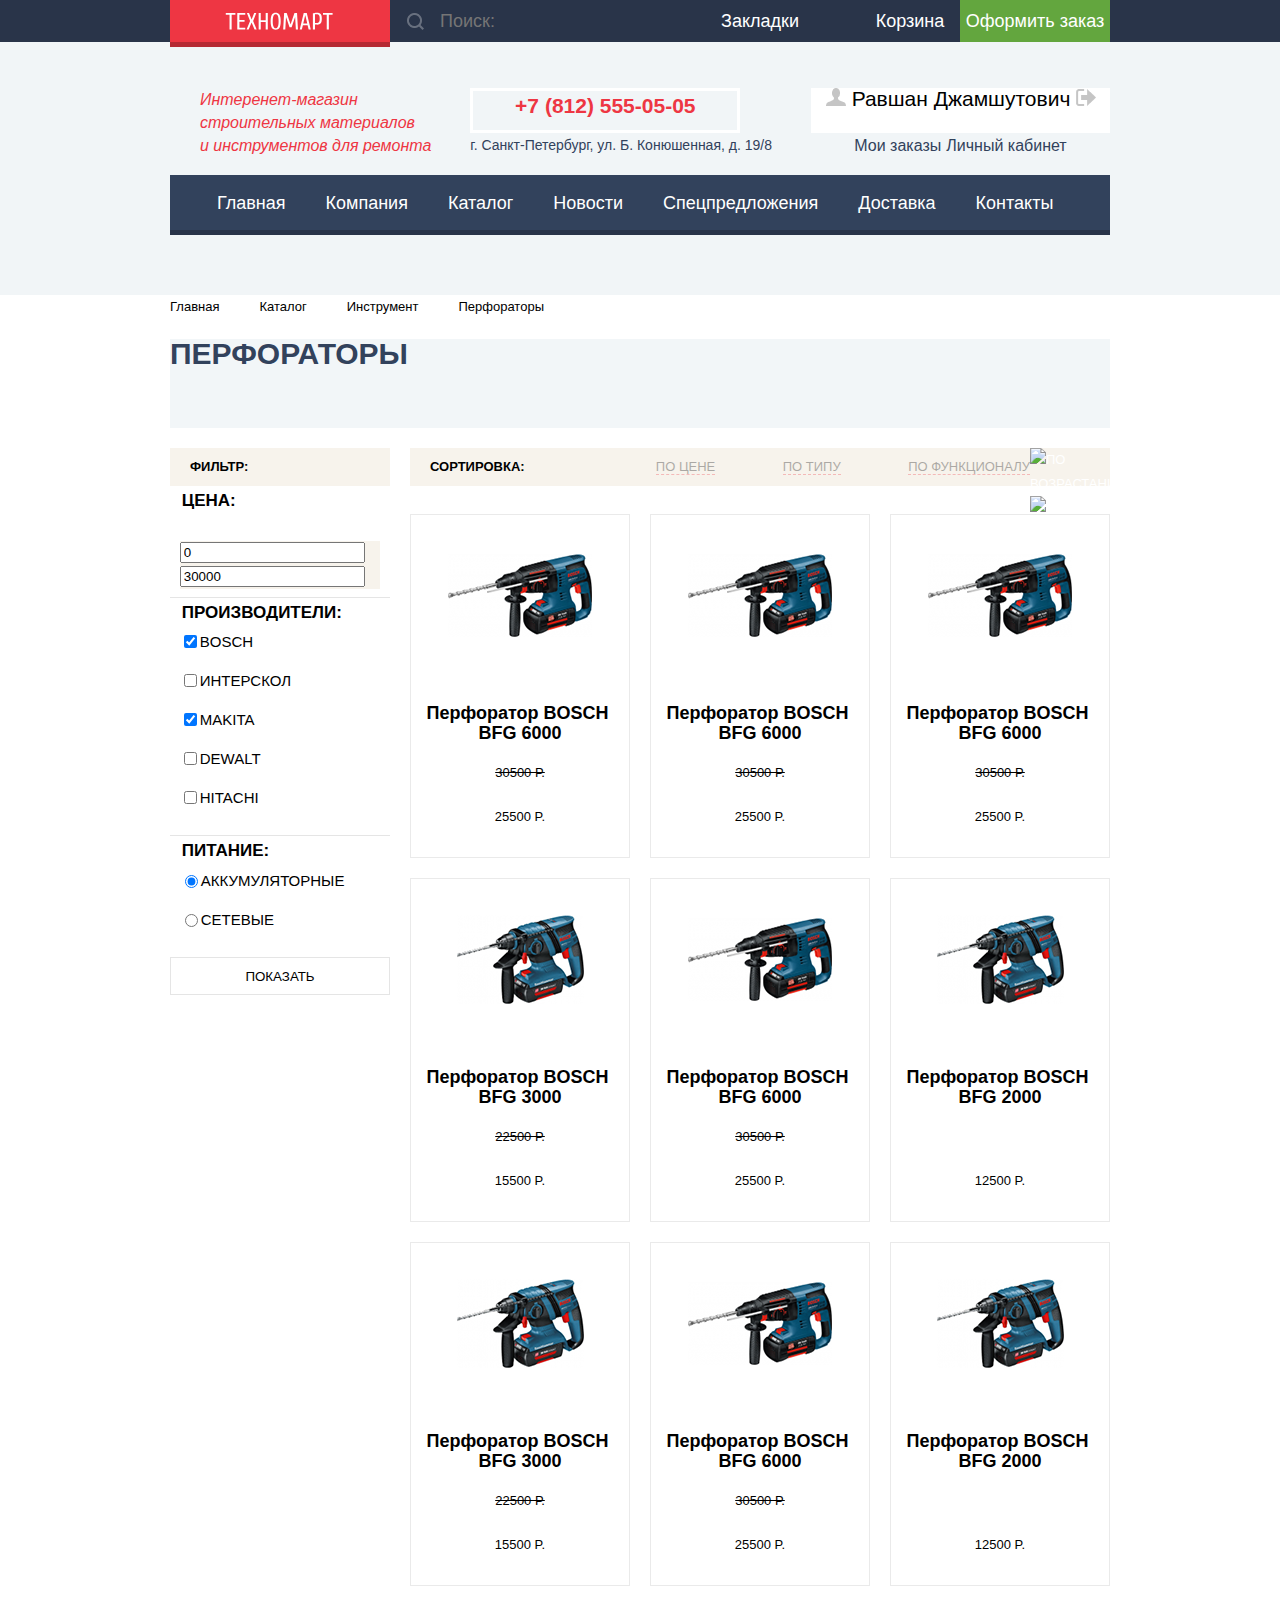
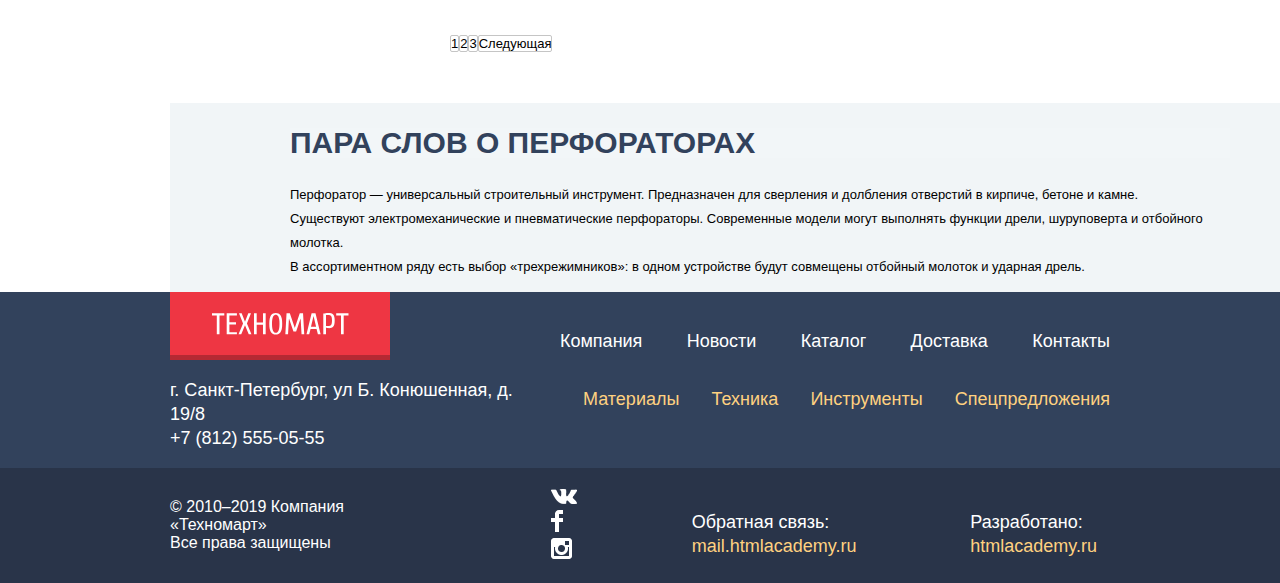
==== catalog.html @ f3d4d308 "разметка каталога" ====
<!DOCTYPE html>
<html lang="ru">
  <head>
    <meta charset="utf-8">
    <title> HTML-Academy:Техномарт</title>
    <link rel="stylesheet" href="https://fonts.google.com/specimen/Cuprum?query=cuprum#standard-styles">
    <link rel="stylesheet" href="https://fonts.google.com/specimen/PT+Sans?query=pt+sans">
    <link rel="stylesheets" href="css/normalize.css">
    <link rel="stylesheet" href="css/style.css">
  </head>
   <body class="page-body">
    <header class="main-header">

      <div class="top-header-bar">
        <div header class="top-header-block container">
          <div class="logo-wrapper">
           <a href="index.html" class="logo"><img src="img/logo.svg" width="108" height="18" alt="Логотип магазина"></a>
          </div>
          <form class="search" action="#" method="get">
            <input class="header-search" type="text" name="search" placeholder="Поиск:">
          </form>
          <ul class="order-list"> 
            <li class="order-item bookmarks"><a href="">Закладки</a></li>
            <li class="order-item basket"><a href="">Корзина</a></li>
            <li class="order-item order-button"><a href="">Оформить заказ</a></li>
           </ul>
        </div> 
      </div>    
      
      <div class="middle-bottom-header-bar">
         <div class="middle-header-block container">
            <div class="header-heading">
              <p>Интеренет-магазин<br>строительных материалов<br> и инструментов для ремонта</p>
            </div>
            <div class="contacts-header">
              <p class="phone-number">+7 (812) 555-05-05</p>
              <p class="adress">г. Санкт-Петербург, ул. Б. Конюшенная, д. 19/8</p>
            </div>

            <div class="user-navigation">
                <div class="user-block authorized-user-block">
                  <a class="user user-icon " href=""><img src="img/icon-user.png" width="20" height="18" alt="Ссылка на профайл пользователя"></a> 
                  <a class="user user-name" href="">Равшан Джамшутович</a>
                  <a class="user logout-icon" href=""><img src="img/icon-logout.png" width="20" height="17" alt="Ссылка на страницу деавторизации"></a>
                </div>
                <div class="user-links">
                  <a class="user-link" href="">Мои заказы</a>
                  <a class="user-link" href="">Личный кабинет</a>
                </div>
            </div>
          </div>
        
    
        <nav class="main-navigation container">
          <ul class="navigation-list">
            <li class="navigation-item"><a href="index.html">Главная</a></li>
            <li class="navigation-item"><a href="">Компания</a></li>
            <li class="navigation-item"><a href="">Каталог</a></li>
            <li class="navigation-item"><a href="">Новости</a></li>
            <li class="navigation-item"><a href="">Спецпредложения</a></li> 
            <li class="navigation-item"><a href="">Доставка</a></li>
            <li class="navigation-item"><a href="">Контакты</a></li>
          </ul> 
        </nav>
      </div>
    
    </header>

    <main class="catalog-container container">

      <section>
        <ul class="breadcrumbs">
          <li class="breadcrumbs-icon">
            <a href="index.html">Главная</a>
          </li>

          <!--<span class="breadcrumbs-icon"></span>-->

          <li class="breadcrumbs-icon">
            <a href="">Каталог</a>
          </li>

          <!--<span class="breadcrumbs-icon"></span>-->

          <li class="breadcrumbs-icon">   
            <a href="">Инструмент</a>
          </li>
           <!--<span class="breadcrumbs-icon"></span>-->

          <li class="breadcrumbs-icon">
          <a class="current" href="">Перфораторы</a></li>
         </ul>
      </section>
  

       <h2 class="catalog-heading current-page-heading container">Перфораторы</h2>
      

    <section class="filter">
      <div class="row-wrapper">
        <h3>Фильтр:</h3>
      </div>
      <form class="filter-form" action="https://echo.htmlacademy.ru/courses">
        <fieldset>
          <legend>Цена:</legend>
            <label>             
              <div class="price-min-toggle"></div>
              <div class="price-max-toggle"></div>
            </label>
               <div class="range-text">
                  <input type="text" name="price-min" value="0" class="price-min">
                  <input type="text" name="price-max" value="30000" class="price-max">
               </div>
        </fieldset>

          <fieldset>
              <legend>Производители:</legend>
      
                 <label><input type="checkbox" value="Bosch" checked>BOSCH</label>
                  <label><input type="checkbox" value="Интерскол">Интерскол</label>
                  <label><input type="checkbox" value="Makita" checked>Makita</label>
                  <label><input type="checkbox" id="check-4" value="Dewalt">Dewalt</label>
                  <label><input type="checkbox" id="check-5" value="Hitachi">Hitachi</label>
            </fieldset>
            <fieldset>
                <legend>Питание:</legend>
                  <label for="switch-1"><input type="radio" id="button-1" value="battery" checked>Аккумуляторные</label>
                  <label for="switch-2"><input type="radio" id="button-2" value="cable">Сетевые</label>
             </fieldset>
             <button type="submit" class="button-filter">ПОКАЗАТЬ</button>
          </form>
      </section>

      <section class="sorter row-wrapper">
        <h3>Сортировка:</h3>
        <ul class="sort-list">   
          <li><a href="" class="sort-item sort-selected">По цене</a></li>
          <li><a href="" class="sort-item">По типу</a></li>
          <li><a href="" class="sort-item">По функционалу</a></li>
        </ul>
        <div class="sort-price-icon">
          <a class="icon-up"><img src="img/icon-up.png" width="11" height="10" alt="По возрастанию"></a>
          <a class="icon-down"><img src="img/icon-down.png" width="11" height="10" alt="По убыванию"></a>
        </div>
      </section>

      <section class="current-catalog container">
        <ul class="catalog-list">
              <li class="product-item">
              <div class="image-block">
                <img src="img/bosch6000.png" width="144" height="128" alt="Перфоратор BOSCH  BFG 6000">
              </div>
              <div class="description-block">
                <p class="product-title">Перфоратор BOSCH  BFG 6000</p>
                <p class="old-price"><s>30500 Р.</s></p>
                <span class="new-price">25500 P.</span>
              </div>
            </li>


            <li class="product-item">
              <div class="image-block">
                <img src="img/bosch6000.png" width="144" height="128" alt="Перфоратор BOSCH  BFG 6000">
              </div>
              <div class="description-block">
                <p class="product-title">Перфоратор BOSCH  BFG 6000</p>
                <p class="old-price"><s>30500 Р.</s></p>
                <span class="new-price">25500 P.</span>
              </div>
            </li>


           <li class="product-item">
              <div class="image-block">
                <img src="img/bosch6000.png" width="144" height="128" alt="Перфоратор BOSCH  BFG 6000">
              </div>
              <div class="description-block">
                <p class="product-title">Перфоратор BOSCH  BFG 6000</p>
                <p class="old-price"><s>30500 Р.</s></p>
                <span class="new-price">25500 P.</span>
              </div>
            </li>


            <li class="product-item">            
              <div class="image-block">
                <img src="img/bosch3000.png" width="127" height="112" alt="Перфоратор BOSCH  BFG 3000">
              </div>
              <div class="description-block">
                 <p class="product-title">Перфоратор BOSCH  BFG 3000</p>  
                 <p class="old-price"><s>22500 Р.</s></p>  
                 <span class="new-price">15500 P.</span>
              </div>
           </li>


           <li class="product-item">
              <div class="image-block">
                <img src="img/bosch6000.png" width="144" height="128" alt="Перфоратор BOSCH  BFG 6000">
              </div>
              <div class="description-block">
                <p class="product-title">Перфоратор BOSCH  BFG 6000</p>
                <p class="old-price"><s>30500 Р.</s></p>
                <span class="new-price">25500 P.</span>
              </div>
            </li>

            
            <li class="product-item">
              <div class="image-block">
                <img src="img/bosch2000.png" width="127" height="112" alt="Перфоратор BOSCH  BFG 2000">
              </div>
              <div class="description-block">
                <p class="product-title">Перфоратор BOSCH  BFG 2000</p> 
                <p class="old-price visually-hidden">12500 P.</p>
                <span class="new-price">12500 P.</span>
              </div>
            </li>

            <li class="product-item">            
              <div class="image-block">
                <img src="img/bosch3000.png" width="127" height="112" alt="Перфоратор BOSCH  BFG 3000">
              </div>
              <div class="description-block">
                 <p class="product-title">Перфоратор BOSCH  BFG 3000</p>  
                 <p class="old-price"><s>22500 Р.</s></p>  
                 <span class="new-price">15500 P.</span>
              </div>
           </li>


          <li class="product-item">
              <div class="image-block">
                <img src="img/bosch6000.png" width="144" height="128" alt="Перфоратор BOSCH  BFG 6000">
              </div>
              <div class="description-block">
                <p class="product-title">Перфоратор BOSCH  BFG 6000</p>
                <p class="old-price"><s>30500 Р.</s></p>
                <span class="new-price">25500 P.</span>
              </div>
            </li>

              
           <li class="product-item">
              <div class="image-block">
                <img src="img/bosch2000.png" width="127" height="112" alt="Перфоратор BOSCH  BFG 2000">
              </div>
              <div class="description-block">
                <p class="product-title">Перфоратор BOSCH  BFG 2000</p> 
                <p class="old-price visually-hidden">12500 P.</p>
                <span class="new-price">12500 P.</span>
              </div>
            </li>
                
            <!--<div class="product-pop-up">
               <a class="button button-buy" href="">Купить</a> 
               <a class="button button-bookmarks" href="">В закладки</a>
            </div>-->
            </li>
          </ul>
        </section>
          
  

         <section class="pagination">
          <ul class="pagination-list">
              <li class="pagination-item pagination-current"><a>1</a></li>
              <li class="pagination-item"><a href="">2</a></li>
              <li class="pagination-item"><a href="">3</a></li>
              <li class="pagination-item pagination-next"><a href="">Следующая</a></li>
          </ul>
        </section>

        <article class="blog">
          <div class="blob-bar">
          <div class="container">
            <h2 class="catalog-heading">Пара слов о перфораторах</h2>
            <p>Перфоратор — универсальный строительный инструмент. Предназначен для сверления и долбления отверстий в кирпиче, бетоне и камне.<br>
              Существуют электромеханические и пневматические перфораторы. Современные модели могут выполнять функции дрели, шуруповерта и отбойного молотка.<br>
              В ассортиментном ряду есть выбор «трехрежимников»: в одном устройстве будут совмещены отбойный молоток и ударная дрель.</p>
            </div>
          </div>
        </article>
      </main>

     <footer class="main-footer">
        <div class="top-footer-bar">
          <div class="top-footer container">
            <div class="top-footer-left">
              <div class="logo-wrapper footer-logo">
                  <a href="" class="logo logo-footer"><img src="img/logo.svg" width="138" height="23" alt="Логотип магазина"></a>
              </div>

              <div class="contacts-footer">
                  <p> г. Санкт-Петербург, ул Б. Конюшенная, д. 19/8<br>+7 (812) 555-05-55</p>
              </div>
            </div>
            
            <div class="top-footer-right">
              <div class="navigation-footer-white">
                  <ul class="navigation-footer-list white-list">
                     <li><a href="">Компания</a></li>
                     <li><a href="">Новости</a></li>
                     <li><a href="index.html">Каталог</a></li>
                     <li><a href="">Доставка</a></li>
                     <li><a href="">Контакты</a></li>

                  </ul>
              </div>
                <div class="navigation-footer-yellow">
                  <ul class="navigation-footer-list yellow-list">
                    <li><a class="yellow-link" href="">Материалы</a></li> 
                    <li><a class="yellow-link" href="">Техника</a></li>
                    <li><a class="yellow-link" href="">Инструменты</a></li> 
                    <li><a class="yellow-link" href="">Спецпредложения</a></li>
                  </ul>
              </div>
             </div>
          </div>
        </div>
        <div class="bottom-footer-bar">
        <div class="bottom-footer container">
          <div class="copyright">
            <p>© 2010–2019 Компания «Техномарт» <br>Все права защищены</p>
          </div>

          <div class="socials">
            <ul class="social-list">
              <li><a class="social-button" href=""><img src="img/icon-vk.png" alt="Вконтакте"></a></li> 
              <li><a class="social-button" href=""><img src="img/icon-fb.png" width="12" height="22" alt="Фейсбук">
                <!--<span class="visually-hidden">Фейсбук</span>--></a></li>
              <li><a class="social-button" href=""><img src="img/icon-insta.png" width="21" height="21" alt="Инстаграм"></a></li>
            </ul>
          </div>

          <div class="feedback-link">
            <p>Обратная связь:</p>  
            <a class="yellow-link" href="">mail.htmlacademy.ru</a>
           </div>
          <div class="designed-by">
            <p>Разработано:</p>
            <a class="yellow-link" href="https://htmlacademy.ru/intensive/htmlcss">htmlacademy.ru</a>
          </div>
        </div>
      </div>
    </footer>
</body>
</html>
---- css/style.css ----
/*Fonts*/
 /*@font-face {
	font-family:"PT Sans ";
	font-style:
	font-weight;
	src: local("PT Sans"),
	url ()
	font-dispay:
	;*/


:root {
	--basic-red: #ee3643;
	--basic-green: #63a63e;
	--basic-cian-blue: #32425C;
	--black: #000000;
	--white: #ffffff;
	--special-yellow: #ffbf47;
	--special-blue: #3bbce3;
	--special-lilac: #dc91d8 ;
	--special-lightgreen: #8ed78f;
	--special-red: #bA2732;
	--dark-cyan-blue: #293449;
	--border-grey: #eaeaea;
	--background-linen: #f9f5f0;
	--light-grey: #a9a9a9;
	--extra-light-grey: #c5c5c5;
	--super-extra-light-grey: #e5e5e5;
	--basic-background: #f1f5f7;
	--dark-grey: #888888;
	--special-light-yellow: #ffd180;
	--extra-dark-cyan-blue: #293449;
	--slider-background: rgba(0, 0, 0, 0.0001);
	--logo-shadow-red: rgba(0, 0, 0, 0.24);
	--beige: #f7f3ec;
	--super-extra-dark-blue: #212a3a;
	--almost-white-grey :#f2f6f8;
	/*#ABABAB*/
}
body,
html {
  min-width: 1200px;
  margin: 0;
  padding: 0;
  font-family: Cuprum, Arial, sans-serif;
  font-size: 13px;
  line-height: 24px;
  font-weight: 400;
  font-style: normal;
  color: var(--black);
  background-color: var(--white);
  background-position: top center;
  background-repeat: no-repeat;
}

a {
	text-decoration: none;
	color: var(--white);
}

img {
  max-width: 100%;
  height: auto;
}

/*Grid*/

.page-body {
  display: grid;
  grid-template-rows: min-content 1fr min-content; 
  align-content: start;
}

.page-catalog-body {
	display: grid;
	grid-template-rows: min-content 1fr min-content;
	align-content: start;

}

.promo-list {
	display: grid;
	grid-template-columns: 300px 300px 300px;
	grid-template-rows: 123px 123px 123px;
	grid-gap: 20px;
}

.slider-box {
	grid-column-start: 1;
	grid-column-end: 3;
	grid-row-start: 2;
	grid-row-end: 4;
}

.promo-discounts {
	grid-column: 3;
	grid-row: 2;
}

.promo-delivery {
	grid-column: 3;
	grid-row: 3; 
}

.product-list {                  
	display: grid;
  	grid-template-columns: 220px 220px 220px 220px;
  	grid-gap: 20px;
 }


/*.manufacturers-list {
	display: grid;
	grid-template-columns: repeat(4, 220px);
	grid-gap: 20px;
}


*/

/*Styles*/
.page {
  height: 100%;
}

.page-body,
.page-catalog-body {
	min-height: 100%;
}

.container {
	width: 940px;
	margin: 0 auto;
	padding: 0 10;
}

  /*buttons*/
.button {
	font-family: Cuprum, Arial, sans-serif;
	font-size: 14px;
	line-height: 18px;
 	text-align: center;
  	vertical-align: middle;
  	text-transform: uppercase;
  	color: var(--white);
  	border: none;
}

.red-button {
	background-color: var(--basic-red);
}

.red-button:hover { 
	background-color: var(--special-red);

}
 /*Заголовки*/ 
.section-heading {
 	font-family: inherit;
	font-style: normal;
	font-weight: normal;
	font-size: 30px;
	line-height: 30px;
	text-transform: uppercase;
}

.visually-hidden {
	visibility: hidden;
}


 /*Header*/

.main-header {
	padding-bottom: 60px;
 	font-size: 18px;
	font-weight: normal;
	background-color: var(--basic-background);
}


.top-header-bar {
  	background-color: var(--extra-dark-cyan-blue);
 	height: 42px;
 	margin-bottom: 46px;
 }

.top-header-block {
	display: flex;
	justify-content: start;
	background-color: var(--basic-background);
	color: white;
	padding: 0;
}

.logo-wrapper {
	width: 220px;
	height: 47px;
	text-align: center;
	background-color: var(--basic-red);
	box-shadow: inset 0px -5px 0px var(--logo-shadow-red);
}

.logo img{
	padding: 12px 57px 17px 55px;
}

.header-search {
	width: 220px;
	height: 42px;
	padding: 0;
	padding-left: 50px;
	background: var(--extra-dark-cyan-blue) url("../img/icon-search.png") no-repeat 17px 13px;
	border: none;
	font-size: 18px;
	color: var(--white);
}


.order-list {
	display: flex;
	justify-content: flex-start;
	list-style: none;
	height: 42px;
	margin: 0;
	padding: 0;
 }

.order-item  {
	width: 100px;
	border: none;
	background-color: var(--extra-dark-cyan-blue);
	padding-top: 9px;
	text-align: center;
}



.bookmarks {
	padding-left: 50px;
	/*background: url("../img/bookmarks-icon.png") no-repeat;*/
}

.bookmarks a {

}

.basket {
	padding-left: 50px;	
	/*background: url("../img/basket-icon.png") no-repeat 20px center;*/
}

.order-button {
	width: 150px;
	background-color: var(--basic-green);
}

.order-item a {
	padding-top: 9px;
	padding-bottom: 9px;
}

.order-button a:hover {
	background-color: rgba(95, 187, 45, 1);
}


.middle-bottom-header-bar {
	background-color: var(--basic-background);
}

.middle-header-block {
	display: flex;
	justify-content: space-between;
	margin-bottom: 40px;
}

.header-heading p,
.contacts-header p,
.phone-number p,
.adress p {
	padding: 0;
	margin: 0;
}

.header-heading {
	font-size: 16px;
	font-weight: normal;
	font-style: italic;
	color: var(--basic-red);
	line-height: 23px; 
	margin-left: 30px;
}

.phone-number {
	width: 264px;
	height: 39px;
	font-weight: bold;
	align-self: center;
	font-size: 21px;
	line-height: 30px;
	color: var(--basic-red);
	text-align: center;
	background: inherit; /*url*/
	border: 3px solid var(--white);
}

.adress {
	font-size: 14px;
	line-height: 24px;
	color: var(--basic-cian-blue);
	margin-top: 3px;
}



.user-block {
	display: flex;
	justify-content: space-between;
	text-align: center;
	height: 45px;
}

.user {
	background-color: var(--white);
	vertical-align: middle;
	color: var(--black);
	font-size: 21px;
	line-height: 21px;
	font-weight: 400;
}

.user-login {
	width: 71px;
	padding-left: 50px;
	margin-right: 10px;
}

.user-registration {
	width: 150px;
}
	

/*.main-navigation-bar {
	background-color: var(--basic-background)
}*/


.main-navigation {
	background: var(--basic-cian-blue);
	box-shadow: inset 0px -5px 0px #293449; /*************/
	min-height: 60px;
	font-size: 18px;
	font-weight: 400;
  }



.navigation-list {
	display: flex;
	flex-wrap: wrap;
  	list-style: none;
  	padding: 0;
  	margin-right: 32px;
  	margin-left: 27px;
 }


.navigation-item {
	padding-top: 16px;
}

.navigation-item a {
	padding: 16px 20px 20px 20px;
}


.navigation-item a:hover { 
	background-color: #293449;

}




/*Промо*/

.promo-list {
	list-style: none;
	padding: 0;
  	margin-bottom: 60px;
	color: var(--white);
}

.promo-box {
	width: 300px;
	height: 123px;
	font-size: 24px;
	font-weight: bold;
	line-height: 30px;
}

.transparent-button a {
	width: 135px;
	height: 38px;
	background-color: var(--white);
	mix-blend-mode: normal;
	opacity: 0.3;
}

/*.transparent-button a:hover { 
	background-color: var(--extra-light-grey);
	opacity: 0.3;
}

.transparent-button a:active {

}*/

.promo-materials {
	background: var(--special-yellow) url("../img/materials-icon.png") no-repeat 213px center;
}

/*new::after {
	
	}*/

.promo-instruments {
	background: var(--special-blue) url("../img/instruments-icon.png") no-repeat 194px center;
}


/*Слайдер */

.slider-list {
	width: 620px;
	height: 266px;
	list-style: none;
	margin: 0;
	padding: 0;
}

.slider-box {
	background-color: var(--light-grey);
}


/*input[type="radio"] {
	visibility: hidden;
}

.slide-list {
	list-style: none;
	width: inherit;
	height: inherit;
	position: relative;
}


.slide-1 {
	width: inherit;
	height: 100%;
	background: var(--light-grey) url("../img/slider-rock-drill.jpg") no-repeat;
}

/*.slide-2 {
	background: var(--light-grey) url() no-repeat;
*/

.slide-heading {
	font-weight: bold;
	font-size: 36px;
	line-height: 36px;
}

.slide p {
	padding: 0;
	margin: 0;
	font-weight: normal;
	font-size: 18px;
	line-height: 24px;
}

.promo-technics {
	background: var(--special-lilac) url("../img/technics-icon.png") no-repeat 191px center;
}


.promo-discounts {
	background: var(--special-lightgreen) url("../img/discounts-icon.png") no-repeat 196px center;
}

.promo-delivery {
	background: var(--special-yellow) url("../img/delivery-icon.png") no-repeat 191px center;
}


.popular {
	margin-bottom: 20px;
	/*height: 89px;*/
	background-color: var(--background-linen);
}


/*.popular h2 {
	font-style: normal;
	font-weight: normal;
	font-size: 30px;
	line-height: 30px;
}
*/

/*Карточки популярные товары*/



.product-list { 
	margin: 0 auto;
  	padding: 0;
  	list-style: none;
}
 
.product-item {
	display: grid; 
	grid-template-rows: 170px 1fr;
	width: 218px;
	min-height: 318px;
	background-color: inherit;
	text-align: center;
	border: 1px solid var(--border-grey);
}

.image-block {
	align-self: center;
}

.product-title {
	font-family: "PT Sans", Arial, sans-serif;
	font-style: normal;
	font-weight: bold;
	font-size: 18px;
	line-height: 20px;
}

.new-price {
	display: flex;
	justify-content: center;
	align-items: center;
	height: 38px;
	/*background-color: var(--basic-red);*/
	margin-bottom: 21px;
	margin-left: 
}


/*Список производителей*/

.manufacturers-list {
	display: flex;
	justify-content: space-between;
	flex-wrap: wrap;
	margin:  auto;
	padding: 0;
	margin-bottom: 50px;
	list-style: none;
}

.manufacturers-item {
	width: 218px;
	height: 143px;
	border: 1px solid var(--border-grey);
	text-align: center;
	background-color: rgba(0, 0, 0, 0.0001); /*в  кастомные свойства*/
	margin-bottom: 20px;
}

.manufacturers-item:hover {
	background-color: var(--white);
	border: none;
}

/*Servises*/

.services-bar {
	background-color: var(--basic-background);
}

.services {
	background-color: var(--basic-background);
}

/*.services h2 {
	font-style: normal;
	font-weight: normal;
	font-size: 30px;
	line-height: 30px;
	text-transform: uppercase;
	color: black;
}*/

.services p {
	font-family: "PT Sans", Arial, sans-serif;
	color: black;
}

.service-name label {
	width: 240px;
	height: 61px;
	font-size: 21px;
	background: var(--basic-cian-blue);
	box-shadow: 0px 1px 0px #293449, inset 0px 1px 0px #405069;
	line-height: 30px;
	color: white;
}

.service-click h3 {
	font-style: normal;
	font-weight: normal;
	font-size: 30px;
	line-height: 30px;
	text-transform: uppercase;
	color: var(--basic-cian-blue);
}


/*Company-information section*/



.company-information  {
	/*display: grid;
	grid-template-columns: 1fr 1fr;*/
	display: flex;
	justify-content: space-between;
	flex-wrap: wrap;
	margin: auto;
	font-family: "PT Sans", Arial, sans-serif;
	padding-bottom: 70px;
}

 
.transport-partners-list li {
	font-size: 18px;
	line-height: 24px;
}




/*Footer*/

.main-footer {
	color: var(--white);
	background-color: var(--basic-cian-blue);

}

/*top-footer*/

.top-footer-bar {
	background-color: var(---basic-cian-blue);

}

.top-footer {
	/*display: grid;
	grid-template-columns: 1fr 1fr;*/
	display: flex;
	justify-content: space-between;
	background-color: var(--basic-cian-blue);
	font-size: 18px;
	line-height: 24px;
	font-style: normal;
}

.top-footer-left {
	
}

.footer-logo {
	height: 68px;
}

.footer-logo img {
	padding: 20px 41px 25px 41px;
}
  
.adress-footer {
	width: 321px;
	font-weight: 400;
	padding: 0;
	margin: 0;
}


.navigation-footer-list {
	display: flex;
	justify-content: space-between;
	flex-wrap: wrap;
	list-style: none; 
	width: 550px;
	margin: 0 ;
	padding: auto;
}

.white-list {
	margin-top: 37px;
	margin-bottom: 34px;


}

.yellow-list { 
	width: 527px;
	margin-right: 0;
	margin-left: 23px;

}

/*.navigation-footer-list li {
	flex-grow: 1;

}*/

.yellow-link {
	color: var(--special-light-yellow);
}

/*bottom-footer*/


.bottom-footer-bar {
	background-color: var(--extra-dark-cyan-blue); 

}

.bottom-footer  {
	/*display: grid;
	grid-template-columns: 1fr 1fr 1fr 1fr;*/
	display: flex;
	flex-direction: row;
	justify-content: space-between;
	align-items: center;
	background-color: var(--extra-dark-cyan-blue);
	font-size: 18px;
	line-height: 24px;
}

.copyright {
	width: 227px;
	margin: 0;
	font-size: 16px;
	line-height: 18px;
	font-weight: normal;
}

.social-list {

	list-style: none;
}


/*.social-button {
	display: block;
	text-align: center;
	background-color: var(--super-extra-dark-blue);
	width: 44px;
	height: 44px;
	border-radius: 50%;
}

.social-button:hover {
	background-color: red;
}*/

.feedback-link p,
.designed-by p {
 	margin-bottom: 0;
 }

.designed-by {
 	margin-right: 13px;
 }






/*Каталог*/
/*.catalog-bar {
	background-color: var(--white);
}*/



.catalog-heading {
	font-size: 30px;
	line-height: 30px;
	width: 940px;
	color: var(--basic-cian-blue);
	text-transform: uppercase;
}


.authorized-user-block {
	min-width: 299px;
	background-color: var(--white);
}

.user-icon {
	margin-left: 15px;
}

.logout-icon {
	margin-right: 14px;

}

.user-links {
	text-align: center;
}



.user-link {
	font-size: 16px;
	line-height: 18px;
	color: var(--basic-cian-blue);
}	
	


.user-link a:hover {
	color: var(--basic-red);
}

.catalog-container {
	width: 1200px;
}

/*GRID for catalog*/

.catalog-container {
	display: grid;
	grid-template-columns: 220px 1fr;
	grid-gap: 20px;
	align-content: start;
}

.breadcrumbs {
	grid-column: 1 / -1;
	height: auto;
  	display: grid;
  	grid-gap: 40px;
  	grid-template-columns: 1fr 1fr 1fr 1fr;

}

.catalog-heading {
	grid-column: 1 / -1;
}

.filter {
 	grid-row: 3/ 6;
 }

 .catalog-list { 
	display: grid;
	grid-gap: 20px;
	grid-template-columns: 220px 220px 220px;
}


.blog {
	grid-column: 1 / -1;

}

/*styles-catalog*/

.catalog-container {

	font-family: "PT Sans", Arial, sans-serif;
	color: var(--black);
}

.container {
	width: 940px;
	margin: 0 auto;
}

.breadcrumbs {
	list-style: none;
	margin: 0;
	padding: 0 ;
 }

.breadcrumbs a {
	color: var(--basic-black);
}

.current a:not([href]) {
 	background-color: var(--basic-black);
}

/*.current-page-heading  {
	grid-column: 1 / 3;
}*/





.catalog-heading {
	background-color: var(--almost-white-grey);
}

.current-page-heading {
	height: 89px;
	margin: 0;
	padding: 0;
	
}

.row-wrapper {
	text-transform: uppercase;
 	background-color: var(--beige);
 	color: var(--black);
 	height: 38px;
}

/*Filter*/

.filter h3,
.sorter h3 {
	font-size: 13px;
 	line-height: 18px;
 	width: 220px;
	padding-left: 20px;
	padding-top: 10px;
	margin: 0;
}


.filter label {
	font-family: "PT Sans", Arial, sans-serif;
	text-transform: uppercase;
	font-size: 15px;
	line-height: 19px;
	display: flex;
	align-items: center;
	margin-bottom: 20px;
}

.filter fieldset {
  	margin: 0;
  	border: none;
 }

.filter fieldset:not(:last-of-type) {
	 border-bottom: 1px solid var(--super-extra-light-grey);
}

.filter legend {
	font-size: 17px;
	line-height: 30px;
	font-weight: 700;
	text-transform: uppercase;
}

.range-text {
	background-color: var(--beige);
}

.button-filter {
	width: 220px;
	height: 38px;
	border: 1px solid var(--super-extra-light-grey);
	background-color: var(--white);
}


/*Sorter*/

.sorter {
	display: flex;
	justify-content: space-between;
	width: 700px;
}

.sorter h3 {
	margin-right: 20px;
}

.sort-list  {
	display: flex;
	justify-content: space-between;
	align-items: center;
	list-style: none;
	padding: 0;
	margin: 0;
	width: 400px;
}

.sort-item {
	color: var(--black);
	border-bottom: 1px dashed var(--basic-red);
	opacity: 0.3;
}

/*.sort-item a:hover
.sort-item a:active*/

.sort-price-icon {
	width: 80px;
}







.catalog-list {
	list-style: none;
	margin-top: 8px;
	padding: 0;
}

/* Pagination */


.pagination-list {
	display: flex;
	list-style: none;
}
.pagination-item {

  	height: 38px;
}

.pagination-item a {
  color: var(--black);
  background-color: var(--basic-white);
  border: 1px solid var(--extra-light-grey);
  border-radius: 2px;

 }




.pagination-item a:focus {
	border-color: var(--basic-red)
}

/*.pagination-current {
  background-color: var(--basic-red);
}*/

/*Article*/

.blog-bar {
	background-color: var(--basic-color);
}

.blog {
	background-color: var(--basic-background);
	font-family: "PT Sans", Arial, sans-serif;
}




/*Modal*/
/*.modal-feedback {
	/*visibility: hidden;
	width: 620px;
	height: 430px;*/


.modal-feedback label {
	font-size: 18px;
	line-height: 24px;
}

.feedback-field {
	width: 220px;
	height: 38px;
	font-family: "PT Sans", Arial, sans-serif;
}
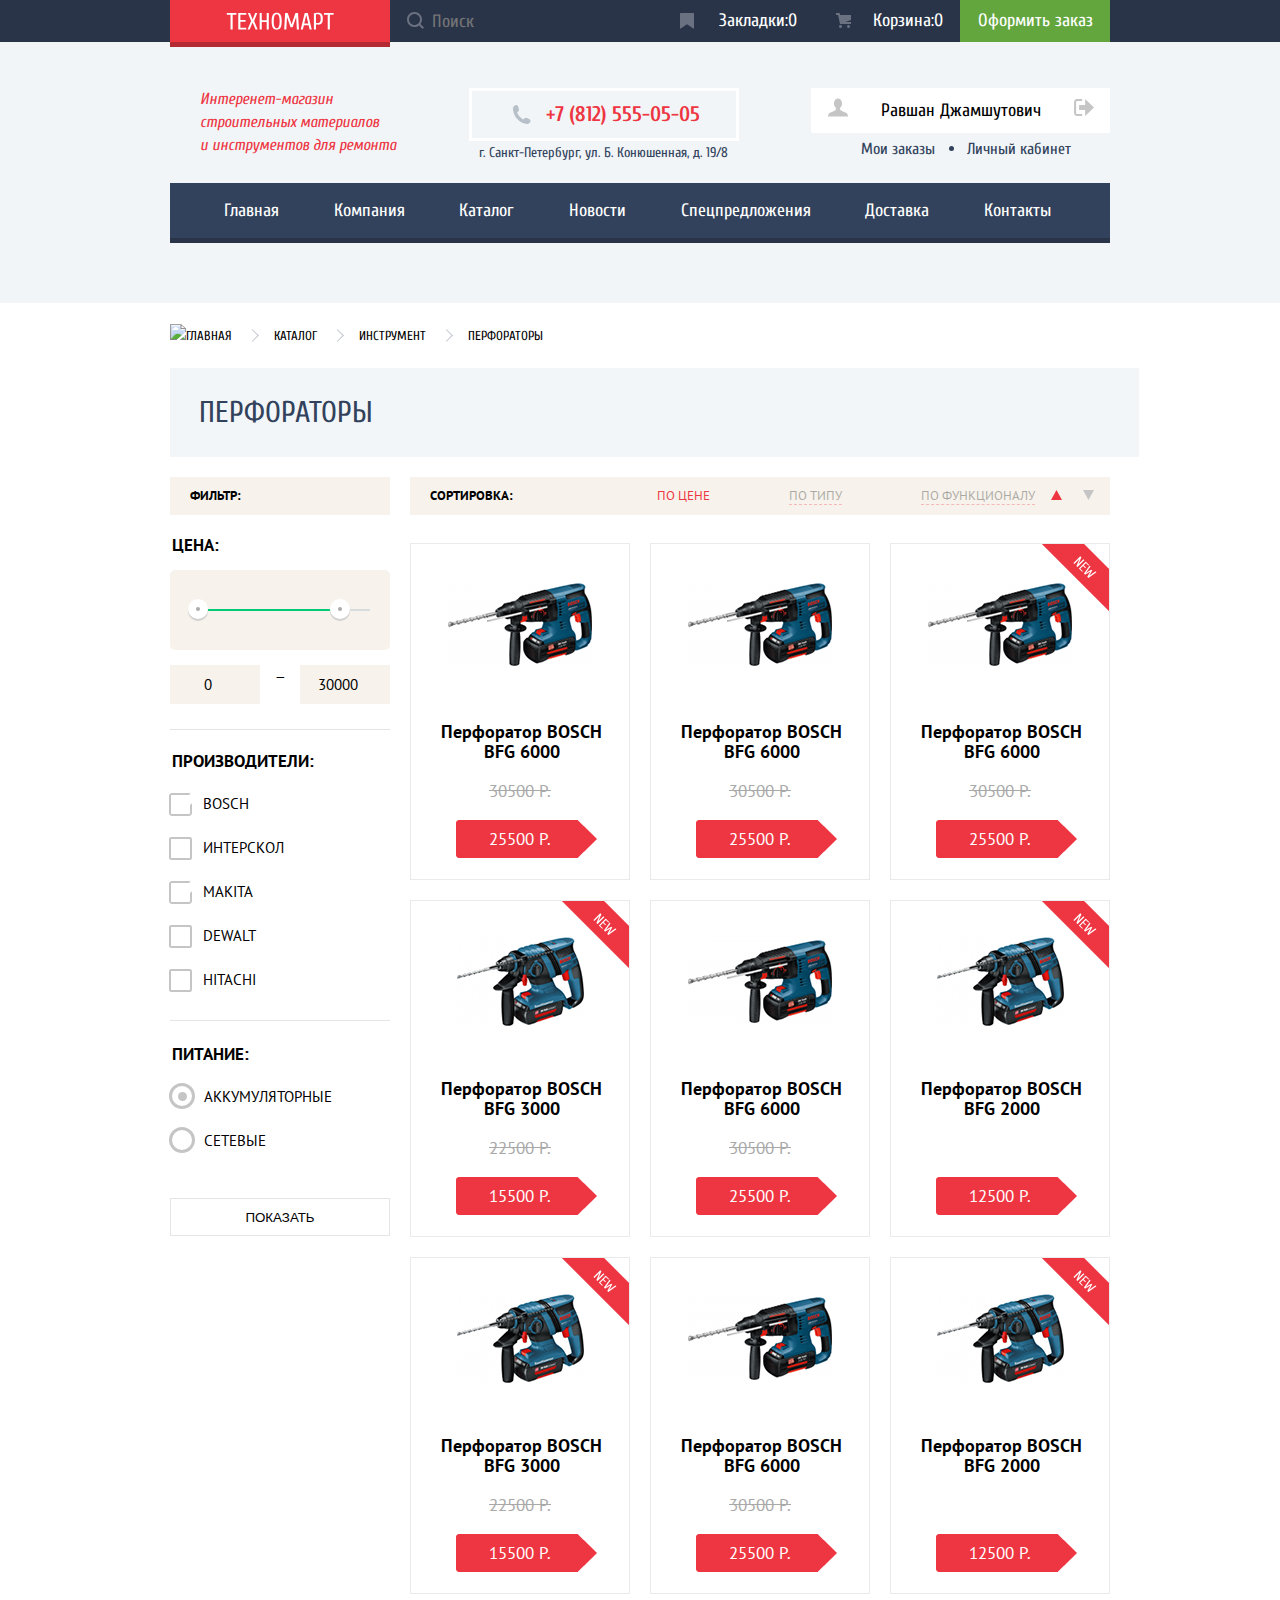
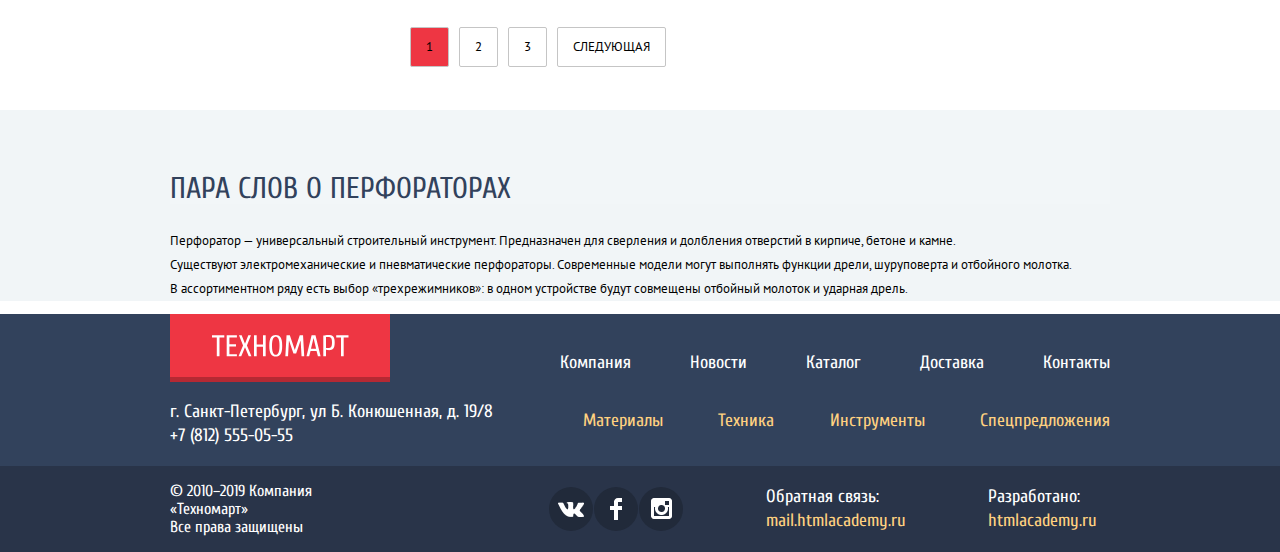
==== commit a3eda0e0: "Декоративные элементы внутренней страницы" ====
--- a/catalog.html
+++ b/catalog.html
@@ -3,9 +3,9 @@
   <head>
     <meta charset="utf-8">
     <title> HTML-Academy:Техномарт</title>
-    <link rel="stylesheet" href="https://fonts.google.com/specimen/Cuprum?query=cuprum#standard-styles">
-    <link rel="stylesheet" href="https://fonts.google.com/specimen/PT+Sans?query=pt+sans">
-    <link rel="stylesheets" href="css/normalize.css">
+    <link href="https://fonts.googleapis.com/css2?family=Cuprum:ital,wght@0,400;0,700;1,400&display=swap" rel="stylesheet">
+    <link href="https://fonts.googleapis.com/css2?family=PT+Sans:wght@400;700&display=swap" rel="stylesheet">
+    <link rel="stylesheet" href="css/normalize.css">
     <link rel="stylesheet" href="css/style.css">
   </head>
    <body class="page-body">
@@ -16,37 +16,48 @@
           <div class="logo-wrapper">
            <a href="index.html" class="logo"><img src="img/logo.svg" width="108" height="18" alt="Логотип магазина"></a>
           </div>
-          <form class="search" action="#" method="get">
-            <input class="header-search" type="text" name="search" placeholder="Поиск:">
+           <form class="search-form" action="#" method="get"> 
+              <input class="header-search" type="search" id="search" placeholder="Поиск">
+              <label for="search" class="search-icon"><svg width="17" height="17" viewBox="0 0 17 17" fill="none" xmlns="http://www.w3.org/2000/svg">
+<path fill-rule="evenodd" clip-rule="evenodd" d="M13.458 12.044L17 15.586L15.586 17L12.044 13.458C10.782 14.421 9.21 15 7.5 15C3.35786 15 0 11.6421 0 7.5C0 3.35786 3.35786 0 7.5 0C11.6421 0 15 3.35786 15 7.5C15.0001 9.14309 14.4581 10.7403 13.458 12.044ZM7.5 2C4.467 2 2 4.467 2 7.5C2.00331 10.5362 4.4638 12.9967 7.5 13C10.532 13 13 10.532 13 7.5C13 4.467 10.532 2 7.5 2Z" fill="white"/>
+</svg>
+            </label>
           </form>
           <ul class="order-list"> 
-            <li class="order-item bookmarks"><a href="">Закладки</a></li>
-            <li class="order-item basket"><a href="">Корзина</a></li>
+            <li class="order-item"><a class="bookmarks" href="">Закладки:0</a></li>
+            <li class="order-item"><a class="basket" href="">Корзина:0</a></li>
             <li class="order-item order-button"><a href="">Оформить заказ</a></li>
            </ul>
         </div> 
       </div>    
-      
       <div class="middle-bottom-header-bar">
          <div class="middle-header-block container">
             <div class="header-heading">
               <p>Интеренет-магазин<br>строительных материалов<br> и инструментов для ремонта</p>
             </div>
             <div class="contacts-header">
-              <p class="phone-number">+7 (812) 555-05-05</p>
+              <div class="phone-number">
+              <p>+7 (812) 555-05-05</p></div>
               <p class="adress">г. Санкт-Петербург, ул. Б. Конюшенная, д. 19/8</p>
             </div>
 
             <div class="user-navigation">
                 <div class="user-block authorized-user-block">
-                  <a class="user user-icon " href=""><img src="img/icon-user.png" width="20" height="18" alt="Ссылка на профайл пользователя"></a> 
+                  <a class="user-icon" href=""><svg width="20" height="19" viewBox="0 0 20 19" fill="none" xmlns="http://www.w3.org/2000/svg">
+<path d="M17.881 14.666C15.737 13.931 13.625 13 12.674 12.276C12.017 11.775 11.904 10.658 12.157 9.861C13.275 8.958 14.021 7.384 14.021 5.583C14.021 2.776 12.221 0.5 10 0.5C7.77902 0.5 5.97901 2.776 5.97901 5.583C5.97901 7.384 6.72501 8.957 7.84201 9.86C8.09501 10.658 7.98302 11.775 7.32502 12.276C6.37502 13 4.26201 13.93 2.11801 14.666C-0.0259852 15.402 1.48343e-05 18.5 1.48343e-05 18.5H20C20 18.5 20.025 15.401 17.881 14.666Z" fill="#C5C5C5"/>
+</svg>
+                  </a> 
                   <a class="user user-name" href="">Равшан Джамшутович</a>
-                  <a class="user logout-icon" href=""><img src="img/icon-logout.png" width="20" height="17" alt="Ссылка на страницу деавторизации"></a>
-                </div>
-                <div class="user-links">
-                  <a class="user-link" href="">Мои заказы</a>
-                  <a class="user-link" href="">Личный кабинет</a>
-                </div>
+                  <a class="user-icon" href=""><svg width="20" height="17" viewBox="0 0 20 17" fill="none" xmlns="http://www.w3.org/2000/svg">
+<path d="M20 8.5L11.125 0V6H5.125V11H11.125V17L20 8.5Z" fill="#c5c5c5"/>
+<path d="M2.10601 13.952V3.048C2.12401 2.672 2.27701 1.991 3.11601 1.991H8.14301V0H3.11601C0.938006 0 0.112006 1.81 0.0870056 3.027V13.973C0.112006 15.189 0.938006 17 3.11601 17H8.14301V15.01H3.11601C2.27701 15.01 2.12401 14.327 2.10601 13.952Z" fill="#C5C5C5"/></svg>
+                </a>
+              </div>
+              <div class="user-links">
+                <a class="user-link link-order" href="">Мои заказы</a>
+
+                <a class="user-link" href="">Личный кабинет</a>
+              </div>
             </div>
           </div>
         
@@ -66,85 +77,129 @@
     
     </header>
 
-    <main class="catalog-container container">
-
-      <section>
+    <main>
+
+      <section class="breadcrumbs-container container">
         <ul class="breadcrumbs">
           <li class="breadcrumbs-icon">
-            <a href="index.html">Главная</a>
+            <a href="index.html"><img src="img/icon-home.svg" width="14" height="12" alt="Главная"></a>
           </li>
-
-          <!--<span class="breadcrumbs-icon"></span>-->
 
           <li class="breadcrumbs-icon">
             <a href="">Каталог</a>
           </li>
 
-          <!--<span class="breadcrumbs-icon"></span>-->
-
           <li class="breadcrumbs-icon">   
             <a href="">Инструмент</a>
           </li>
-           <!--<span class="breadcrumbs-icon"></span>-->
-
-          <li class="breadcrumbs-icon">
+          <li class="breadcrumbs-icon breadcrumbs-current">
           <a class="current" href="">Перфораторы</a></li>
          </ul>
-      </section>
-  
-
-       <h2 class="catalog-heading current-page-heading container">Перфораторы</h2>
+       
+     </section>
       
 
-    <section class="filter">
-      <div class="row-wrapper">
-        <h3>Фильтр:</h3>
-      </div>
-      <form class="filter-form" action="https://echo.htmlacademy.ru/courses">
-        <fieldset>
-          <legend>Цена:</legend>
-            <label>             
-              <div class="price-min-toggle"></div>
-              <div class="price-max-toggle"></div>
-            </label>
-               <div class="range-text">
-                  <input type="text" name="price-min" value="0" class="price-min">
-                  <input type="text" name="price-max" value="30000" class="price-max">
-               </div>
-        </fieldset>
-
-          <fieldset>
+    <section class="catalog-container container">
+      <h2 class="catalog-heading current-page-heading">Перфораторы</h2>
+       <div class="filter">
+          <div class="row-wrapper">
+             <h3>Фильтр:</h3>
+          </div>
+          <form  action="https://echo.htmlacademy.ru/courses">
+        
+            <fieldset>
+              <legend>Цена:</legend>
+              <div class="range-filter">
+              
+                <div class="range-controls">
+              
+                  <div class="scale">
+                    <div class="bar"></div>
+                  </div>
+
+                  <div class="toggle toggle-min" tabindex="0"></div>
+                  <div class="toggle toggle-max" tabindex="0"></div>
+                </div>
+              </div>
+
+             <div class="price-controls">
+                <label class="min-price">
+                 <input type="number" name="min-price" value="0">
+                </label> &mdash;
+                <label class="max-price">
+                <input type="number" name="max-price" value="30000">
+              </label>
+            </div>
+            
+          </fieldset>
+
+          <fieldset class="filter-manufacturers">
               <legend>Производители:</legend>
-      
-                 <label><input type="checkbox" value="Bosch" checked>BOSCH</label>
-                  <label><input type="checkbox" value="Интерскол">Интерскол</label>
-                  <label><input type="checkbox" value="Makita" checked>Makita</label>
-                  <label><input type="checkbox" id="check-4" value="Dewalt">Dewalt</label>
-                  <label><input type="checkbox" id="check-5" value="Hitachi">Hitachi</label>
+
+                <ul> 
+                  <li class="filter-item">
+                      <input class="visually-hidden input-checkbox" type="checkbox" value="Bosch" id="Bosch" checked>
+                      <label for="Bosch" class="filter-checkbox">Bosch</label>
+                  </li>
+
+                  <li class="filter-item">
+                      <input class="visually-hidden input-checkbox" type="checkbox" value="Интерскол" id="Интерскол">
+                        <label for="Интерскол" class="filter-checkbox">Интерскол</label>
+                  </li>
+
+                  <li class="filter-item">
+                     <input class="visually-hidden input-checkbox" type="checkbox" value="Makita" id="Makita" checked>
+                     <label  for="Makita" class="filter-checkbox">Makita</label>
+                   </li>
+                  
+                  <li class="filter-item">
+                     <input class="visually-hidden input-checkbox" type="checkbox" value="Dewalt" id="Dewalt">
+                     <label for="Dewalt" class="filter-checkbox">Dewalt</label>
+                  </li>
+               
+                  <li class="filter-item">
+                     <input class="visually-hidden input-checkbox" type="checkbox" value="Hitachi" id="Hitachi">
+                     <label for="Hitachi" class="filter-checkbox">Hitachi</label>
+                  </li>
+                </ul>
+               
             </fieldset>
+
             <fieldset>
                 <legend>Питание:</legend>
-                  <label for="switch-1"><input type="radio" id="button-1" value="battery" checked>Аккумуляторные</label>
-                  <label for="switch-2"><input type="radio" id="button-2" value="cable">Сетевые</label>
+                  <ul>
+                    <li class="filter-item">
+                      <input class="visually-hidden input-radio" type="radio" id="battery" value="battery" checked>
+                      <label class="filter-radio" for="battery">Аккумуляторные</label>
+                    </li>
+
+                    <li class="filter-item">
+                      <input class="visually-hidden input-radio" type="radio" id="cable" value="cable">
+                      <label class="filter-radio" for="cable">Сетевые</label>
+                    </li>
+                  </ul>
+
              </fieldset>
              <button type="submit" class="button-filter">ПОКАЗАТЬ</button>
           </form>
-      </section>
-
-      <section class="sorter row-wrapper">
+        </div>
+    
+
+      <div class="sorter row-wrapper">
         <h3>Сортировка:</h3>
         <ul class="sort-list">   
-          <li><a href="" class="sort-item sort-selected">По цене</a></li>
+          <li><a href="" class="sort-item sort-item-current">По цене</a></li>
           <li><a href="" class="sort-item">По типу</a></li>
           <li><a href="" class="sort-item">По функционалу</a></li>
         </ul>
         <div class="sort-price-icon">
-          <a class="icon-up"><img src="img/icon-up.png" width="11" height="10" alt="По возрастанию"></a>
-          <a class="icon-down"><img src="img/icon-down.png" width="11" height="10" alt="По убыванию"></a>
+          <a class="icon-up icon-price icon-price-current"><svg width="11" height="10" viewBox="0 0 11 10" fill="none" xmlns="http://www.w3.org/2000/svg"><path d="M5.5 10L0 0H11" fill="#C5C5C5"/></svg>
+          </a>
+          <a class="icon-down icon-price"><svg width="11" height="10" viewBox="0 0 11 10" fill="none" xmlns="http://www.w3.org/2000/svg"><path d="M5.5 10L0 0H11" fill="#C5C5C5"/></svg>
+          </a>
         </div>
-      </section>
-
-      <section class="current-catalog container">
+      </div>
+
         <ul class="catalog-list">
               <li class="product-item">
               <div class="image-block">
@@ -152,11 +207,14 @@
  BFG 6000">
               </div>
               <div class="description-block">
-                <p class="product-title">Перфоратор BOSCH - BFG 6000</p>
+                <p class="product-title">Перфоратор BOSCH BFG 6000</p>
                 <p class="old-price"><s>30500 Р.</s></p>
                 <span class="new-price">25500 P.</span>
               </div>
+               <div class="product-pop-up">
+                <button class="modal-button button-buy" type="button">Купить</button> 
+                <button class="modal-button button-bookmarks" type="button">В закладки</button>
+              </div>
             </li>
 
 
@@ -166,39 +224,48 @@
  BFG 6000">
               </div>
               <div class="description-block">
-                <p class="product-title">Перфоратор BOSCH - BFG 6000</p>
+                <p class="product-title">Перфоратор BOSCH BFG 6000</p>
                 <p class="old-price"><s>30500 Р.</s></p>
                 <span class="new-price">25500 P.</span>
               </div>
-            </li>
-
-
-           <li class="product-item">
+               <div class="product-pop-up">
+                <button class="modal-button button-buy" type="button">Купить</button> 
+                <button class="modal-button button-bookmarks" type="button">В закладки</button>
+              </div>
+            </li>
+
+
+           <li class="product-item new">
               <div class="image-block">
                 <img src="img/bosch6000.png" width="144" height="128" alt="Перфоратор BOSCH   BFG 6000">
               </div>
               <div class="description-block">
-                <p class="product-title">Перфоратор BOSCH - BFG 6000</p>
+                <p class="product-title">Перфоратор BOSCH BFG 6000</p>
                 <p class="old-price"><s>30500 Р.</s></p>
                 <span class="new-price">25500 P.</span>
               </div>
-            </li>
-
-
-            <li class="product-item">            
+               <div class="product-pop-up">
+                <button class="modal-button button-buy" type="button">Купить</button> 
+                <button class="modal-button button-bookmarks" type="button">В закладки</button>
+              </div>
+            </li>
+
+
+            <li class="product-item new">            
               <div class="image-block">
                 <img src="img/bosch3000.png" width="127" height="112" alt="Перфоратор BOSCH   BFG 3000">
               </div>
               <div class="description-block">
-                 <p class="product-title">Перфоратор BOSCH - BFG 3000</p>  
+                 <p class="product-title">Перфоратор BOSCH BFG 3000</p>  
                  <p class="old-price"><s>22500 Р.</s></p>  
                  <span class="new-price">15500 P.</span>
               </div>
+               <div class="product-pop-up">
+                <button class="modal-button button-buy" type="button">Купить</button> 
+                <button class="modal-button button-bookmarks" type="button">В закладки</button>
+              </div>
            </li>
 
 
@@ -208,38 +275,47 @@
  BFG 6000">
               </div>
               <div class="description-block">
-                <p class="product-title">Перфоратор BOSCH - BFG 6000</p>
+                <p class="product-title">Перфоратор BOSCH BFG 6000</p>
                 <p class="old-price"><s>30500 Р.</s></p>
                 <span class="new-price">25500 P.</span>
               </div>
+               <div class="product-pop-up">
+                <button class="modal-button button-buy" type="button">Купить</button> 
+                <button class="modal-button button-bookmarks" type="button">В закладки</button>
+              </div>
             </li>
 
             
-            <li class="product-item">
+            <li class="product-item new">
               <div class="image-block">
                 <img src="img/bosch2000.png" width="127" height="112" alt="Перфоратор BOSCH   BFG 2000">
               </div>
               <div class="description-block">
-                <p class="product-title">Перфоратор BOSCH - BFG 2000</p> 
+                <p class="product-title">Перфоратор BOSCH BFG 2000</p> 
                 <p class="old-price visually-hidden">12500 P.</p>
                 <span class="new-price">12500 P.</span>
               </div>
-            </li>
-
-            <li class="product-item">            
+               <div class="product-pop-up">
+                <button class="modal-button button-buy" type="button">Купить</button> 
+                <button class="modal-button button-bookmarks" type="button">В закладки</button>
+              </div>
+            </li>
+
+            <li class="product-item new">            
               <div class="image-block">
                 <img src="img/bosch3000.png" width="127" height="112" alt="Перфоратор BOSCH   BFG 3000">
               </div>
               <div class="description-block">
-                 <p class="product-title">Перфоратор BOSCH - BFG 3000</p>  
+                 <p class="product-title">Перфоратор BOSCH BFG 3000</p>  
                  <p class="old-price"><s>22500 Р.</s></p>  
                  <span class="new-price">15500 P.</span>
               </div>
+               <div class="product-pop-up">
+                <button class="modal-button button-buy" type="button">Купить</button> 
+                <button class="modal-button button-bookmarks" type="button">В закладки</button>
+              </div>
            </li>
 
 
@@ -249,38 +325,34 @@
  BFG 6000">
               </div>
               <div class="description-block">
-                <p class="product-title">Перфоратор BOSCH - BFG 6000</p>
+                <p class="product-title">Перфоратор BOSCH BFG 6000</p>
                 <p class="old-price"><s>30500 Р.</s></p>
                 <span class="new-price">25500 P.</span>
               </div>
+               <div class="product-pop-up">
+                <button class="modal-button button-buy" type="button">Купить</button> 
+                <button class="modal-button button-bookmarks" type="button">В закладки</button>
+              </div>
             </li>
 
               
-           <li class="product-item">
+           <li class="product-item new">
               <div class="image-block">
                 <img src="img/bosch2000.png" width="127" height="112" alt="Перфоратор BOSCH   BFG 2000">
               </div>
               <div class="description-block">
-                <p class="product-title">Перфоратор BOSCH - BFG 2000</p> 
+                <p class="product-title">Перфоратор BOSCH BFG 2000</p> 
                 <p class="old-price visually-hidden">12500 P.</p>
                 <span class="new-price">12500 P.</span>
               </div>
-            </li>
-                
-            <!--<div class="product-pop-up">
-               <a class="button button-buy" href="">Купить</a> 
-               <a class="button button-bookmarks" href="">В закладки</a>
-            </div>-->
+               <div class="product-pop-up">
+                <button class="modal-button button-buy" type="button">Купить</button> 
+                <button class="modal-button button-bookmarks" type="button">В закладки</button>
+              </div>
             </li>
           </ul>
-        </section>
-          
-  
-
-         <section class="pagination">
+        
           <ul class="pagination-list">
               <li class="pagination-item pagination-current"><a>1</a></li>
               <li class="pagination-item"><a href="">2</a></li>
@@ -290,8 +362,8 @@
         </section>
 
         <article class="blog">
-          <div class="blob-bar">
-          <div class="container">
+          <div class="blog-bar">
+          <div class="container ">
             <h2 class="catalog-heading">Пара слов о перфораторах</h2>
             <p>Перфоратор — универсальный строительный инструмент. Предназначен для сверления и долбления отверстий в кирпиче, бетоне и камне.<br>
               Существуют электромеханические и пневматические перфораторы. Современные модели могут выполнять функции дрели, шуруповерта и отбойного молотка.<br>
@@ -346,8 +418,7 @@
           <div class="socials">
             <ul class="social-list">
               <li><a class="social-button" href=""><img src="img/icon-vk.png" alt="Вконтакте"></a></li> 
-              <li><a class="social-button" href=""><img src="img/icon-fb.png" width="12" height="22" alt="Фейсбук">
-                <!--<span class="visually-hidden">Фейсбук</span>--></a></li>
+              <li><a class="social-button" href=""><img src="img/icon-fb.png" width="12" height="22" alt="Фейсбук"></a></li>
               <li><a class="social-button" href=""><img src="img/icon-insta.png" width="21" height="21" alt="Инстаграм"></a></li>
             </ul>
           </div>
--- a/css/style.css
+++ b/css/style.css
@@ -13,13 +13,15 @@
 	--basic-red: #ee3643;
 	--basic-green: #63a63e;
 	--basic-cian-blue: #32425C;
+	--almost-black-blue: #161D29;
 	--black: #000000;
 	--white: #ffffff;
 	--special-yellow: #ffbf47;
 	--special-blue: #3bbce3;
 	--special-lilac: #dc91d8 ;
 	--special-lightgreen: #8ed78f;
-	--special-red: #bA2732;
+	--special-hover-red: #ca2c37;
+	--special-active-red: #bA2732;
 	--dark-cyan-blue: #293449;
 	--border-grey: #eaeaea;
 	--background-linen: #f9f5f0;
@@ -34,15 +36,25 @@
 	--logo-shadow-red: rgba(0, 0, 0, 0.24);
 	--beige: #f7f3ec;
 	--super-extra-dark-blue: #212a3a;
-	--almost-white-grey :#f2f6f8;
-	/*#ABABAB*/
-}
+	--almost-white-grey: #f2f6f8;
+	--toggle-grey: #ababab;
+	--slider-opacity: rgba(0, 0, 0, 0.25);
+	--grass: #367315;
+	--salad: #5FBB2D;
+	--dirty-grass: #518534;
+	--login-grey: #3D546F;
+	--icon-right-grey: #c1c6ce;
+	--black-shadow: rgba(0, 0, 0, 0.15);
+	--scale-grey: #d7dcde;
+	--scale-green: #00ca74;
+}
+
 body,
 html {
   min-width: 1200px;
   margin: 0;
   padding: 0;
-  font-family: Cuprum, Arial, sans-serif;
+  font-family: "Cuprum", Arial, sans-serif;
   font-size: 13px;
   line-height: 24px;
   font-weight: 400;
@@ -108,16 +120,6 @@
   	grid-gap: 20px;
  }
 
-
-/*.manufacturers-list {
-	display: grid;
-	grid-template-columns: repeat(4, 220px);
-	grid-gap: 20px;
-}
-
-
-*/
-
 /*Styles*/
 .page {
   height: 100%;
@@ -127,6 +129,8 @@
 .page-catalog-body {
 	min-height: 100%;
 }
+
+
 
 .container {
 	width: 940px;
@@ -134,13 +138,18 @@
 	padding: 0 10;
 }
 
+
   /*buttons*/
 .button {
+	display: flex; 
+	align-items: center;
+	justify-content: center;
 	font-family: Cuprum, Arial, sans-serif;
 	font-size: 14px;
 	line-height: 18px;
- 	text-align: center;
-  	vertical-align: middle;
+	height: 38px;
+	font-weight: normal;
+ 	font-style: normal;
   	text-transform: uppercase;
   	color: var(--white);
   	border: none;
@@ -151,10 +160,17 @@
 }
 
 .red-button:hover { 
-	background-color: var(--special-red);
-
-}
+	background-color: var(--special-hover-red);
+}
+
+.red-button:active {
+	background-color: var(--special-active-red);
+}
+
+
+
  /*Заголовки*/ 
+
 .section-heading {
  	font-family: inherit;
 	font-style: normal;
@@ -186,40 +202,93 @@
  }
 
 .top-header-block {
-	display: flex;
-	justify-content: start;
+
+	display: flex;
 	background-color: var(--basic-background);
 	color: white;
 	padding: 0;
 }
 
 .logo-wrapper {
+	
 	width: 220px;
 	height: 47px;
 	text-align: center;
-	background-color: var(--basic-red);
+	background: var(--basic-red);
 	box-shadow: inset 0px -5px 0px var(--logo-shadow-red);
 }
 
 .logo img{
-	padding: 12px 57px 17px 55px;
+	
+	padding: 12px 56px 17px 56px;
+	
+}
+/*.logo::before {
+	content: "";
+	display: block;
+	position: absolute;
+	width: 220px;
+	height: 47px;
+	text-align: center;
+	background: var(--basic-red);
+	box-shadow: inset 0px -5px 0px var(--logo-shadow-red);
+}*/
+
+.logo img:active {
+	background-color: var(--special-active-red);
+}
+
+.search-form {
+	position: relative;
 }
 
 .header-search {
-	width: 220px;
+	display: block;
 	height: 42px;
-	padding: 0;
-	padding-left: 50px;
-	background: var(--extra-dark-cyan-blue) url("../img/icon-search.png") no-repeat 17px 13px;
+	width: 270px;
+	padding: 0;
+	padding-left: 42px;
+	background-color: var(--extra-dark-cyan-blue);
 	border: none;
 	font-size: 18px;
+	font-family: inherit;
 	color: var(--white);
-}
+	cursor: pointer;
+}
+
+.search-icon {
+	position: absolute;
+  	top: 12px;
+  	left: 17px;
+  	opacity: 30%;
+ }
+
+.search-form:hover {
+	fill: red;
+
+}
+
+
+/*.header-search::before {
+	content: "";
+  	position: absolute;
+  	top: 12px;
+  	left: 17px;
+  	width: 11px;
+  	height: 11px;
+  	background-image: url("../img/icon-search.svg");
+  	background-repeat: no-repeat;
+  	background-position:
+}
+*/
+
+
+
 
 
 .order-list {
 	display: flex;
-	justify-content: flex-start;
+	width: 450px;
 	list-style: none;
 	height: 42px;
 	margin: 0;
@@ -227,27 +296,58 @@
  }
 
 .order-item  {
-	width: 100px;
+	display: flex;
+	width: 150px;
+	align-items: center;
+	justify-content: center;
 	border: none;
 	background-color: var(--extra-dark-cyan-blue);
-	padding-top: 9px;
 	text-align: center;
 }
 
 
-
-.bookmarks {
-	padding-left: 50px;
-	/*background: url("../img/bookmarks-icon.png") no-repeat;*/
-}
-
-.bookmarks a {
-
-}
-
-.basket {
-	padding-left: 50px;	
-	/*background: url("../img/basket-icon.png") no-repeat 20px center;*/
+.bookmarks::before {
+  content: "";
+  position: absolute;
+  width: 14px;
+  height: 16px;
+  left: 20px;
+  top: 13px;
+  background: url("../img/bookmarks-icon.svg") no-repeat 0 0;
+  opacity: 30%;
+
+}
+
+.basket::before {
+  content: "";
+  position: absolute;
+  width: 15px;
+  height: 15px;
+  left: 26px;
+  top: 13px;
+  background: url("../img/basket-icon.svg") no-repeat 0 0;
+  opacity: 30%;
+
+}
+
+.bookmarks,
+.basket  {
+	position: relative;
+	width: 105px;
+	padding: 9px 0 9px 45px;
+}
+
+.bookmarks:hover::before,
+.basket:hover::before {
+	opacity: 1;
+}
+
+.bookmarks:active {
+	background-color: var(--almost-black-blue);
+}
+
+.basket:active {
+	opacity: 30%;
 }
 
 .order-button {
@@ -255,15 +355,19 @@
 	background-color: var(--basic-green);
 }
 
-.order-item a {
-	padding-top: 9px;
-	padding-bottom: 9px;
+.order-button a{
+	display: block;
+	width: 100%;
+	padding: 9px 0px 9px 0px;
 }
 
 .order-button a:hover {
-	background-color: rgba(95, 187, 45, 1);
-}
-
+	background-color: var(--salad);
+}
+
+.order-button a:active {
+	opacity: 50%;
+}
 
 .middle-bottom-header-bar {
 	background-color: var(--basic-background);
@@ -290,19 +394,26 @@
 	color: var(--basic-red);
 	line-height: 23px; 
 	margin-left: 30px;
-}
+	
+}
+
 
 .phone-number {
 	width: 264px;
 	height: 39px;
 	font-weight: bold;
-	align-self: center;
 	font-size: 21px;
 	line-height: 30px;
 	color: var(--basic-red);
-	text-align: center;
-	background: inherit; /*url*/
+	padding-top: 8px;
+	background-image: url("../img/icon-phone.svg");
+	background-repeat: no-repeat;
+	background-position:  40px 50%;
 	border: 3px solid var(--white);
+}
+
+.phone-number p {
+	padding-left: 74px;
 }
 
 .adress {
@@ -310,54 +421,66 @@
 	line-height: 24px;
 	color: var(--basic-cian-blue);
 	margin-top: 3px;
-}
-
-
+	text-align: center;
+}
 
 .user-block {
 	display: flex;
 	justify-content: space-between;
-	text-align: center;
 	height: 45px;
 }
 
-.user {
-	background-color: var(--white);
-	vertical-align: middle;
-	color: var(--black);
+.user-block a{
+	background-color: white;
+	color: black;
+}
+
+.user-account {
 	font-size: 21px;
 	line-height: 21px;
 	font-weight: 400;
+	text-align: center;
+	padding-top: 12px;
 }
 
 .user-login {
-	width: 71px;
-	padding-left: 50px;
+	width: 121px;
 	margin-right: 10px;
-}
+	position: relative;
+}
+
 
 .user-registration {
 	width: 150px;
 }
 	
-
-/*.main-navigation-bar {
-	background-color: var(--basic-background)
-}*/
+.user-login:hover path {
+	fill: var(--basic-red);
+}
+.user-account:hover {
+	color: var(--basic-red);
+}
+
+.user-account:active {
+	color: var(--extra-light-grey);
+}
+.user-login:active path {
+	fill: var(--extra-light-grey);
+}
+
 
 
 .main-navigation {
 	background: var(--basic-cian-blue);
-	box-shadow: inset 0px -5px 0px #293449; /*************/
+	box-shadow: inset 0px -5px 0px var(--extra-dark-cyan-blue); /*************/
 	min-height: 60px;
 	font-size: 18px;
 	font-weight: 400;
   }
 
-
-
 .navigation-list {
 	display: flex;
+	justify-content: space-around;
 	flex-wrap: wrap;
   	list-style: none;
   	padding: 0;
@@ -395,132 +518,238 @@
 .promo-box {
 	width: 300px;
 	height: 123px;
+}
+
+.promo-box p {
 	font-size: 24px;
 	font-weight: bold;
 	line-height: 30px;
-}
-
-.transparent-button a {
+	margin: 0;
+	padding: 0;
+	margin-left: 23px;
+	margin-top: 20px;
+	margin-bottom: 14px;
+}
+
+.transparent-button {
 	width: 135px;
-	height: 38px;
-	background-color: var(--white);
-	mix-blend-mode: normal;
-	opacity: 0.3;
-}
-
-/*.transparent-button a:hover { 
+	margin-left: 23px;
+	background-color: rgba(255,255,255,0.3);
+}
+
+.transparent-button {
+	color: white;
+}
+
+.transparent-button:hover {
 	background-color: var(--extra-light-grey);
-	opacity: 0.3;
-}
-
-.transparent-button a:active {
-
-}*/
+}
+
+.transparent-button:active {
+	background-color: var(--light-grey);
+}
+
+
 
 .promo-materials {
+	position: relative;
 	background: var(--special-yellow) url("../img/materials-icon.png") no-repeat 213px center;
 }
 
-/*new::after {
-	
-	}*/
+.promo-materials::after {
+	content: "";
+	position: absolute;
+	background-image: url("../img/new.png");
+	background-repeat: no-repeat;
+	top: 0;
+	right: 0;
+	width: 70px;
+	height: 70px;
+}
 
 .promo-instruments {
 	background: var(--special-blue) url("../img/instruments-icon.png") no-repeat 194px center;
 }
 
+.promo-technics {
+	background: var(--special-lilac) url("../img/technics-icon.png") no-repeat 191px center;
+}
+
+
+.promo-discounts {
+	background: var(--special-lightgreen) url("../img/discounts-icon.png") no-repeat 196px center;
+}
+
+.promo-delivery {
+	background: var(--special-yellow) url("../img/delivery-icon.png") no-repeat 191px center;
+}
+
+
+
+
 
 /*Слайдер */
 
 .slider-list {
+	list-style: none;
+	margin: 0;
+	padding: 0;
+}
+
+.slider-box {
 	width: 620px;
 	height: 266px;
-	list-style: none;
-	margin: 0;
-	padding: 0;
-}
-
-.slider-box {
 	background-color: var(--light-grey);
-}
-
-
-/*input[type="radio"] {
-	visibility: hidden;
-}
-
-.slide-list {
-	list-style: none;
-	width: inherit;
-	height: inherit;
 	position: relative;
 }
 
+.slide {
+	position: absolute;
+	width: 100%;
+	height: 100%;
+}
+
+.text-slider {
+	position: absolute;
+	width: 100%;
+	height: 104px;
+	background-color: var(--slider-opacity);
+}
 
 .slide-1 {
-	width: inherit;
-	height: 100%;
+
 	background: var(--light-grey) url("../img/slider-rock-drill.jpg") no-repeat;
 }
 
-/*.slide-2 {
-	background: var(--light-grey) url() no-repeat;
-*/
+.slide-2 {
+
+	background: var(--light-grey) url(../img/slider-drill.jpg) no-repeat;
+}
 
 .slide-heading {
-	font-weight: bold;
+	font-weight: 700;
 	font-size: 36px;
 	line-height: 36px;
+	margin: 0;
+	margin-left: 24px;
+	margin-top: 23px;
+	padding: 0;
+	text-transform: uppercase;
 }
 
 .slide p {
 	padding: 0;
 	margin: 0;
+	margin-left: 24px;
+	margin-top: 5px;
 	font-weight: normal;
 	font-size: 18px;
 	line-height: 24px;
 }
 
-.promo-technics {
-	background: var(--special-lilac) url("../img/technics-icon.png") no-repeat 191px center;
-}
-
-
-.promo-discounts {
-	background: var(--special-lightgreen) url("../img/discounts-icon.png") no-repeat 196px center;
-}
-
-.promo-delivery {
-	background: var(--special-yellow) url("../img/delivery-icon.png") no-repeat 191px center;
-}
-
+.catalog-button a{
+	position: absolute;
+	width: 192px;
+	left: 24px;
+	bottom: 27px;
+}
+
+.slider-button {
+	padding: 11px 9px:;
+}
+
+
+.slider-controls {
+	position: absolute;
+	bottom: 36px;
+	left: 295px;
+	z-index: 2;
+	display: flex;
+	width: 30px;
+	justify-content: space-between;
+}
+
+.slider-controls button {
+  padding: 0;
+  width: 10px;
+  height: 10px;
+  background-color: var(--white);
+  border: 2px solid var(--white);
+  border-radius: 50%;
+  cursor: pointer;
+}
+
+.slider-controls .current {
+  background-color: var(--basic-red);
+}
+
+.slide {
+  display: none;
+}
+
+.slide-current {
+  display: block;
+}
+
+.slider-box::before,
+.slider-box::after  {
+  content: "";
+  position: absolute;
+  display: block;
+  z-index: 12;
+  background-image: url("../img/icon-left.svg");
+  top: 50%;
+ 
+  background-repeat: no-repeat;
+  width: 21px;
+  height: 38px;
+}
+
+.slider-box::before {
+	left: 24px; 
+}
+
+.slider-box::after {
+	right: 24px;
+	transform: rotate(180deg);
+
+}
 
 .popular {
+	display: flex;
+	justify-content: space-between;
+	align-items: center;
 	margin-bottom: 20px;
 	/*height: 89px;*/
 	background-color: var(--background-linen);
 }
 
-
-/*.popular h2 {
+.popular h2 {
 	font-style: normal;
 	font-weight: normal;
 	font-size: 30px;
 	line-height: 30px;
-}
-*/
-
-/*Карточки популярные товары*/
-
-
+	margin-left: 28px;
+}
+
+.popular .button {
+	margin-right: 14px;
+	width: 192px;
+	
+}
+
+
+/*Карточки*/
 
 .product-list { 
 	margin: 0 auto;
   	padding: 0;
   	list-style: none;
+  	margin-bottom: 70px;
 }
  
 .product-item {
+	position: relative;
 	display: grid; 
 	grid-template-rows: 170px 1fr;
 	width: 218px;
@@ -531,95 +760,285 @@
 }
 
 .image-block {
+	width: 218px;
+	position: relative;
 	align-self: center;
 }
 
+.image-block img {
+	z-index: 20;
+}
+
+.new::after {
+	content: "";
+	position: absolute;
+	background-image: url("../img/new.png");
+	background-repeat: no-repeat;
+	top: 0;
+	right: 0;
+	width: 70px;
+	height: 70px;
+	z-index: 3;
+}
+
 .product-title {
+	width: 185px;
+	text-align: center;
+	align-self: center;
 	font-family: "PT Sans", Arial, sans-serif;
 	font-style: normal;
 	font-weight: bold;
+	margin: 0;
+	padding: 0;
+	margin-left: 18px;
 	font-size: 18px;
 	line-height: 20px;
 }
 
 .new-price {
+	position: relative;
 	display: flex;
 	justify-content: center;
 	align-items: center;
 	height: 38px;
-	/*background-color: var(--basic-red);*/
+	color: var(--white);
 	margin-bottom: 21px;
-	margin-left: 
-}
+	margin-left;
+	z-index: 1;
+}
+
+.new-price::before {
+	content: "";
+	position: absolute;
+	background-image: url("../img/Shape.png");
+	background-repeat: no-repeat;
+	width: 141px;
+	height: 38px;
+	left: 45px;
+	z-index: -1;
+}
+
+.old-price,
+.new-price {
+	font-size: 17px;
+	font-weight: 18px;
+}
+
+.old-price {
+	color: var(--light-grey);
+}
+
+.description-block {
+	margin-top: 8px;
+}
+
+/*product-pop-up*/
+.product-pop-up {
+	position: absolute;
+	display: none;
+	z-index: 2;
+	top: 30px;
+	left: 0;
+	text-align: center;
+	height: 100px;
+	width: 218px;
+	background-color: var(--white);
+}
+
+.product-item:hover {
+	box-shadow: 0 4px 20px 0 var(--black-shadow);
+}
+
+.product-item:hover .product-pop-up {
+	display: block;
+
+}
+
+.modal-button {
+	width: 135px;
+	height: 38px;
+	border-radius: 2px;
+	font-style: normal;
+	font-weight: normal;
+	font-size: 14px;
+	line-height: 18px;
+	font-family: Cuprum, Arial, sans-serif;
+	text-transform: uppercase;
+	border: none;
+}
+
+.button-buy {
+	background: var(--basic-green) url("../img/basket-icon.svg") no-repeat 30px 12px;
+	color: var(--white);
+	box-shadow: inset 0px -3px 0px var(--grass);
+	padding-left: 30px;
+	margin-bottom: 10px;
+}
+
+.button-buy:hover,
+.button-buy:focus {
+	background-color: var(--salad);
+}
+
+.button-buy:active {
+	background-color: var(--dirty-grass);
+}
+
+.button-bookmarks {
+	background-color: var(--white);
+	outline: 3px solid var(--basic-green);
+	outline-offset: -3px;
+	color: var(--basic-cian-blue);
+}
+
+.button-bookmarks:hover,
+.button-bookmarks:focus {
+	outline: 3px solid var(--basic-cian-blue);
+}
+
+.button-bookmarks:active {
+	outline: 3px solid var(--dark-grey);
+	color: var(--dark-grey);
+}
+
 
 
 /*Список производителей*/
 
+
 .manufacturers-list {
-	display: flex;
-	justify-content: space-between;
-	flex-wrap: wrap;
-	margin:  auto;
+	display: grid;
+	grid-template-columns: repeat(4, 220px);
+	grid-gap: 20px;
 	padding: 0;
 	margin-bottom: 50px;
 	list-style: none;
 }
 
 .manufacturers-item {
+	position: relative;
 	width: 218px;
 	height: 143px;
 	border: 1px solid var(--border-grey);
-	text-align: center;
-	background-color: rgba(0, 0, 0, 0.0001); /*в  кастомные свойства*/
-	margin-bottom: 20px;
-}
-
-.manufacturers-item:hover {
-	background-color: var(--white);
-	border: none;
-}
-
-/*Servises*/
+	background-color: rgba(0, 0, 0, 0.0001); 
+}
+
+.manufacturers-item a {
+	display: flex;
+	align-items: center;
+	justify-content: center;
+	position: absolute;
+	width: 218px;
+	height: 143px;
+}
+
+.manufacturers-item:hover,
+.manufacturers-item:focus {
+	box-shadow: 0 4px 20px 0 var(--black-shadow);
+}
+
+.manufacturers-item:active {
+	opacity: 10%;
+}
+
+/*Servises-slider*/
 
 .services-bar {
 	background-color: var(--basic-background);
 }
 
-.services {
-	background-color: var(--basic-background);
-}
-
-/*.services h2 {
+.service-block {
+	padding-top: 64px;
+}
+
+.service-box {
+	position: relative;
+	display: flex;
+	justify-content: space-between;
+	flex-wrap: wrap;
+	margin-top: 70px;
+}
+
+.service-list h3 {
 	font-style: normal;
 	font-weight: normal;
 	font-size: 30px;
 	line-height: 30px;
 	text-transform: uppercase;
 	color: black;
-}*/
-
-.services p {
+	margin: 0;
+	padding: 0;
+}
+
+.service-box p {
 	font-family: "PT Sans", Arial, sans-serif;
 	color: black;
 }
 
-.service-name label {
+.service-controls {
+	position: relative;
+	width: 240px;
+	height: 61px;
+}
+
+.service-controls::after {
+	content: "";
+	position: absolute;
+	width: 10px;
+	height: 279px;
+	left: 230px;
+	top: -40px;
+	border-right: rgba(0, 0, 0, 0, 0.01);
+}
+
+.service-controls button {
 	width: 240px;
 	height: 61px;
 	font-size: 21px;
 	background: var(--basic-cian-blue);
 	box-shadow: 0px 1px 0px #293449, inset 0px 1px 0px #405069;
+	border: none;
 	line-height: 30px;
-	color: white;
-}
-
-.service-click h3 {
-	font-style: normal;
-	font-weight: normal;
-	font-size: 30px;
-	line-height: 30px;
-	text-transform: uppercase;
+	color: var(--white);
+}
+
+.service-controls button:hover,
+.service-controls button:focus {
+	background-color: var(--dark-cyan-blue);
+}
+
+
+.service-controls button:active,
+.service-controls .current  {
+	background-color: var(--white);
 	color: var(--basic-cian-blue);
+}
+
+.service-list {
+	width: 619px;
+	height: 283px;
+	list-style: none;
+	margin: 0;
+	padding: 0;
+}
+
+.slide-service {
+	width: 619px;
+	height: 283px;
+	position: absolute;
+	display: none;
+}
+
+.slide-current {
+	display: block;
+}
+
+.slide-delivery {
+	background: url(../img/delivery-background.png) no-repeat right bottom; 
+}
+
+.slide-credit .red-button {
+	width: 220px;
 }
 
 
@@ -630,22 +1049,56 @@
 .company-information  {
 	/*display: grid;
 	grid-template-columns: 1fr 1fr;*/
+	position: relative;
 	display: flex;
 	justify-content: space-between;
 	flex-wrap: wrap;
 	margin: auto;
 	font-family: "PT Sans", Arial, sans-serif;
 	padding-bottom: 70px;
-}
-
+	margin-bottom: 1px;
+}
+
+.company-information h2 {
+	margin-bottom: 24px;
+}
+
+.contact-company p {
+	margin-bottom: 32px;
+}
+
+.transport-list {
+	list-style: none;
+	position: relative;
+	margin-bottom: 20px;
+}
  
-.transport-partners-list li {
+.transport-list li {
 	font-size: 18px;
 	line-height: 24px;
 }
 
-
-
+.transport-icon:not(:last-of-type) {
+	margin-bottom: 12px;
+}
+
+.transport-list li::before {
+  content: "";
+  position: absolute;
+  left: 0px;
+  margin-top: 12px;
+  width: 25px;
+  height: 2px;
+  background-color: var(--basic-red);
+  border: none;
+
+}
+
+.about-company .red-button {
+	position: absolute;
+	bottom: 70px;
+	width: 220px;
+}
 
 /*Footer*/
 
@@ -714,18 +1167,27 @@
 	width: 527px;
 	margin-right: 0;
 	margin-left: 23px;
-
-}
-
-/*.navigation-footer-list li {
-	flex-grow: 1;
-
-}*/
+}
+
 
 .yellow-link {
 	color: var(--special-light-yellow);
 }
 
+.white-list a:hover,
+.white-list a:focus,
+.yellow-link:hover,
+.yellow-link:focus {
+	text-decoration: underline;
+}
+
+.navigation-footer-list a:active {
+	opacity: 50%;
+	text-decoration: none;
+	mix-blend-mode: normal;
+}
+
+
 /*bottom-footer*/
 
 
@@ -735,12 +1197,10 @@
 }
 
 .bottom-footer  {
-	/*display: grid;
-	grid-template-columns: 1fr 1fr 1fr 1fr;*/
-	display: flex;
-	flex-direction: row;
+	display: flex;
 	justify-content: space-between;
 	align-items: center;
+	flex-wrap: wrap;
 	background-color: var(--extra-dark-cyan-blue);
 	font-size: 18px;
 	line-height: 24px;
@@ -755,14 +1215,23 @@
 }
 
 .social-list {
-
 	list-style: none;
-}
-
-
-/*.social-button {
-	display: block;
-	text-align: center;
+	margin: 0;
+	padding: 0;
+	margin-left: 70px;
+	display: flex;
+	justify-content: space-between;
+	
+}
+
+.social-list li:not(:last-child) {
+	margin-right: 1px;
+}
+
+.social-button {
+	display: flex;
+	justify-content: center;
+	align-items: center;
 	background-color: var(--super-extra-dark-blue);
 	width: 44px;
 	height: 44px;
@@ -771,29 +1240,28 @@
 
 .social-button:hover {
 	background-color: red;
-}*/
+}
+
 
 .feedback-link p,
 .designed-by p {
- 	margin-bottom: 0;
+ 	margin: 0;
+ 	padding: 0;
  }
 
 .designed-by {
  	margin-right: 13px;
+
  }
 
-
-
-
-
-
-/*Каталог*/
-/*.catalog-bar {
-	background-color: var(--white);
-}*/
-
-
-
+.feedback-link a:active,
+.designed-by a:active {
+	color: var(--basic-red);
+	text-decoration: none;
+}
+
+
+/********Catalog*****/
 .catalog-heading {
 	font-size: 30px;
 	line-height: 30px;
@@ -804,40 +1272,71 @@
 
 
 .authorized-user-block {
-	min-width: 299px;
+	width: 299px;
 	background-color: var(--white);
-}
-
-.user-icon {
-	margin-left: 15px;
-}
-
-.logout-icon {
-	margin-right: 14px;
-
-}
+	display: flex;
+	justify-content: space-around;
+	align-items: center;
+}
+
+.user-icon:hover path {
+	fill: var(--login-grey);
+}
+
+.user-icon:active path {
+	fill: var(--extra-light-grey);
+}
+.user-name:active {
+	color: var(--extra-light-grey);
+}
+
 
 .user-links {
+	width: 210px;
+	display: flex;
+	justify-content: space-between;
 	text-align: center;
-}
-
-
+	margin-top: 7px;
+	margin-left: 50px;
+	position: relative;
+}
 
 .user-link {
+	position: relative;
 	font-size: 16px;
 	line-height: 18px;
 	color: var(--basic-cian-blue);
 }	
-	
-
-
-.user-link a:hover {
+
+.user-links::after {
+	content: "";
+	position: absolute;
+	width: 5px;
+	height: 5px;
+	top: 6px;
+	left: 88px;
+	border-radius: 50%;
+	border: none;
+	background-color: var(--basic-cian-blue);
+}
+
+.user-link:hover {
 	color: var(--basic-red);
 }
 
-.catalog-container {
-	width: 1200px;
-}
+.user-links:hover::after {
+	background: var(--basic-red);
+}
+
+.user-link:active {
+	color: var(--extra-light-grey);
+}
+
+.user-links:active::after {
+	background: var(--extra-light-grey);
+}
+
+
 
 /*GRID for catalog*/
 
@@ -848,21 +1347,16 @@
 	align-content: start;
 }
 
-.breadcrumbs {
+.current-page-heading {
 	grid-column: 1 / -1;
-	height: auto;
-  	display: grid;
-  	grid-gap: 40px;
-  	grid-template-columns: 1fr 1fr 1fr 1fr;
-
-}
-
-.catalog-heading {
-	grid-column: 1 / -1;
+}
+
+.sorter {
+	grid-column: 2 / -1;
 }
 
 .filter {
- 	grid-row: 3/ 6;
+ 	grid-row: 2 / 6;
  }
 
  .catalog-list { 
@@ -871,11 +1365,10 @@
 	grid-template-columns: 220px 220px 220px;
 }
 
-
-.blog {
-	grid-column: 1 / -1;
-
-}
+.pagination-list {
+	grid-column: 2 / -1;
+}
+
 
 /*styles-catalog*/
 
@@ -891,43 +1384,78 @@
 }
 
 .breadcrumbs {
+	display: flex;
+	flex-direction: start;
 	list-style: none;
 	margin: 0;
-	padding: 0 ;
+	padding: 0;
+	margin-top: 21px;
+	margin-bottom: 20px;
  }
+
+.breadcrumbs li {
+	position: relative;
+	margin-right: 42px;
+}
+
+.breadcrumbs li::after {
+  content: "";
+  position: absolute;
+  width: 8px;
+  height: 8px;
+  background-color: none;
+  border-top: 1px solid var(--icon-right-grey);
+  border-right: 1px solid var(--icon-right-grey);
+  top: 7px;
+  right: -25px;
+  transform: rotate(45deg);
+}
+
+.breadcrumbs li:last-child {
+  margin-right: 0;
+}
+
+.breadcrumbs-current::after {
+  display: none;
+}
 
 .breadcrumbs a {
 	color: var(--basic-black);
-}
-
-.current a:not([href]) {
- 	background-color: var(--basic-black);
-}
-
+	text-transform: uppercase;
+}
+
+/*.current a:not([href]) {
+ 	b
+*/
 /*.current-page-heading  {
 	grid-column: 1 / 3;
 }*/
 
 
 
-
-
 .catalog-heading {
 	background-color: var(--almost-white-grey);
+	font-family: Cuprum, Arial, sans-serif;
+	font-weight: 400;
+	font-style: normal;
+	font-size: 30px;
+	line-height: 30px;
 }
 
 .current-page-heading {
 	height: 89px;
 	margin: 0;
 	padding: 0;
-	
+	display: flex;
+	align-items: center;
+	padding-left: 29px;
 }
 
 .row-wrapper {
 	text-transform: uppercase;
  	background-color: var(--beige);
  	color: var(--black);
- 	height: 38px;
+ 	min-height: 38px;
 }
 
 /*Filter*/
@@ -942,21 +1470,49 @@
 	margin: 0;
 }
 
+.filter {
+	width: 220px;
+}
+
+.filter .row-wrapper {
+	margin-bottom: 15px;
+}
 
 .filter label {
 	font-family: "PT Sans", Arial, sans-serif;
 	text-transform: uppercase;
 	font-size: 15px;
 	line-height: 19px;
-	display: flex;
-	align-items: center;
-	margin-bottom: 20px;
 }
 
 .filter fieldset {
   	margin: 0;
+  	padding: 0;
   	border: none;
+} 
+
+.filter fieldset:first-child {
+  margin-bottom: 16px;
+  padding-bottom: 25px;
+  padding-top: 10px;
+}
+
+.filter fieldset:nth-child(2) {
+  margin-bottom: 18px;
  }
+
+.filter fieldset:last-of-type {
+	margin-bottom: 17px;
+}
+
+.filter ul:first-of-type {
+	margin-top: 17px;
+	margin-bottom: 27px;
+}
+
+.filter-item:not(:last-of-type) {
+	margin-bottom: 20px;
+}
 
 .filter fieldset:not(:last-of-type) {
 	 border-bottom: 1px solid var(--super-extra-light-grey);
@@ -969,8 +1525,141 @@
 	text-transform: uppercase;
 }
 
-.range-text {
-	background-color: var(--beige);
+
+/***Price-range******/
+
+.range-controls {
+	position: relative;
+  	height: 41px;
+  	margin-bottom: 15px;
+  	padding-top: 39px;
+  	background-color: var(--beige);
+  	border-radius: 5px;
+  	padding-right: 20px;
+  	padding-left: 20px;
+}
+
+.range-controls .scale {
+  	height: 2px;
+  	background: var(--scale-grey);
+}
+
+.range-controls .bar {
+	height: 2px;
+	background-color: var(--scale-green);
+	width: 152px;
+}
+
+.range-controls .toggle {
+	position: absolute;
+	top: 29px;
+	left: 0;
+  	width: 4px;
+ 	height: 4px;
+ 	padding: 0;
+  	border: 8px solid var(--white);
+  	background-color: var(--toggle-grey);
+  	border-radius: 50%;
+  	box-shadow: 0 2px 1px 0 #cfcfcf;
+  	cursor: pointer;
+}
+
+.range-controls .toggle-min {
+  	left: 18px;
+}
+
+.range-controls .toggle-max {
+  	left: 160px;
+}
+
+.price-controls {
+  display: flex;
+  justify-content: space-between;
+}
+
+.price-controls input {
+  	font-family: inherit;
+  	font-size: inherit;
+  	margin: 0;
+  	padding: 0;
+  	width: 70px; 
+  	padding: 10px;
+  	background-color: var(--beige);
+  	text-align: center;
+  	border: none;
+}
+
+/*****filter-manufactures***/
+
+.filter ul {
+	list-style: none;
+	margin: 0;
+	padding: 0;
+}
+
+.filter-item {
+	margin-left: 10px;
+
+}
+
+.flter-manufacturers input {
+	padding: 0;
+	margin: 0;
+}
+
+.filter-item  {
+	 position: relative;
+	 display: block;
+  	 cursor: pointer;
+  	 user-select: none;
+}
+
+
+.input-checkbox + .filter-checkbox::before {
+  	content: "";
+  	position: absolute;
+  	left: -11px;
+  	top: 0;
+  	width: 19px;
+   	height: 19px;
+  	border: 2px solid var(--extra-light-grey);
+  	border-radius: 10%;
+}
+
+.input-checkbox:checked + .filter-checkbox::after {
+  content: "";
+  position: absolute;
+  top: 0;
+  left: -11px;
+  width: 27px;
+  height: 23px;
+  background-image: url("../img/checkbox-on.svg");
+  background-color: var(--white);
+  background-repeat: no-repeat;
+  background-position: 0 0;
+}
+
+
+.input-radio + .filter-radio::before {
+  content: "";
+  position: absolute;
+  left: -11px;
+  top: -3px;
+  width: 20px;
+  height: 20px;
+  border: 3px solid var(--extra-light-grey);
+  border-radius: 50%;
+}
+
+.input-radio:checked + .filter-radio::after {
+  content: "";
+  position: absolute;
+  top: 6px;
+  left: -2px;
+  width: 9px;
+  height: 9px;
+  background-color: var(--extra-light-grey);
+  border-radius: 50%;
 }
 
 .button-filter {
@@ -981,6 +1670,7 @@
 }
 
 
+
 /*Sorter*/
 
 .sorter {
@@ -997,6 +1687,7 @@
 	display: flex;
 	justify-content: space-between;
 	align-items: center;
+	flex-wrap: wrap;
 	list-style: none;
 	padding: 0;
 	margin: 0;
@@ -1009,16 +1700,43 @@
 	opacity: 0.3;
 }
 
-/*.sort-item a:hover
-.sort-item a:active*/
+
+
+.sort-item:hover {
+	opacity: 1;
+}
+
+.sort-item:active,
+.sort-item-current {
+	color: var(--basic-red);
+	border: none;
+	opacity: 1;
+}
 
 .sort-price-icon {
 	width: 80px;
-}
-
-
-
-
+	display: flex;
+	justify-content: center;
+	align-items: center;
+
+}
+
+.icon-up svg {
+	transform: rotate(180deg);
+	margin-right: 21px;
+}
+
+.icon-price path:hover {
+	fill: var(--black);
+}
+
+.icon-price path:active {
+	fill: var(--basic-red);
+}
+
+.icon-price-current path {
+	fill: var(--basic-red);
+}
 
 
 
@@ -1033,31 +1751,39 @@
 
 .pagination-list {
 	display: flex;
+	flex-wrap: wrap;
 	list-style: none;
+	margin: 0;
+	padding: 0;
+	line-height: 18px;
+	text-transform: uppercase;
 }
 .pagination-item {
-
-  	height: 38px;
+	height: 38px;
 }
 
 .pagination-item a {
-  color: var(--black);
-  background-color: var(--basic-white);
-  border: 1px solid var(--extra-light-grey);
-  border-radius: 2px;
-
- }
-
-
-
-
+	display: block;
+  	padding: 10px 15px;
+  	color: var(--black);
+  	text-decoration: uppercase;
+  	border: 1px solid var(--extra-light-grey);
+  	border-radius: 2px;
+}
+
+.pagination-item:not(:last-child) {
+	margin-right: 10px;
+}
+
+.pagination-item a:hover,
 .pagination-item a:focus {
 	border-color: var(--basic-red)
 }
 
-/*.pagination-current {
+.pagination-current a,
+.pagination-item a:active  {
   background-color: var(--basic-red);
-}*/
+}
 
 /*Article*/
 
@@ -1068,6 +1794,10 @@
 .blog {
 	background-color: var(--basic-background);
 	font-family: "PT Sans", Arial, sans-serif;
+}
+
+.blog h2 {
+	padding-top: 64px;
 }
 
 
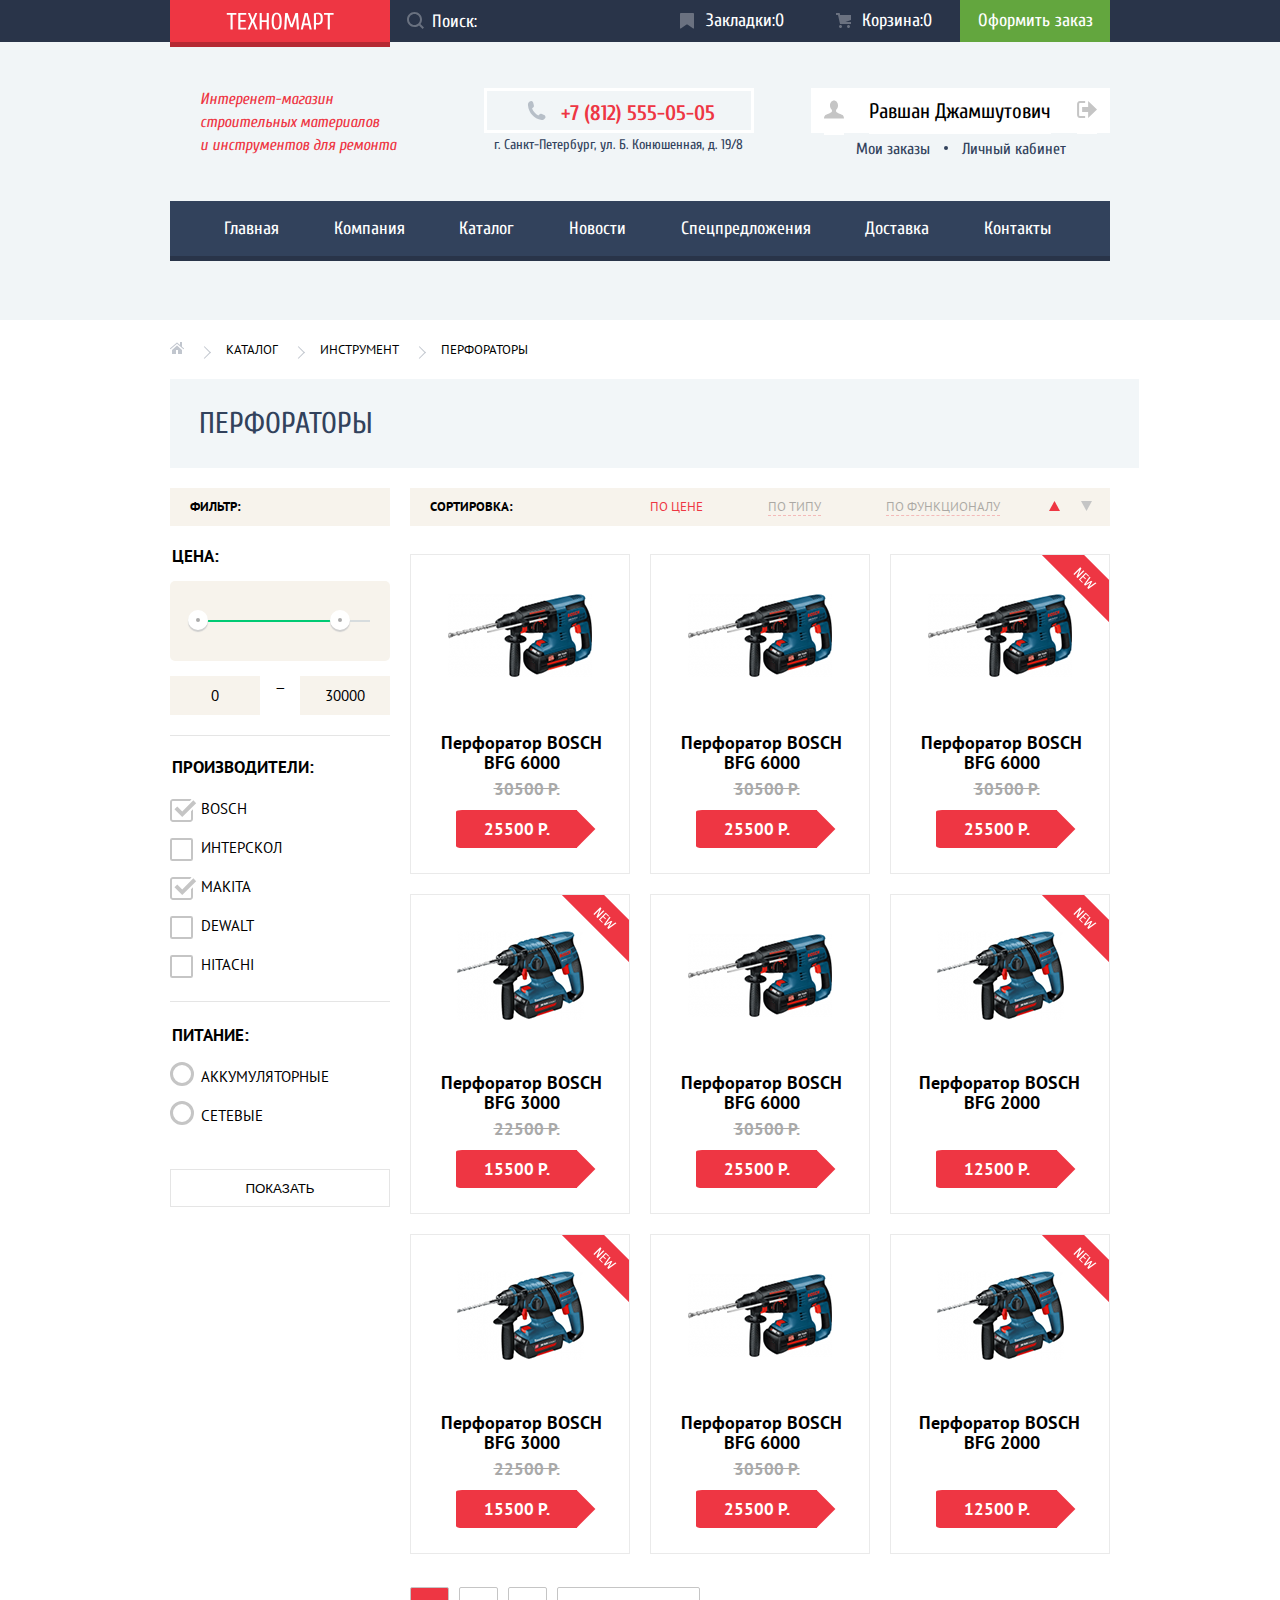
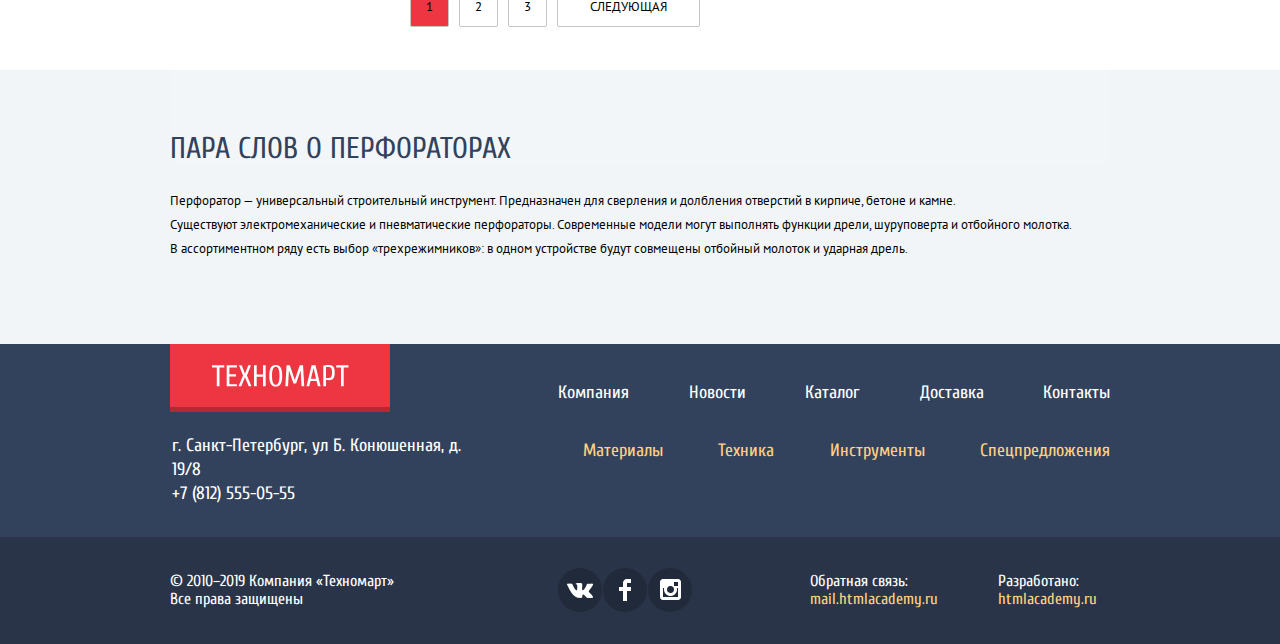
==== commit 7eb7ada2: "Завершена верстка и интерактивные элементы" ====
--- a/catalog.html
+++ b/catalog.html
@@ -12,17 +12,17 @@
     <header class="main-header">
 
       <div class="top-header-bar">
-        <div header class="top-header-block container">
+        <div  class="top-header-block container">
           <div class="logo-wrapper">
-           <a href="index.html" class="logo"><img src="img/logo.svg" width="108" height="18" alt="Логотип магазина"></a>
-          </div>
-           <form class="search-form" action="#" method="get"> 
-              <input class="header-search" type="search" id="search" placeholder="Поиск">
-              <label for="search" class="search-icon"><svg width="17" height="17" viewBox="0 0 17 17" fill="none" xmlns="http://www.w3.org/2000/svg">
-<path fill-rule="evenodd" clip-rule="evenodd" d="M13.458 12.044L17 15.586L15.586 17L12.044 13.458C10.782 14.421 9.21 15 7.5 15C3.35786 15 0 11.6421 0 7.5C0 3.35786 3.35786 0 7.5 0C11.6421 0 15 3.35786 15 7.5C15.0001 9.14309 14.4581 10.7403 13.458 12.044ZM7.5 2C4.467 2 2 4.467 2 7.5C2.00331 10.5362 4.4638 12.9967 7.5 13C10.532 13 13 10.532 13 7.5C13 4.467 10.532 2 7.5 2Z" fill="white"/>
-</svg>
-            </label>
-          </form>
+           <a href="index.html" class="logo"><img src="img/logo.svg" width="108" height="18" alt="Логотип магазина Техномарт"></a>
+          </div>
+          <form class="search-form" action="#" method="get"> 
+              <input class="header-search" type="search" id="search-1" placeholder="Поиск:">
+              <label for="search-1" class="search-label">
+                 <svg width="17" height="17" viewBox="0 0 17 17" fill="none" xmlns="http://www.w3.org/2000/svg">
+                  <path fill-rule="evenodd" clip-rule="evenodd" d="M13.458 12.044L17 15.586L15.586 17L12.044 13.458C10.782 14.421 9.21 15 7.5 15C3.35786 15 0 11.6421 0 7.5C0 3.35786 3.35786 0 7.5 0C11.6421 0 15 3.35786 15 7.5C15.0001 9.14309 14.4581 10.7403 13.458 12.044ZM7.5 2C4.467 2 2 4.467 2 7.5C2.00331 10.5362 4.4638 12.9967 7.5 13C10.532 13 13 10.532 13 7.5C13 4.467 10.532 2 7.5 2Z" fill="white"/></svg>
+              </label>
+           </form>
           <ul class="order-list"> 
             <li class="order-item"><a class="bookmarks" href="">Закладки:0</a></li>
             <li class="order-item"><a class="basket" href="">Корзина:0</a></li>
@@ -78,8 +78,9 @@
     </header>
 
     <main>
-
+      <h1 class="visually-hidden">Страница каталога магазина "Техномарт"</h1>
       <section class="breadcrumbs-container container">
+        <h2 class="visually-hidden">Навигация по каталогу</h2>
         <ul class="breadcrumbs">
           <li class="breadcrumbs-icon">
             <a href="index.html"><img src="img/icon-home.svg" width="14" height="12" alt="Главная"></a>
@@ -105,7 +106,7 @@
           <div class="row-wrapper">
              <h3>Фильтр:</h3>
           </div>
-          <form  action="https://echo.htmlacademy.ru/courses">
+          <form  action="https://echo.htmlacademy.ru/courses" method="get" target="_blank">
         
             <fieldset>
               <legend>Цена:</legend>
@@ -125,7 +126,8 @@
              <div class="price-controls">
                 <label class="min-price">
                  <input type="number" name="min-price" value="0">
-                </label> &mdash;
+                </label>
+                <span>&mdash;</span>
                 <label class="max-price">
                 <input type="number" name="max-price" value="30000">
               </label>
@@ -138,30 +140,32 @@
 
                 <ul> 
                   <li class="filter-item">
-                      <input class="visually-hidden input-checkbox" type="checkbox" value="Bosch" id="Bosch" checked>
-                      <label for="Bosch" class="filter-checkbox">Bosch</label>
+                      <input class="visually-hidden input-checkbox filter-input" type="checkbox" name="Bosch" id="filter-Bosch" checked>
+                      <label for="filter-Bosch" class="filter-checkbox">Bosch</label>
                   </li>
 
+                  <li class="filter-item filter-input">
+                      <input class="visually-hidden input-checkbox filter-input" type="checkbox" name="Interscol" id="filter-Interscol">
+                        <label for="filter-Interscol" class="filter-checkbox">Интерскол</label>
+                  </li>
+
                   <li class="filter-item">
-                      <input class="visually-hidden input-checkbox" type="checkbox" value="Интерскол" id="Интерскол">
-                        <label for="Интерскол" class="filter-checkbox">Интерскол</label>
-                  </li>
-
-                  <li class="filter-item">
-                     <input class="visually-hidden input-checkbox" type="checkbox" value="Makita" id="Makita" checked>
-                     <label  for="Makita" class="filter-checkbox">Makita</label>
+                     <input class="visually-hidden input-checkbox filter-input" type="checkbox" name="Makita" id="filter-Makita" checked>
+                     <label  for="filter-Makita" class="filter-checkbox">Makita</label>
                    </li>
                   
                   <li class="filter-item">
-                     <input class="visually-hidden input-checkbox" type="checkbox" value="Dewalt" id="Dewalt">
-                     <label for="Dewalt" class="filter-checkbox">Dewalt</label>
+                     <input class="visually-hidden input-checkbox filter-input" type="checkbox" name="Dewalt" id="filter-Dewalt">
+                     <label for="filter-Dewalt" class="filter-checkbox">Dewalt</label>
                   </li>
                
                   <li class="filter-item">
-                     <input class="visually-hidden input-checkbox" type="checkbox" value="Hitachi" id="Hitachi">
-                     <label for="Hitachi" class="filter-checkbox">Hitachi</label>
+                     <input class="visually-hidden input-checkbox filter-input" type="checkbox" name="Hitachi" id="filter-Hitachi">
+                     <label for="filter-Hitachi" class="filter-checkbox">Hitachi</label>
                   </li>
-                </ul>
+
+
+              </ul>
                
             </fieldset>
 
@@ -169,12 +173,14 @@
                 <legend>Питание:</legend>
                   <ul>
                     <li class="filter-item">
-                      <input class="visually-hidden input-radio" type="radio" id="battery" value="battery" checked>
+                      <input class="visually-hidden input-radio filter-input" 
+                      type="radio" id="battery"  name="power-type" value="battery">
                       <label class="filter-radio" for="battery">Аккумуляторные</label>
                     </li>
 
                     <li class="filter-item">
-                      <input class="visually-hidden input-radio" type="radio" id="cable" value="cable">
+                      <input class="visually-hidden input-radio filter-input" 
+                      type="radio" id="cable" name="power-type" value="cable">
                       <label class="filter-radio" for="cable">Сетевые</label>
                     </li>
                   </ul>
@@ -201,7 +207,7 @@
       </div>
 
         <ul class="catalog-list">
-              <li class="product-item">
+               <li class="product-item" tabindex="0">
               <div class="image-block">
                 <img src="img/bosch6000.png" width="144" height="128" alt="Перфоратор BOSCH   BFG 6000">
@@ -209,16 +215,16 @@
               <div class="description-block">
                 <p class="product-title">Перфоратор BOSCH BFG 6000</p>
                 <p class="old-price"><s>30500 Р.</s></p>
-                <span class="new-price">25500 P.</span>
-              </div>
-               <div class="product-pop-up">
+                <div class="red-price"><span class="new-price">25500 P.</span></div>
+              </div>
+              <div class="product-pop-up" tabindex="0">
                 <button class="modal-button button-buy" type="button">Купить</button> 
                 <button class="modal-button button-bookmarks" type="button">В закладки</button>
               </div>
             </li>
 
 
-            <li class="product-item">
+             <li class="product-item" tabindex="0">
               <div class="image-block">
                 <img src="img/bosch6000.png" width="144" height="128" alt="Перфоратор BOSCH   BFG 6000">
@@ -226,16 +232,17 @@
               <div class="description-block">
                 <p class="product-title">Перфоратор BOSCH BFG 6000</p>
                 <p class="old-price"><s>30500 Р.</s></p>
-                <span class="new-price">25500 P.</span>
-              </div>
-               <div class="product-pop-up">
+                <div class="red-price"><span class="new-price">25500 P.</span></div>
+              </div>
+              <div class="product-pop-up">
                 <button class="modal-button button-buy" type="button">Купить</button> 
                 <button class="modal-button button-bookmarks" type="button">В закладки</button>
               </div>
             </li>
 
 
-           <li class="product-item new">
+
+            <li class="product-item new" tabindex="0">
               <div class="image-block">
                 <img src="img/bosch6000.png" width="144" height="128" alt="Перфоратор BOSCH   BFG 6000">
@@ -243,16 +250,16 @@
               <div class="description-block">
                 <p class="product-title">Перфоратор BOSCH BFG 6000</p>
                 <p class="old-price"><s>30500 Р.</s></p>
-                <span class="new-price">25500 P.</span>
-              </div>
-               <div class="product-pop-up">
+                <div class="red-price"><span class="new-price">25500 P.</span></div>
+              </div>
+              <div class="product-pop-up">
                 <button class="modal-button button-buy" type="button">Купить</button> 
                 <button class="modal-button button-bookmarks" type="button">В закладки</button>
               </div>
             </li>
 
 
-            <li class="product-item new">            
+          <li class="product-item new" tabindex="0">            
               <div class="image-block">
                 <img src="img/bosch3000.png" width="127" height="112" alt="Перфоратор BOSCH   BFG 3000">
@@ -260,16 +267,18 @@
               <div class="description-block">
                  <p class="product-title">Перфоратор BOSCH BFG 3000</p>  
                  <p class="old-price"><s>22500 Р.</s></p>  
-                 <span class="new-price">15500 P.</span>
-              </div>
-               <div class="product-pop-up">
-                <button class="modal-button button-buy" type="button">Купить</button> 
-                <button class="modal-button button-bookmarks" type="button">В закладки</button>
-              </div>
+                  <div class="red-price"><span class="new-price">15500 P.</span></div>
+              </div>
+              <div class="product-pop-up">
+                <button class="modal-button button-buy" type="button">Купить</button> 
+                <button class="modal-button button-bookmarks" type="button">В закладки</button>
+              </div>
+          
            </li>
 
 
-           <li class="product-item">
+
+            <li class="product-item" tabindex="0">
               <div class="image-block">
                 <img src="img/bosch6000.png" width="144" height="128" alt="Перфоратор BOSCH   BFG 6000">
@@ -277,32 +286,35 @@
               <div class="description-block">
                 <p class="product-title">Перфоратор BOSCH BFG 6000</p>
                 <p class="old-price"><s>30500 Р.</s></p>
-                <span class="new-price">25500 P.</span>
-              </div>
-               <div class="product-pop-up">
+                <div class="red-price"><span class="new-price">25500 P.</span></div>
+              </div>
+              <div class="product-pop-up">
                 <button class="modal-button button-buy" type="button">Купить</button> 
                 <button class="modal-button button-bookmarks" type="button">В закладки</button>
               </div>
             </li>
 
+
             
-            <li class="product-item new">
+            <li class="product-item new" tabindex="0">
               <div class="image-block">
                 <img src="img/bosch2000.png" width="127" height="112" alt="Перфоратор BOSCH   BFG 2000">
               </div>
               <div class="description-block">
-                <p class="product-title">Перфоратор BOSCH BFG 2000</p> 
-                <p class="old-price visually-hidden">12500 P.</p>
-                <span class="new-price">12500 P.</span>
-              </div>
-               <div class="product-pop-up">
-                <button class="modal-button button-buy" type="button">Купить</button> 
-                <button class="modal-button button-bookmarks" type="button">В закладки</button>
-              </div>
-            </li>
-
-            <li class="product-item new">            
+                  <p class="product-title">Перфоратор BOSCH + BFG 2000</p> 
+                  <p class="old-price visual-hidden">12500 P.</p>
+                  <div class="red-price"><span class="new-price">12500 Р.</span></div>
+              </div>
+              <div class="product-pop-up">
+                <button class="modal-button button-buy" type="button">Купить</button> 
+                <button class="modal-button button-bookmarks" type="button">В закладки</button>
+              </div>
+
+             </li>
+
+            <li class="product-item new" tabindex="0">            
               <div class="image-block">
                 <img src="img/bosch3000.png" width="127" height="112" alt="Перфоратор BOSCH   BFG 3000">
@@ -310,16 +322,16 @@
               <div class="description-block">
                  <p class="product-title">Перфоратор BOSCH BFG 3000</p>  
                  <p class="old-price"><s>22500 Р.</s></p>  
-                 <span class="new-price">15500 P.</span>
-              </div>
-               <div class="product-pop-up">
-                <button class="modal-button button-buy" type="button">Купить</button> 
-                <button class="modal-button button-bookmarks" type="button">В закладки</button>
-              </div>
+                  <div class="red-price"><span class="new-price">15500 P.</span></div>
+              </div>
+              <div class="product-pop-up">
+                <button class="modal-button button-buy" type="button">Купить</button> 
+                <button class="modal-button button-bookmarks" type="button">В закладки</button>
+              </div>
+          
            </li>
 
-
-          <li class="product-item">
+           <li class="product-item" tabindex="0">
               <div class="image-block">
                 <img src="img/bosch6000.png" width="144" height="128" alt="Перфоратор BOSCH   BFG 6000">
@@ -327,30 +339,33 @@
               <div class="description-block">
                 <p class="product-title">Перфоратор BOSCH BFG 6000</p>
                 <p class="old-price"><s>30500 Р.</s></p>
-                <span class="new-price">25500 P.</span>
-              </div>
-               <div class="product-pop-up">
+                <div class="red-price"><span class="new-price">25500 P.</span></div>
+              </div>
+              <div class="product-pop-up">
                 <button class="modal-button button-buy" type="button">Купить</button> 
                 <button class="modal-button button-bookmarks" type="button">В закладки</button>
               </div>
             </li>
 
+
               
-           <li class="product-item new">
+          <li class="product-item new" tabindex="0">
               <div class="image-block">
                 <img src="img/bosch2000.png" width="127" height="112" alt="Перфоратор BOSCH   BFG 2000">
               </div>
               <div class="description-block">
-                <p class="product-title">Перфоратор BOSCH BFG 2000</p> 
-                <p class="old-price visually-hidden">12500 P.</p>
-                <span class="new-price">12500 P.</span>
-              </div>
-               <div class="product-pop-up">
-                <button class="modal-button button-buy" type="button">Купить</button> 
-                <button class="modal-button button-bookmarks" type="button">В закладки</button>
-              </div>
-            </li>
+                  <p class="product-title">Перфоратор BOSCH + BFG 2000</p> 
+                  <p class="old-price visual-hidden">12500 P.</p>
+                  <div class="red-price"><span class="new-price">12500 Р.</span></div>
+              </div>
+              <div class="product-pop-up">
+                <button class="modal-button button-buy" type="button">Купить</button> 
+                <button class="modal-button button-bookmarks" type="button">В закладки</button>
+              </div>
+
+             </li>
           </ul>
         
           <ul class="pagination-list">
@@ -363,11 +378,12 @@
 
         <article class="blog">
           <div class="blog-bar">
-          <div class="container ">
+          <div class="container blog-container">
             <h2 class="catalog-heading">Пара слов о перфораторах</h2>
             <p>Перфоратор — универсальный строительный инструмент. Предназначен для сверления и долбления отверстий в кирпиче, бетоне и камне.<br>
               Существуют электромеханические и пневматические перфораторы. Современные модели могут выполнять функции дрели, шуруповерта и отбойного молотка.<br>
-              В ассортиментном ряду есть выбор «трехрежимников»: в одном устройстве будут совмещены отбойный молоток и ударная дрель.</p>
+              В ассортиментном ряду есть выбор «трехрежимников»: в одном устройстве будут совмещены отбойный молоток и ударная дрель.
+             </p>
             </div>
           </div>
         </article>
@@ -378,7 +394,7 @@
           <div class="top-footer container">
             <div class="top-footer-left">
               <div class="logo-wrapper footer-logo">
-                  <a href="" class="logo logo-footer"><img src="img/logo.svg" width="138" height="23" alt="Логотип магазина"></a>
+                  <a href="index.html" class="logo logo-footer"><img src="img/logo.svg" width="138" height="23" alt="Логотип магазина"></a>
               </div>
 
               <div class="contacts-footer">
@@ -434,5 +450,19 @@
         </div>
       </div>
     </footer>
+
+    <section class="modal modal-order">
+      <div class="message-block">
+      <h3>Товар добавлен в корзину!</h3>
+    </div>
+      <div class="further-actions">
+        <a class="button shopping-button red-button" tabindex="0" href="">Оформить заказ</a>
+        <a class="button continue-button" href="">Продолжить покупки</a>
+      </div>
+      
+      <button class="modal-close" type="button" aria-label="Закрыть"></button>
+
+    </section>
+    <script src="js/cart.js"></script>
 </body>
 </html>
--- a/css/style.css
+++ b/css/style.css
@@ -47,6 +47,8 @@
 	--black-shadow: rgba(0, 0, 0, 0.15);
 	--scale-grey: #d7dcde;
 	--scale-green: #00ca74;
+	--smoke-white: #f4f4f4;
+	--sea-shell: #f1f1f1;
 }
 
 body,
@@ -54,7 +56,7 @@
   min-width: 1200px;
   margin: 0;
   padding: 0;
-  font-family: "Cuprum", Arial, sans-serif;
+  font-family: Cuprum, Arial, sans-serif;
   font-size: 13px;
   line-height: 24px;
   font-weight: 400;
@@ -75,6 +77,38 @@
   height: auto;
 }
 
+.visually-hidden {
+  position: absolute;
+  width: 1px;
+  height: 1px;
+  margin: -1px;
+  border: 0;
+  padding: 0;
+  white-space: nowrap;
+  clip-path: inset(100%);
+  clip: rect(0 0 0 0);
+  overflow: hidden;
+}
+
+.visual-hidden {
+	visibility: hidden;
+}
+
+.visually-hidden:not(:active),
+input[type="checkbox"].visually-hidden,
+input[type="radio"].visually-hidden {
+ 	position: absolute;
+  	width: 1px;
+  	height: 1px;
+  	margin: -5px;
+  	border: 0;
+  	padding: 0;
+  	white-space: nowrap;
+  	clip-path: inset(100%);
+  	clip: rect(0 0 0 0);
+  	overflow: hidden;
+}
+
 /*Grid*/
 
 .page-body {
@@ -97,21 +131,9 @@
 	grid-gap: 20px;
 }
 
-.slider-box {
-	grid-column-start: 1;
-	grid-column-end: 3;
-	grid-row-start: 2;
-	grid-row-end: 4;
-}
-
-.promo-discounts {
-	grid-column: 3;
-	grid-row: 2;
-}
-
-.promo-delivery {
-	grid-column: 3;
-	grid-row: 3; 
+.promo-list .slider-box {
+	grid-column: 1 / 3;
+	grid-row: 2 / 4;
 }
 
 .product-list {                  
@@ -130,8 +152,6 @@
 	min-height: 100%;
 }
 
-
-
 .container {
 	width: 940px;
 	margin: 0 auto;
@@ -140,14 +160,18 @@
 
 
   /*buttons*/
+
 .button {
 	display: flex; 
 	align-items: center;
 	justify-content: center;
+	flex-wrap: wrap;
+	/*ext-overflow: ellipsis;
+	white-space: nowrap;*/
 	font-family: Cuprum, Arial, sans-serif;
 	font-size: 14px;
 	line-height: 18px;
-	height: 38px;
+	min-height: 38px;
 	font-weight: normal;
  	font-style: normal;
   	text-transform: uppercase;
@@ -155,21 +179,23 @@
   	border: none;
 }
 
-.red-button {
+.red-button  {
 	background-color: var(--basic-red);
 }
 
-.red-button:hover { 
+
+.red-button:hover,
+.red-button:focus { 
 	background-color: var(--special-hover-red);
 }
+
 
 .red-button:active {
 	background-color: var(--special-active-red);
 }
 
 
-
- /*Заголовки*/ 
+/*Заголовки*/ 
 
 .section-heading {
  	font-family: inherit;
@@ -180,18 +206,16 @@
 	text-transform: uppercase;
 }
 
-.visually-hidden {
-	visibility: hidden;
-}
 
 
  /*Header*/
 
 .main-header {
-	padding-bottom: 60px;
+	padding-bottom: 59px;
  	font-size: 18px;
 	font-weight: normal;
 	background-color: var(--basic-background);
+	margin-bottom: 21px;
 }
 
 
@@ -202,15 +226,15 @@
  }
 
 .top-header-block {
-
-	display: flex;
+	display: flex;
+	flex-wrap: wrap;
 	background-color: var(--basic-background);
 	color: white;
 	padding: 0;
+	
 }
 
 .logo-wrapper {
-	
 	width: 220px;
 	height: 47px;
 	text-align: center;
@@ -218,11 +242,13 @@
 	box-shadow: inset 0px -5px 0px var(--logo-shadow-red);
 }
 
+
+
 .logo img{
-	
 	padding: 12px 56px 17px 56px;
 	
 }
+
 /*.logo::before {
 	content: "";
 	display: block;
@@ -234,17 +260,24 @@
 	box-shadow: inset 0px -5px 0px var(--logo-shadow-red);
 }*/
 
+.logo:focus {
+	outline: none;
+	background-color: var(--special-active-red);
+
+}
+
 .logo img:active {
 	background-color: var(--special-active-red);
 }
 
+
 .search-form {
 	position: relative;
 }
 
 .header-search {
-	display: block;
-	height: 42px;
+	position: relative;
+	min-height: 42px;
 	width: 270px;
 	padding: 0;
 	padding-left: 42px;
@@ -252,50 +285,62 @@
 	border: none;
 	font-size: 18px;
 	font-family: inherit;
-	color: var(--white);
+	color: var(--black);
 	cursor: pointer;
 }
 
-.search-icon {
+.header-search + label  {
 	position: absolute;
   	top: 12px;
   	left: 17px;
-  	opacity: 30%;
  }
 
-.search-form:hover {
-	fill: red;
-
-}
-
-
-/*.header-search::before {
-	content: "";
-  	position: absolute;
-  	top: 12px;
-  	left: 17px;
-  	width: 11px;
-  	height: 11px;
-  	background-image: url("../img/icon-search.svg");
-  	background-repeat: no-repeat;
-  	background-position:
-}
-*/
-
-
-
-
+
+ .search-label path {
+ 	
+ 	opacity: 30%;
+ }
+
+
+input[type="search"]::-webkit-input-placeholder { color: var(--white);}
+input[type="search"]:-moz-placeholder {color: var(--white)}
+input[type="search"]::-moz-placeholder { color: var(--white);}
+
+input[type="search"]::-webkit-search-decoration,
+input[type="search"]::-webkit-search-cancel-button,
+input[type="search"]::-webkit-search-results-button,
+input[type="search"]::-webkit-search-results-decoration { 
+	display: none; 
+}
+
+.header-search:hover {
+	outline: none;
+}
+
+.header-search:hover + .search-label path {
+	opacity: 1;
+}
+
+.header-search:focus {
+	background-color: var(--white);
+	outline: none;
+}
+
+.header-search:focus + .search-label path {
+	fill: var(--basic-red);
+}
 
 .order-list {
 	display: flex;
+	flex-wrap: wrap;
 	width: 450px;
 	list-style: none;
+	margin: 0;
+	padding: 0;
+ }
+
+.order-item  {
 	height: 42px;
-	margin: 0;
-	padding: 0;
- }
-
-.order-item  {
 	display: flex;
 	width: 150px;
 	align-items: center;
@@ -303,6 +348,8 @@
 	border: none;
 	background-color: var(--extra-dark-cyan-blue);
 	text-align: center;
+	overflow: clip;
+	
 }
 
 
@@ -334,11 +381,20 @@
 .basket  {
 	position: relative;
 	width: 105px;
-	padding: 9px 0 9px 45px;
+}
+
+.bookmarks {
+	padding: 9px 24px 9px 43px;
+}
+
+.basket {
+	padding: 9px 26px 9px 49px;
 }
 
 .bookmarks:hover::before,
-.basket:hover::before {
+.bookmarks:focus::before,
+.basket:hover::before,
+.basket:focus::before {
 	opacity: 1;
 }
 
@@ -349,6 +405,7 @@
 .basket:active {
 	opacity: 30%;
 }
+
 
 .order-button {
 	width: 150px;
@@ -356,13 +413,15 @@
 }
 
 .order-button a{
-	display: block;
+	padding: 9px 16px;
 	width: 100%;
-	padding: 9px 0px 9px 0px;
-}
-
-.order-button a:hover {
+	
+}
+
+.order-button a:hover,
+.order-button a:focus {
 	background-color: var(--salad);
+	outline: none;
 }
 
 .order-button a:active {
@@ -376,7 +435,7 @@
 .middle-header-block {
 	display: flex;
 	justify-content: space-between;
-	margin-bottom: 40px;
+	padding-bottom: 25px;
 }
 
 .header-heading p,
@@ -389,14 +448,20 @@
 
 .header-heading {
 	font-size: 16px;
+	padding: 0;
+	margin: 0;
 	font-weight: normal;
 	font-style: italic;
 	color: var(--basic-red);
 	line-height: 23px; 
 	margin-left: 30px;
-	
-}
-
+}
+
+.contacts-header {
+	max-width: 270px;
+	margin-left: 30px;
+	text-overflow: wrap; 
+ }
 
 .phone-number {
 	width: 264px;
@@ -405,7 +470,6 @@
 	font-size: 21px;
 	line-height: 30px;
 	color: var(--basic-red);
-	padding-top: 8px;
 	background-image: url("../img/icon-phone.svg");
 	background-repeat: no-repeat;
 	background-position:  40px 50%;
@@ -413,7 +477,11 @@
 }
 
 .phone-number p {
+	padding: 0;
+	margin: 0;
 	padding-left: 74px;
+	padding-top: 7px;
+
 }
 
 .adress {
@@ -427,12 +495,21 @@
 .user-block {
 	display: flex;
 	justify-content: space-between;
+	flex-wrap: wrap;
 	height: 45px;
-}
-
-.user-block a{
+	
+}
+
+.user-block a {
+	display: block;
 	background-color: white;
-	color: black;
+	color: var(--black);
+	padding-top: 12px;
+	padding-bottom: 12px;
+}
+
+.user-login span{
+	margin-left: 7px;
 }
 
 .user-account {
@@ -440,15 +517,23 @@
 	line-height: 21px;
 	font-weight: 400;
 	text-align: center;
-	padding-top: 12px;
-}
-
+	
+}
 .user-login {
+	position: relative;
 	width: 121px;
 	margin-right: 10px;
-	position: relative;
-}
-
+}
+
+.user-login svg {
+	position: absolute;
+	left: 19px;
+	top: 14px;
+}
+
+.user-login span {
+	padding-left: 19px;
+}
 
 .user-registration {
 	width: 150px;
@@ -467,8 +552,6 @@
 .user-login:active path {
 	fill: var(--extra-light-grey);
 }
-
-
 
 .main-navigation {
 	background: var(--basic-cian-blue);
@@ -500,18 +583,18 @@
 
 .navigation-item a:hover { 
 	background-color: #293449;
-
-}
-
-
-
+	opacity: 0.5;
+
+}
 
 /*Промо*/
 
 .promo-list {
 	list-style: none;
 	padding: 0;
-  	margin-bottom: 60px;
+	margin: 0;
+	margin-top: 38px;
+  	margin-bottom: 59px;
 	color: var(--white);
 }
 
@@ -520,7 +603,7 @@
 	height: 123px;
 }
 
-.promo-box p {
+.promo-box h3 {
 	font-size: 24px;
 	font-weight: bold;
 	line-height: 30px;
@@ -529,10 +612,17 @@
 	margin-left: 23px;
 	margin-top: 20px;
 	margin-bottom: 14px;
+	max-width: 200px;
+	overflow: hidden;
+	text-overflow: ellipsis;
+	white-space: nowrap;
 }
 
 .transparent-button {
 	width: 135px;
+	height: 38px;
+	overflow: hidden;
+	text-overflow: ellipsis;
 	margin-left: 23px;
 	background-color: rgba(255,255,255,0.3);
 }
@@ -548,8 +638,6 @@
 .transparent-button:active {
 	background-color: var(--light-grey);
 }
-
-
 
 .promo-materials {
 	position: relative;
@@ -584,10 +672,6 @@
 	background: var(--special-yellow) url("../img/delivery-icon.png") no-repeat 191px center;
 }
 
-
-
-
-
 /*Слайдер */
 
 .slider-list {
@@ -603,7 +687,7 @@
 	position: relative;
 }
 
-.slide {
+.promo-slide {
 	position: absolute;
 	width: 100%;
 	height: 100%;
@@ -637,7 +721,7 @@
 	text-transform: uppercase;
 }
 
-.slide p {
+.promo-slide p {
 	padding: 0;
 	margin: 0;
 	margin-left: 24px;
@@ -654,10 +738,9 @@
 	bottom: 27px;
 }
 
-.slider-button {
-	padding: 11px 9px:;
-}
-
+.slide-current {
+  display: block;
+}
 
 .slider-controls {
 	position: absolute;
@@ -669,7 +752,7 @@
 	justify-content: space-between;
 }
 
-.slider-controls button {
+.slider-control {
   padding: 0;
   width: 10px;
   height: 10px;
@@ -679,48 +762,72 @@
   cursor: pointer;
 }
 
-.slider-controls .current {
+.slider-control-current {
   background-color: var(--basic-red);
 }
 
-.slide {
+.promo-slide {
   display: none;
 }
 
-.slide-current {
-  display: block;
-}
-
-.slider-box::before,
-.slider-box::after  {
-  content: "";
-  position: absolute;
-  display: block;
-  z-index: 12;
-  background-image: url("../img/icon-left.svg");
-  top: 50%;
- 
-  background-repeat: no-repeat;
-  width: 21px;
-  height: 38px;
-}
-
-.slider-box::before {
-	left: 24px; 
-}
-
-.slider-box::after {
-	right: 24px;
+
+.slider-arrows {
+	position: absolute;
+	top: 122px;
+	z-index: 3;
+	display: flex;
+	width:  620px;
+	justify-content: space-between;
+}
+
+.slider-arrow {
+	position: relative;
+	visibility: hidden;
+}
+
+.slider-arrow:focus-within {
+
+}
+
+.slider-arrow-left {
+	margin-left: 24px;
+}
+
+.slider-arrow-right {
+	margin-right: 24px;
+}
+
+.slider-arrow-left::after,
+.slider-arrow-right::after {
+	content: "";
+  	position: absolute;
+  	display: block;
+  	top: 0;
+  	z-index: 4;
+  	background-image: url("../img/icon-left.svg");
+  	background-repeat: no-repeat;
+  	width: 21px;
+ 	height: 38px;
+ 	cursor: pointer;
+ 	visibility: visible;
+
+}
+
+.slider-arrow-left::after {
+	left: 3px;
+}
+
+.slider-arrow-right::after {
+	right: 3px;
 	transform: rotate(180deg);
-
 }
 
 .popular {
 	display: flex;
 	justify-content: space-between;
 	align-items: center;
+	min-height: 89px;
 	margin-bottom: 20px;
-	/*height: 89px;*/
 	background-color: var(--background-linen);
 }
 
@@ -729,6 +836,8 @@
 	font-weight: normal;
 	font-size: 30px;
 	line-height: 30px;
+	margin: 0;
+	padding: 0;
 	margin-left: 28px;
 }
 
@@ -738,14 +847,13 @@
 	
 }
 
-
 /*Карточки*/
 
 .product-list { 
 	margin: 0 auto;
   	padding: 0;
   	list-style: none;
-  	margin-bottom: 70px;
+    margin-bottom: 70px; 
 }
  
 .product-item {
@@ -754,6 +862,9 @@
 	grid-template-rows: 170px 1fr;
 	width: 218px;
 	min-height: 318px;
+	font-family: "PT Sans", Arial, sans-serif;
+	font-style: normal;
+	font-weight: bold;
 	background-color: inherit;
 	text-align: center;
 	border: 1px solid var(--border-grey);
@@ -763,9 +874,11 @@
 	width: 218px;
 	position: relative;
 	align-self: center;
+
 }
 
 .image-block img {
+	 object-fit: cover;
 	z-index: 20;
 }
 
@@ -785,47 +898,61 @@
 	width: 185px;
 	text-align: center;
 	align-self: center;
-	font-family: "PT Sans", Arial, sans-serif;
-	font-style: normal;
-	font-weight: bold;
 	margin: 0;
 	padding: 0;
 	margin-left: 18px;
+	margin-bottom: 7px;
 	font-size: 18px;
 	line-height: 20px;
 }
 
-.new-price {
+.red-price {
 	position: relative;
 	display: flex;
 	justify-content: center;
 	align-items: center;
+	width: 121px;
 	height: 38px;
 	color: var(--white);
 	margin-bottom: 21px;
-	margin-left;
-	z-index: 1;
-}
-
-.new-price::before {
+	background-color: var(--basic-red);
+	border-radius:  5% 0 0 5%;
+	margin-left: 45px;
+	z-index: 2;
+}
+
+.red-price::after {
 	content: "";
 	position: absolute;
-	background-image: url("../img/Shape.png");
-	background-repeat: no-repeat;
-	width: 141px;
-	height: 38px;
-	left: 45px;
+	width: 26px;
+	height: 26px;
+	right: -13px;
+	top: 6px;
+	background-color: var(--basic-red);
+	outline: 2px solid transparent;
+	transform: rotate(45deg);
 	z-index: -1;
+
 }
 
 .old-price,
 .new-price {
 	font-size: 17px;
-	font-weight: 18px;
+	line-height: 18px;
+	overflow: hidden;
+	text-overflow: ellipsis;
+}
+
+.new-price {
+	padding: 10px;
 }
 
 .old-price {
+	width: 141px;
+	margin-left: 45px;
 	color: var(--light-grey);
+	margin-top: 7px;
+	margin-bottom: 12px;
 }
 
 .description-block {
@@ -833,14 +960,16 @@
 }
 
 /*product-pop-up*/
+
 .product-pop-up {
 	position: absolute;
-	display: none;
+	visibility: hidden;
+	/*display: none;*/
 	z-index: 2;
-	top: 30px;
+	top: 0;
 	left: 0;
 	text-align: center;
-	height: 100px;
+	height: 170px;
 	width: 218px;
 	background-color: var(--white);
 }
@@ -849,14 +978,25 @@
 	box-shadow: 0 4px 20px 0 var(--black-shadow);
 }
 
-.product-item:hover .product-pop-up {
-	display: block;
+.product-item:hover .product-pop-up{
+	visibility: visible;
+	
+}
+
+.product-item:focus-within  {
+	outline: none;
+}
+	
+.product-item:focus-within .product-pop-up  {
+	visibility: visible;
 
 }
 
 .modal-button {
+	position: relative;
 	width: 135px;
-	height: 38px;
+	min-height: 38px;
+	overflow: clip;
 	border-radius: 2px;
 	font-style: normal;
 	font-weight: normal;
@@ -868,15 +1008,17 @@
 }
 
 .button-buy {
-	background: var(--basic-green) url("../img/basket-icon.svg") no-repeat 30px 12px;
+	background: var(--basic-green) url("../img/basket-icon.svg") no-repeat 30px 12px; 
 	color: var(--white);
 	box-shadow: inset 0px -3px 0px var(--grass);
-	padding-left: 30px;
+	margin-top: 30px;
 	margin-bottom: 10px;
-}
+	padding: 9px 26px 9px 49px;
+}
+
 
 .button-buy:hover,
-.button-buy:focus {
+.button-buy:focus	{
 	background-color: var(--salad);
 }
 
@@ -889,6 +1031,7 @@
 	outline: 3px solid var(--basic-green);
 	outline-offset: -3px;
 	color: var(--basic-cian-blue);
+	padding: 11px 20px 9px 20px;
 }
 
 .button-bookmarks:hover,
@@ -904,6 +1047,10 @@
 
 
 /*Список производителей*/
+
+.popular-manufacturers .button {
+	margin-right: 19px;
+}
 
 
 .manufacturers-list {
@@ -945,6 +1092,7 @@
 
 .services-bar {
 	background-color: var(--basic-background);
+	margin-bottom: 70px;
 }
 
 .service-block {
@@ -968,17 +1116,21 @@
 	color: black;
 	margin: 0;
 	padding: 0;
-}
-
-.service-box p {
+	margin-bottom: 30px;
+
+}
+
+.service-block p {
 	font-family: "PT Sans", Arial, sans-serif;
-	color: black;
+	color: var(--black);
 }
 
 .service-controls {
 	position: relative;
 	width: 240px;
 	height: 61px;
+	text-align: left;
+	
 }
 
 .service-controls::after {
@@ -988,30 +1140,40 @@
 	height: 279px;
 	left: 230px;
 	top: -40px;
-	border-right: rgba(0, 0, 0, 0, 0.01);
+	background-image: url("../img/line.png");
 }
 
 .service-controls button {
 	width: 240px;
 	height: 61px;
 	font-size: 21px;
+	line-height: 30px;
+	text-align: left;
+	font-family: Cuprum, Arial, sans-serif;
+	padding-left: 22px;
 	background: var(--basic-cian-blue);
 	box-shadow: 0px 1px 0px #293449, inset 0px 1px 0px #405069;
 	border: none;
-	line-height: 30px;
 	color: var(--white);
+}
+
+.service-cotrols button:not(:last-child) {
+	margin-bottom: 0;
 }
 
 .service-controls button:hover,
 .service-controls button:focus {
 	background-color: var(--dark-cyan-blue);
+	outline: none;
 }
 
 
 .service-controls button:active,
-.service-controls .current  {
+.service-controls .service-current {
 	background-color: var(--white);
 	color: var(--basic-cian-blue);
+	box-shadow: none;
+
 }
 
 .service-list {
@@ -1047,8 +1209,7 @@
 
 
 .company-information  {
-	/*display: grid;
-	grid-template-columns: 1fr 1fr;*/
+
 	position: relative;
 	display: flex;
 	justify-content: space-between;
@@ -1056,11 +1217,29 @@
 	margin: auto;
 	font-family: "PT Sans", Arial, sans-serif;
 	padding-bottom: 70px;
-	margin-bottom: 1px;
+
 }
 
 .company-information h2 {
+	margin: 0;
+	padding: 0;
+	font-family: Cuprum, Arial, sans-serif;
 	margin-bottom: 24px;
+}
+
+
+.promo-text p {
+	margin: 0;
+	padding: 0;
+}
+
+.promo-text {
+	width: 460px;
+	min-height: 147px;
+	display: flex;
+	align-items: space-between;
+	flex-wrap: wrap;
+	
 }
 
 .contact-company p {
@@ -1068,7 +1247,10 @@
 }
 
 .transport-list {
+	font-family: Cuprum, Arial, sans-serif;
 	list-style: none;
+	margin: 0;
+	padding: 0;
 	position: relative;
 	margin-bottom: 20px;
 }
@@ -1076,6 +1258,7 @@
 .transport-list li {
 	font-size: 18px;
 	line-height: 24px;
+	margin-left: 37px;
 }
 
 .transport-icon:not(:last-of-type) {
@@ -1091,20 +1274,30 @@
   height: 2px;
   background-color: var(--basic-red);
   border: none;
-
+}
+
+.contact-company  img {
+	margin-bottom: 20px;
 }
 
 .about-company .red-button {
-	position: absolute;
-	bottom: 70px;
 	width: 220px;
 }
+
+.contact-company .red-button {
+	width: 300px;
+
+}
+
+
+
 
 /*Footer*/
 
 .main-footer {
 	color: var(--white);
 	background-color: var(--basic-cian-blue);
+	min-height: 300px;
 
 }
 
@@ -1112,6 +1305,7 @@
 
 .top-footer-bar {
 	background-color: var(---basic-cian-blue);
+	min-height: 193px;
 
 }
 
@@ -1120,29 +1314,34 @@
 	grid-template-columns: 1fr 1fr;*/
 	display: flex;
 	justify-content: space-between;
+	flex-wrap: wrap;
 	background-color: var(--basic-cian-blue);
 	font-size: 18px;
 	line-height: 24px;
 	font-style: normal;
 }
 
+
 .top-footer-left {
-	
+	max-width: 380px;
+	overflow-wrap: break-word;
 }
 
 .footer-logo {
 	height: 68px;
+	margin-bottom: 22px;
 }
 
 .footer-logo img {
 	padding: 20px 41px 25px 41px;
 }
   
-.adress-footer {
+.contacts-footer {
 	width: 321px;
 	font-weight: 400;
 	padding: 0;
 	margin: 0;
+	margin-left: 2px;
 }
 
 
@@ -1151,7 +1350,7 @@
 	justify-content: space-between;
 	flex-wrap: wrap;
 	list-style: none; 
-	width: 550px;
+	max-width: 560px;
 	margin: 0 ;
 	padding: auto;
 }
@@ -1159,16 +1358,15 @@
 .white-list {
 	margin-top: 37px;
 	margin-bottom: 34px;
-
-
+	margin-right: 0px;
 }
 
 .yellow-list { 
 	width: 527px;
 	margin-right: 0;
-	margin-left: 23px;
-}
-
+	margin-left: 25px;
+	margin-bottom: 74px;
+}
 
 .yellow-link {
 	color: var(--special-light-yellow);
@@ -1193,42 +1391,46 @@
 
 .bottom-footer-bar {
 	background-color: var(--extra-dark-cyan-blue); 
-
+	min-height: 107px;
 }
 
 .bottom-footer  {
+	min-height: 107px;
 	display: flex;
 	justify-content: space-between;
 	align-items: center;
 	flex-wrap: wrap;
 	background-color: var(--extra-dark-cyan-blue);
-	font-size: 18px;
-	line-height: 24px;
-}
-
-.copyright {
-	width: 227px;
-	margin: 0;
 	font-size: 16px;
 	line-height: 18px;
-	font-weight: normal;
+}
+
+.copyright {
+	width: 300px;
+	margin: 0;
 }
 
 .social-list {
+	align-self: center;
+	max-width: 230px;
 	list-style: none;
 	margin: 0;
 	padding: 0;
-	margin-left: 70px;
+	margin-left: 88px;
 	display: flex;
 	justify-content: space-between;
-	
-}
+	flex-wrap: wrap;
+}
+
+
 
 .social-list li:not(:last-child) {
 	margin-right: 1px;
+	margin-bottom: 1px;
 }
 
 .social-button {
+	align-self: center;
 	display: flex;
 	justify-content: center;
 	align-items: center;
@@ -1242,6 +1444,12 @@
 	background-color: red;
 }
 
+.other-info {
+	display: flex;
+	justify-content: start;
+	flex-wrap: wrap;
+}
+
 
 .feedback-link p,
 .designed-by p {
@@ -1251,8 +1459,12 @@
 
 .designed-by {
  	margin-right: 13px;
-
- }
+ 	margin-left: 60px;
+}
+
+.feedback-link {
+	margin-left: 118px;
+}
 
 .feedback-link a:active,
 .designed-by a:active {
@@ -1277,6 +1489,9 @@
 	display: flex;
 	justify-content: space-around;
 	align-items: center;
+	font-family: Cuprum, Arial, sans-serif;
+	font-size: 21px;
+	line-height: 21px;
 }
 
 .user-icon:hover path {
@@ -1297,7 +1512,7 @@
 	justify-content: space-between;
 	text-align: center;
 	margin-top: 7px;
-	margin-left: 50px;
+	margin-left: 45px;
 	position: relative;
 }
 
@@ -1311,8 +1526,8 @@
 .user-links::after {
 	content: "";
 	position: absolute;
-	width: 5px;
-	height: 5px;
+	width: 4px;
+	height: 4px;
 	top: 6px;
 	left: 88px;
 	border-radius: 50%;
@@ -1387,9 +1602,11 @@
 	display: flex;
 	flex-direction: start;
 	list-style: none;
-	margin: 0;
-	padding: 0;
-	margin-top: 21px;
+	font-size: 13px;
+	line-height: 18px;
+	font-family: "PT Sans", Arial, sans-serif;
+	margin: 0;
+	padding: 0;
 	margin-bottom: 20px;
  }
 
@@ -1493,7 +1710,7 @@
 
 .filter fieldset:first-child {
   margin-bottom: 16px;
-  padding-bottom: 25px;
+  padding-bottom: 20px;
   padding-top: 10px;
 }
 
@@ -1524,6 +1741,7 @@
 	font-weight: 700;
 	text-transform: uppercase;
 }
+
 
 
 /***Price-range******/
@@ -1589,7 +1807,22 @@
   	border: none;
 }
 
+input[type=number]::-webkit-inner-spin-button, 
+input[type=number]::-webkit-outer-spin-button { 
+ 	-webkit-appearance: none; 
+  	 margin: 0; 
+}
+
+input[type="number"] {
+  	-moz-appearance: textfield;
+}
+input[type="number"]:hover,
+input[type="number"]:focus {
+  	-moz-appearance: number-input;
+}
+
 /*****filter-manufactures***/
+
 
 .filter ul {
 	list-style: none;
@@ -1597,28 +1830,23 @@
 	padding: 0;
 }
 
-.filter-item {
-	margin-left: 10px;
-
-}
-
 .flter-manufacturers input {
 	padding: 0;
 	margin: 0;
 }
 
-.filter-item  {
+.filter-item label{
 	 position: relative;
 	 display: block;
   	 cursor: pointer;
-  	 user-select: none;
-}
-
+  	 /*user-select: none;*/
+  	 margin-left: 31px;
+}
 
 .input-checkbox + .filter-checkbox::before {
   	content: "";
   	position: absolute;
-  	left: -11px;
+  	left: -31px;
   	top: 0;
   	width: 19px;
    	height: 19px;
@@ -1630,7 +1858,7 @@
   content: "";
   position: absolute;
   top: 0;
-  left: -11px;
+  left: -31px;
   width: 27px;
   height: 23px;
   background-image: url("../img/checkbox-on.svg");
@@ -1639,14 +1867,13 @@
   background-position: 0 0;
 }
 
-
 .input-radio + .filter-radio::before {
   content: "";
   position: absolute;
-  left: -11px;
-  top: -3px;
-  width: 20px;
-  height: 20px;
+  left: -31px;
+  top: -5px;
+  width: 18px;
+  height: 18px;
   border: 3px solid var(--extra-light-grey);
   border-radius: 50%;
 }
@@ -1654,13 +1881,29 @@
 .input-radio:checked + .filter-radio::after {
   content: "";
   position: absolute;
-  top: 6px;
-  left: -2px;
-  width: 9px;
-  height: 9px;
+  top: 3px;
+  left: -23px;
+  width: 8px;
+  height: 8px;
   background-color: var(--extra-light-grey);
   border-radius: 50%;
 }
+
+.filter-input:hover + label,
+.filter-input:focus + label {
+  color: var(--grass);
+}
+
+
+/*filter-input:disabled + label,
+.filter-input:checked:disabled + label,
+.filter-input:disabled:hover + label,
+.filter-input:disabled:focus + label {
+  color: var(--basic-black);
+  opacity: 0.5;
+  pointer-events: none;
+}*/
+
 
 .button-filter {
 	width: 220px;
@@ -1669,18 +1912,12 @@
 	background-color: var(--white);
 }
 
-
-
 /*Sorter*/
 
 .sorter {
 	display: flex;
 	justify-content: space-between;
 	width: 700px;
-}
-
-.sorter h3 {
-	margin-right: 20px;
 }
 
 .sort-list  {
@@ -1691,7 +1928,8 @@
 	list-style: none;
 	padding: 0;
 	margin: 0;
-	width: 400px;
+	margin-right: 30px;
+	width: 350px;
 }
 
 .sort-item {
@@ -1699,8 +1937,6 @@
 	border-bottom: 1px dashed var(--basic-red);
 	opacity: 0.3;
 }
-
-
 
 .sort-item:hover {
 	opacity: 1;
@@ -1748,11 +1984,11 @@
 
 /* Pagination */
 
-
 .pagination-list {
 	display: flex;
 	flex-wrap: wrap;
 	list-style: none;
+	margin-bottom: 46px;
 	margin: 0;
 	padding: 0;
 	line-height: 18px;
@@ -1766,13 +2002,17 @@
 	display: block;
   	padding: 10px 15px;
   	color: var(--black);
-  	text-decoration: uppercase;
+  	text-transform: uppercase;
   	border: 1px solid var(--extra-light-grey);
   	border-radius: 2px;
 }
 
 .pagination-item:not(:last-child) {
 	margin-right: 10px;
+}
+
+.pagination-next a {
+	padding: 10px 32px;
 }
 
 .pagination-item a:hover,
@@ -1794,6 +2034,8 @@
 .blog {
 	background-color: var(--basic-background);
 	font-family: "PT Sans", Arial, sans-serif;
+	padding-bottom: 70px;
+
 }
 
 .blog h2 {
@@ -1803,32 +2045,277 @@
 
 
 
-/*Modal*/
-/*.modal-feedback {
-	/*visibility: hidden;
+/*******Modal*********/
+
+/* Modal close */
+
+.modal-close {
+  	position: absolute;
+  	top: 17px;
+  	right: 17px;
+  	width: 21px;
+  	height: 21px;
+  	background-color: transparent;
+	border: none;
+  	cursor: pointer;
+}
+
+.modal-close::before,
+.modal-close::after {
+  content: "";
+  position: absolute;
+  top: 9px;
+  right: 0px;
+  width: 21px;
+  height: 3px;
+  background-color: var(--basic-red);
+}
+
+.modal-close::before {
+  transform: rotate(45deg);
+}
+
+.modal-close::after {
+  transform: rotate(-45deg);
+}
+
+
+
+ .modal {
+ 	/*display: none;*/
+ 	position: fixed;
+	/*z-index: 100000;*/
+	left: 0;
+	top: 120px;
+	right: 0;
+	bottom: auto;
+	margin: auto;
+	
+ }
+
+/**Modal-feedback**/
+
+.contact-company {
+	position: relative;
+	background-color: var(--white);
+	z-index: 1;
+}
+
+.modal-feedback {
+	opacity: 0;
+	visibility: hidden;
 	width: 620px;
-	height: 430px;*/
-
-
-.modal-feedback label {
+	min-height: 453px;
+}
+
+.modal-content {
+	border-top: 7px solid var(--basic-red);
+	background-color: var(--white);
+	filter: drop-shadow(0px 4px 20px rgba(0, 0, 0, 0.15));
+}
+
+.modal-show {
+	opacity: 1;
+	visibility: visible;
+	animation-name: pop-up;
+	animation-duration:  0.5s;
+	animation-fill-mode: forwards;
+ }
+
+.feedback-form label {
+	display: block;
 	font-size: 18px;
+	font-weight: 400;
+	color: var(--basic-black);
+}
+
+.feedback-form input[type="text"],
+.feedback-form input[type="email"],
+.feedback-form textarea {
+	font-family: "PT Sans", Arial, sans-serif;
+	font-style: normal;
+	font-weight: normal;
+	font-size: 13px;
 	line-height: 24px;
+	color: #A9A9A9;
+	width: 220px;
+	min-height: 38px;
+	border: 2px solid #C5C5C5;
+	box-sizing: border-box;
+	border-radius: 2px;
+	box-sizing: border-box;
+	margin: 0;
+	margin-top: 11px;
+	padding: 5px 10px;
+ }
+
+.feedback-form textarea {
+	width: 460px;
+}
+
+.user-fields input {
+	display: block;
+	width: 220px;
+	margin-right: 20px;
+}
+
+.user-fields label {
+	margin-right: 20px;
+}
+
+.modal-button-block {
+	width: 620px;
+	height: 112px;
+	padding-bottom: 0;
+	margin-top: 37px;
+	display: flex;
+	align-items: center;
+	justify-content: center;
+	background-color: var(--smoke-white);
+}
+
+.feedback-button {
+	width: 460px;
+}
+
+.user-fields {
+	display: flex;
+	flex-wrap: wrap;
+	margin-top: 46px;
+	margin-left: 81px;
 }
 
 .feedback-field {
-	width: 220px;
+	margin-left: 80px;
+}
+
+/*****Modal-map****/
+
+.modal-map {
+	z-index: 10000;
+	border-top: 7px solid var(--basic-red);
+	display: none;
+	width: 943px;
+	height: 442px;
+
+}
+
+.modal-map image {
+	display: block;
+}
+
+.modal-map iframe {
+  border: none;
+}
+
+.modal-show-map {
+	display: block;
+}
+
+
+/***modal-order***/
+
+.modal-order {
+	display: none;
+	z-index: 10000;
+	width: 620px;
+	min-height: 275px;
+	background-color: var(--white);
+	text-align: center;
+	border-top: 7px solid var(--basic-red);
+}
+
+.message-block {
+	width: 100%;
+	height: 163px;
+}
+
+.message-block h3 {
+	font-size: 24px;
+	line-height: 30px;
+	padding: 0;
+	margin: 0;
+	padding-top: 66px;	
+}
+
+.message-block h3::before {
+	content: "";
+	position: absolute;
+	width: 66px;
+	height: 66px;
+	background-image: url("../img/icon-mark.png");
+	left: 81px;
+	top: 48px;
+}
+
+
+.further-actions {
+	width: 620px;
+	height: 112px; 
+	background-color: var(--sea-shell);
+	display: flex;
+	flex-wrap: wrap;
+	justify-content: center;
+	align-items: center;
+}
+
+.shopping-button {
+	width: 192px;
 	height: 38px;
-	font-family: "PT Sans", Arial, sans-serif;
-}
-
-
-
-
-
-
-
-
-
-
-
-
+	
+}
+
+.shopping-button:not(:last-of-type),
+.continue-button:not(:last-of-type) {
+	margin-right: 10px;
+}
+
+.shopping-button a{
+ 	padding: 11px 9px 9px 9px;
+}
+
+
+.continue-button {
+	width: 192px;
+	height: 38px;
+	color: var(--black);
+	background-color: var(--white);
+}
+
+.continue-button a{
+ 	padding: 11px 9px 9px 9px;
+}
+
+
+.full-item {
+	background-color: var(--basic-red);
+}
+
+.modal-show-order {
+	display: block;
+}
+
+.modal-order-background {
+	background-color: var(--basic-red);
+}
+
+/* Animations */
+
+@keyframes pop-up {
+ 
+0% {transform: translateX(1000px);}
+10% {transform: translate(600px);}
+20% {transform:translateX(600px);}
+30% {transform: translateX(400);}
+40% {transform: translateX(298px)}
+50% {transform:translateX(298px);}
+60% {transform:translateX(1px);}
+70% {transform:translateX(-200px); }
+80% {transform:translateX(-400px);}
+90% {transform: translateX(-200px);}
+100% {z-index: 10000;}
+}
+
+ 
+
+
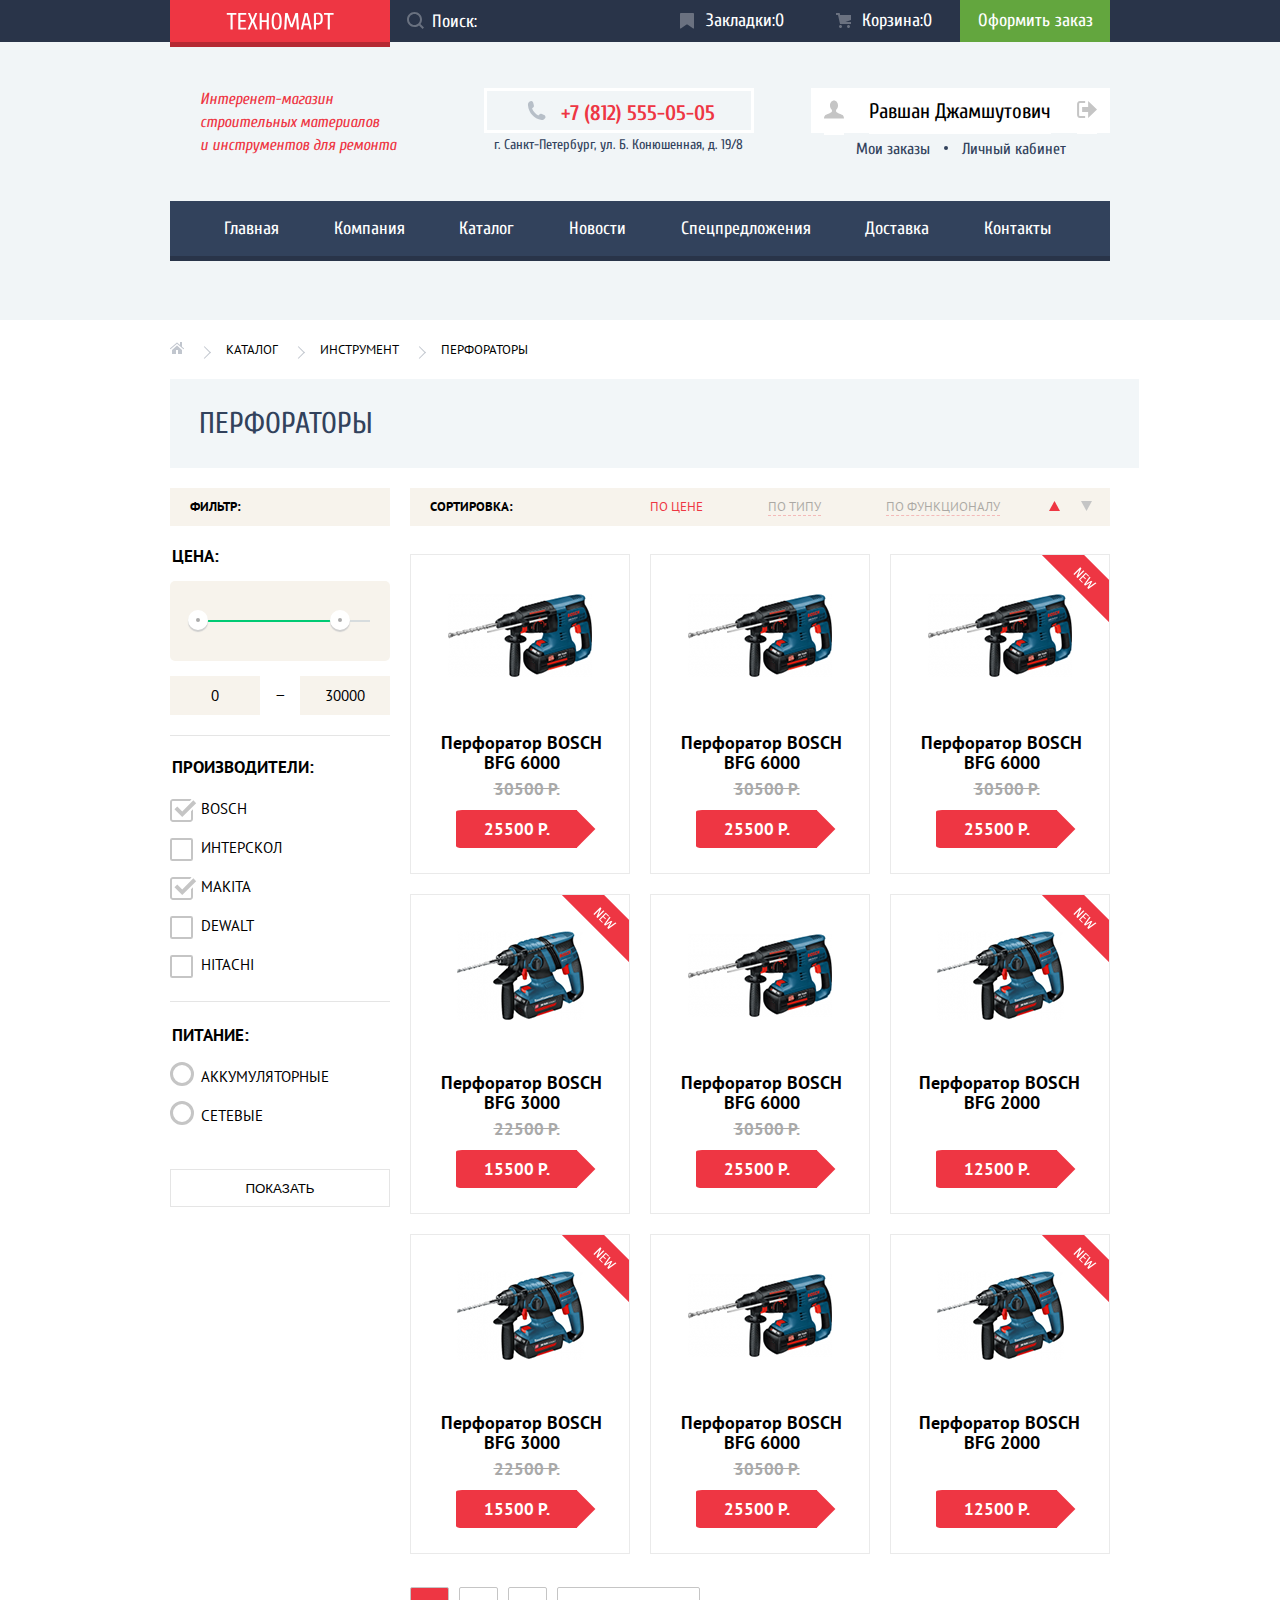
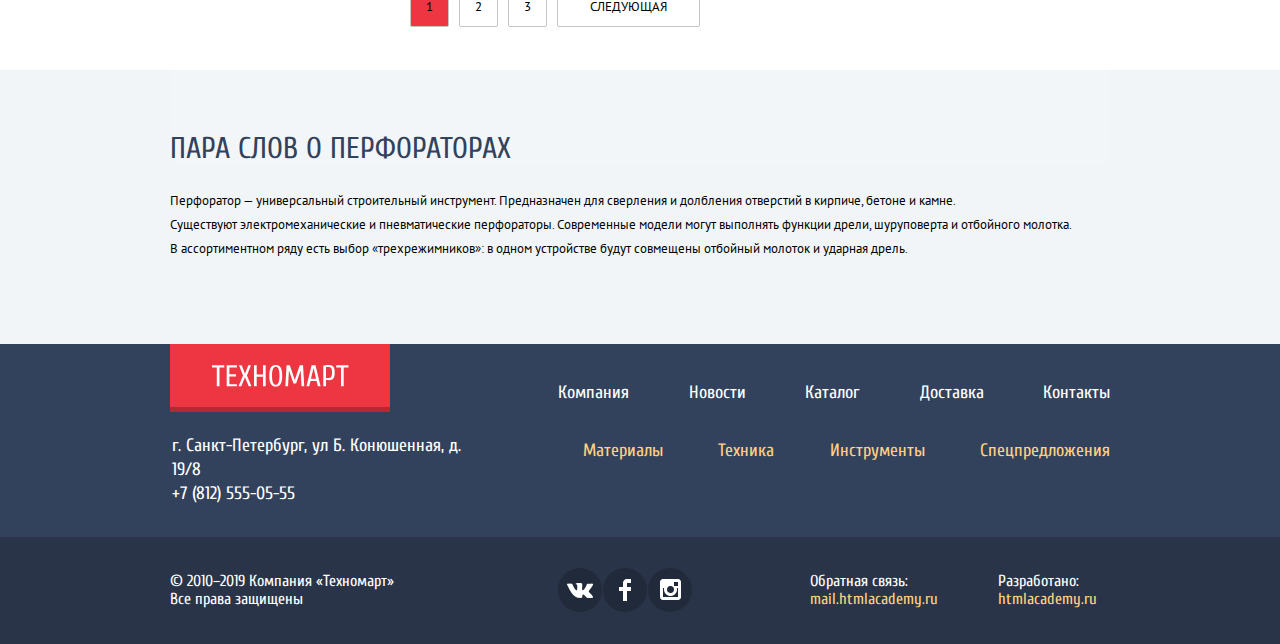
==== commit 1900d7d2: "финальные правки" ====
--- a/catalog.html
+++ b/catalog.html
@@ -1,468 +1,459 @@
 <!DOCTYPE html>
 <html lang="ru">
-  <head>
-    <meta charset="utf-8">
-    <title> HTML-Academy:Техномарт</title>
-    <link href="https://fonts.googleapis.com/css2?family=Cuprum:ital,wght@0,400;0,700;1,400&display=swap" rel="stylesheet">
-    <link href="https://fonts.googleapis.com/css2?family=PT+Sans:wght@400;700&display=swap" rel="stylesheet">
-    <link rel="stylesheet" href="css/normalize.css">
-    <link rel="stylesheet" href="css/style.css">
-  </head>
-   <body class="page-body">
-    <header class="main-header">
-
-      <div class="top-header-bar">
-        <div  class="top-header-block container">
-          <div class="logo-wrapper">
-           <a href="index.html" class="logo"><img src="img/logo.svg" width="108" height="18" alt="Логотип магазина Техномарт"></a>
-          </div>
-          <form class="search-form" action="#" method="get"> 
-              <input class="header-search" type="search" id="search-1" placeholder="Поиск:">
-              <label for="search-1" class="search-label">
-                 <svg width="17" height="17" viewBox="0 0 17 17" fill="none" xmlns="http://www.w3.org/2000/svg">
-                  <path fill-rule="evenodd" clip-rule="evenodd" d="M13.458 12.044L17 15.586L15.586 17L12.044 13.458C10.782 14.421 9.21 15 7.5 15C3.35786 15 0 11.6421 0 7.5C0 3.35786 3.35786 0 7.5 0C11.6421 0 15 3.35786 15 7.5C15.0001 9.14309 14.4581 10.7403 13.458 12.044ZM7.5 2C4.467 2 2 4.467 2 7.5C2.00331 10.5362 4.4638 12.9967 7.5 13C10.532 13 13 10.532 13 7.5C13 4.467 10.532 2 7.5 2Z" fill="white"/></svg>
-              </label>
-           </form>
-          <ul class="order-list"> 
-            <li class="order-item"><a class="bookmarks" href="">Закладки:0</a></li>
-            <li class="order-item"><a class="basket" href="">Корзина:0</a></li>
-            <li class="order-item order-button"><a href="">Оформить заказ</a></li>
-           </ul>
-        </div> 
-      </div>    
-      <div class="middle-bottom-header-bar">
-         <div class="middle-header-block container">
-            <div class="header-heading">
-              <p>Интеренет-магазин<br>строительных материалов<br> и инструментов для ремонта</p>
-            </div>
-            <div class="contacts-header">
-              <div class="phone-number">
-              <p>+7 (812) 555-05-05</p></div>
-              <p class="adress">г. Санкт-Петербург, ул. Б. Конюшенная, д. 19/8</p>
-            </div>
-
-            <div class="user-navigation">
-                <div class="user-block authorized-user-block">
-                  <a class="user-icon" href=""><svg width="20" height="19" viewBox="0 0 20 19" fill="none" xmlns="http://www.w3.org/2000/svg">
-<path d="M17.881 14.666C15.737 13.931 13.625 13 12.674 12.276C12.017 11.775 11.904 10.658 12.157 9.861C13.275 8.958 14.021 7.384 14.021 5.583C14.021 2.776 12.221 0.5 10 0.5C7.77902 0.5 5.97901 2.776 5.97901 5.583C5.97901 7.384 6.72501 8.957 7.84201 9.86C8.09501 10.658 7.98302 11.775 7.32502 12.276C6.37502 13 4.26201 13.93 2.11801 14.666C-0.0259852 15.402 1.48343e-05 18.5 1.48343e-05 18.5H20C20 18.5 20.025 15.401 17.881 14.666Z" fill="#C5C5C5"/>
-</svg>
-                  </a> 
-                  <a class="user user-name" href="">Равшан Джамшутович</a>
-                  <a class="user-icon" href=""><svg width="20" height="17" viewBox="0 0 20 17" fill="none" xmlns="http://www.w3.org/2000/svg">
-<path d="M20 8.5L11.125 0V6H5.125V11H11.125V17L20 8.5Z" fill="#c5c5c5"/>
-<path d="M2.10601 13.952V3.048C2.12401 2.672 2.27701 1.991 3.11601 1.991H8.14301V0H3.11601C0.938006 0 0.112006 1.81 0.0870056 3.027V13.973C0.112006 15.189 0.938006 17 3.11601 17H8.14301V15.01H3.11601C2.27701 15.01 2.12401 14.327 2.10601 13.952Z" fill="#C5C5C5"/></svg>
-                </a>
+<head>
+  <meta charset="utf-8">
+  <title> HTML-Academy:Техномарт</title>
+  <link href="https://fonts.googleapis.com/css2?family=Cuprum:ital,wght@0,400;0,700;1,400&display=swap" rel="stylesheet">
+  <link href="https://fonts.googleapis.com/css2?family=PT+Sans:wght@400;700&display=swap" rel="stylesheet">
+  <link rel="stylesheet" href="css/normalize.css">
+  <link rel="stylesheet" href="css/style.css">
+</head>
+<body class="page-body">
+  <header class="main-header">
+
+    <div class="top-header-bar">
+      <div  class="top-header-block container">
+        <div class="logo-wrapper">
+         <a href="index.html" class="logo"><img src="img/logo.svg" width="108" height="18" alt="Логотип магазина Техномарт"></a>
+       </div>
+       <form class="search-form" action="#" method="get"> 
+        <input class="header-search" type="search" id="search-1" placeholder="Поиск:">
+        <label for="search-1" class="search-label">
+         <svg width="17" height="17" viewBox="0 0 17 17" fill="none" xmlns="http://www.w3.org/2000/svg">
+          <path fill-rule="evenodd" clip-rule="evenodd" d="M13.458 12.044L17 15.586L15.586 17L12.044 13.458C10.782 14.421 9.21 15 7.5 15C3.35786 15 0 11.6421 0 7.5C0 3.35786 3.35786 0 7.5 0C11.6421 0 15 3.35786 15 7.5C15.0001 9.14309 14.4581 10.7403 13.458 12.044ZM7.5 2C4.467 2 2 4.467 2 7.5C2.00331 10.5362 4.4638 12.9967 7.5 13C10.532 13 13 10.532 13 7.5C13 4.467 10.532 2 7.5 2Z" fill="white"/></svg>
+        </label>
+      </form>
+      <ul class="order-list"> 
+        <li class="order-item"><a class="bookmarks" href="">Закладки:0</a></li>
+        <li class="order-item"><a class="basket" href="">Корзина:0</a></li>
+        <li class="order-item order-button"><a href="">Оформить заказ</a></li>
+      </ul>
+    </div> 
+  </div>    
+  <div class="middle-bottom-header-bar">
+   <div class="middle-header-block container">
+    <div class="header-heading">
+      <p>Интеренет-магазин<br>строительных материалов<br> и инструментов для ремонта</p>
+    </div>
+    <div class="contacts-header">
+      <div class="phone-number">
+        <p>+7 (812) 555-05-05</p></div>
+        <p class="adress">г. Санкт-Петербург, ул. Б. Конюшенная, д. 19/8</p>
+      </div>
+
+      <div class="user-navigation">
+        <div class="user-block authorized-user-block">
+          <a class="user-icon" href=""><svg width="20" height="19" viewBox="0 0 20 19" fill="none" xmlns="http://www.w3.org/2000/svg">
+            <path d="M17.881 14.666C15.737 13.931 13.625 13 12.674 12.276C12.017 11.775 11.904 10.658 12.157 9.861C13.275 8.958 14.021 7.384 14.021 5.583C14.021 2.776 12.221 0.5 10 0.5C7.77902 0.5 5.97901 2.776 5.97901 5.583C5.97901 7.384 6.72501 8.957 7.84201 9.86C8.09501 10.658 7.98302 11.775 7.32502 12.276C6.37502 13 4.26201 13.93 2.11801 14.666C-0.0259852 15.402 1.48343e-05 18.5 1.48343e-05 18.5H20C20 18.5 20.025 15.401 17.881 14.666Z" fill="#C5C5C5"/>
+          </svg>
+        </a> 
+        <a class="user user-name" href="">Равшан Джамшутович</a>
+        <a class="user-icon" href=""><svg width="20" height="17" viewBox="0 0 20 17" fill="none" xmlns="http://www.w3.org/2000/svg">
+          <path d="M20 8.5L11.125 0V6H5.125V11H11.125V17L20 8.5Z" fill="#c5c5c5"/>
+          <path d="M2.10601 13.952V3.048C2.12401 2.672 2.27701 1.991 3.11601 1.991H8.14301V0H3.11601C0.938006 0 0.112006 1.81 0.0870056 3.027V13.973C0.112006 15.189 0.938006 17 3.11601 17H8.14301V15.01H3.11601C2.27701 15.01 2.12401 14.327 2.10601 13.952Z" fill="#C5C5C5"/></svg>
+        </a>
+      </div>
+      <div class="user-links">
+        <a class="user-link link-order" href="">Мои заказы</a>
+
+        <a class="user-link" href="">Личный кабинет</a>
+      </div>
+    </div>
+  </div>
+
+
+  <nav class="main-navigation container">
+    <ul class="navigation-list">
+      <li class="navigation-item"><a href="index.html">Главная</a></li>
+      <li class="navigation-item"><a href="">Компания</a></li>
+      <li class="navigation-item"><a href="">Каталог</a></li>
+      <li class="navigation-item"><a href="">Новости</a></li>
+      <li class="navigation-item"><a href="">Спецпредложения</a></li> 
+      <li class="navigation-item"><a href="">Доставка</a></li>
+      <li class="navigation-item"><a href="">Контакты</a></li>
+    </ul> 
+  </nav>
+</div>
+
+</header>
+
+<main>
+  <h1 class="visually-hidden">Страница каталога магазина "Техномарт"</h1>
+  <section class="breadcrumbs-container container">
+    <h2 class="visually-hidden">Навигация по каталогу</h2>
+    <ul class="breadcrumbs">
+      <li class="breadcrumbs-icon">
+        <a href="index.html"><img src="img/icon-home.svg" width="14" height="12" alt="Главная"></a>
+      </li>
+
+      <li class="breadcrumbs-icon">
+        <a href="">Каталог</a>
+      </li>
+
+      <li class="breadcrumbs-icon">   
+        <a href="">Инструмент</a>
+      </li>
+      <li class="breadcrumbs-icon breadcrumbs-current">
+        <a class="current" href="">Перфораторы</a></li>
+      </ul>
+
+    </section>
+
+
+    <section class="catalog-container container">
+      <h2 class="catalog-heading current-page-heading">Перфораторы</h2>
+      <div class="filter">
+        <div class="row-wrapper">
+         <h3>Фильтр:</h3>
+       </div>
+       <form  action="https://echo.htmlacademy.ru/courses" method="get" target="_blank">
+
+        <fieldset>
+          <legend>Цена:</legend>
+          <div class="range-filter">
+
+            <div class="range-controls">
+
+              <div class="scale">
+                <div class="bar"></div>
               </div>
-              <div class="user-links">
-                <a class="user-link link-order" href="">Мои заказы</a>
-
-                <a class="user-link" href="">Личный кабинет</a>
-              </div>
+
+              <div class="toggle toggle-min" tabindex="0"></div>
+              <div class="toggle toggle-max" tabindex="0"></div>
             </div>
           </div>
-        
-    
-        <nav class="main-navigation container">
-          <ul class="navigation-list">
-            <li class="navigation-item"><a href="index.html">Главная</a></li>
-            <li class="navigation-item"><a href="">Компания</a></li>
-            <li class="navigation-item"><a href="">Каталог</a></li>
-            <li class="navigation-item"><a href="">Новости</a></li>
-            <li class="navigation-item"><a href="">Спецпредложения</a></li> 
-            <li class="navigation-item"><a href="">Доставка</a></li>
-            <li class="navigation-item"><a href="">Контакты</a></li>
-          </ul> 
-        </nav>
-      </div>
-    
-    </header>
-
-    <main>
-      <h1 class="visually-hidden">Страница каталога магазина "Техномарт"</h1>
-      <section class="breadcrumbs-container container">
-        <h2 class="visually-hidden">Навигация по каталогу</h2>
-        <ul class="breadcrumbs">
-          <li class="breadcrumbs-icon">
-            <a href="index.html"><img src="img/icon-home.svg" width="14" height="12" alt="Главная"></a>
+
+          <div class="price-controls">
+            <label class="min-price">
+             <input type="number" name="min-price" value="0">
+           </label>
+           <div class="price-dash"><p>&mdash;</p></div>
+           <label class="max-price">
+            <input type="number" name="max-price" value="30000">
+          </label>
+        </div>
+
+      </fieldset>
+
+      <fieldset class="filter-manufacturers">
+        <legend>Производители:</legend>
+
+        <ul> 
+          <li class="filter-item">
+            <input class="visually-hidden input-checkbox filter-input" type="checkbox" name="Bosch" id="filter-Bosch" checked>
+            <label for="filter-Bosch" class="filter-checkbox">Bosch</label>
           </li>
 
-          <li class="breadcrumbs-icon">
-            <a href="">Каталог</a>
+          <li class="filter-item filter-input">
+            <input class="visually-hidden input-checkbox filter-input" type="checkbox" name="Interscol" id="filter-Interscol">
+            <label for="filter-Interscol" class="filter-checkbox">Интерскол</label>
           </li>
 
-          <li class="breadcrumbs-icon">   
-            <a href="">Инструмент</a>
-          </li>
-          <li class="breadcrumbs-icon breadcrumbs-current">
-          <a class="current" href="">Перфораторы</a></li>
-         </ul>
-       
-     </section>
-      
-
-    <section class="catalog-container container">
-      <h2 class="catalog-heading current-page-heading">Перфораторы</h2>
-       <div class="filter">
-          <div class="row-wrapper">
-             <h3>Фильтр:</h3>
-          </div>
-          <form  action="https://echo.htmlacademy.ru/courses" method="get" target="_blank">
-        
-            <fieldset>
-              <legend>Цена:</legend>
-              <div class="range-filter">
-              
-                <div class="range-controls">
-              
-                  <div class="scale">
-                    <div class="bar"></div>
-                  </div>
-
-                  <div class="toggle toggle-min" tabindex="0"></div>
-                  <div class="toggle toggle-max" tabindex="0"></div>
-                </div>
-              </div>
-
-             <div class="price-controls">
-                <label class="min-price">
-                 <input type="number" name="min-price" value="0">
-                </label>
-                <span>&mdash;</span>
-                <label class="max-price">
-                <input type="number" name="max-price" value="30000">
-              </label>
-            </div>
-            
-          </fieldset>
-
-          <fieldset class="filter-manufacturers">
-              <legend>Производители:</legend>
-
-                <ul> 
-                  <li class="filter-item">
-                      <input class="visually-hidden input-checkbox filter-input" type="checkbox" name="Bosch" id="filter-Bosch" checked>
-                      <label for="filter-Bosch" class="filter-checkbox">Bosch</label>
-                  </li>
-
-                  <li class="filter-item filter-input">
-                      <input class="visually-hidden input-checkbox filter-input" type="checkbox" name="Interscol" id="filter-Interscol">
-                        <label for="filter-Interscol" class="filter-checkbox">Интерскол</label>
-                  </li>
-
-                  <li class="filter-item">
-                     <input class="visually-hidden input-checkbox filter-input" type="checkbox" name="Makita" id="filter-Makita" checked>
-                     <label  for="filter-Makita" class="filter-checkbox">Makita</label>
-                   </li>
-                  
-                  <li class="filter-item">
-                     <input class="visually-hidden input-checkbox filter-input" type="checkbox" name="Dewalt" id="filter-Dewalt">
-                     <label for="filter-Dewalt" class="filter-checkbox">Dewalt</label>
-                  </li>
-               
-                  <li class="filter-item">
-                     <input class="visually-hidden input-checkbox filter-input" type="checkbox" name="Hitachi" id="filter-Hitachi">
-                     <label for="filter-Hitachi" class="filter-checkbox">Hitachi</label>
-                  </li>
-
-
-              </ul>
-               
-            </fieldset>
-
-            <fieldset>
-                <legend>Питание:</legend>
-                  <ul>
-                    <li class="filter-item">
-                      <input class="visually-hidden input-radio filter-input" 
-                      type="radio" id="battery"  name="power-type" value="battery">
-                      <label class="filter-radio" for="battery">Аккумуляторные</label>
-                    </li>
-
-                    <li class="filter-item">
-                      <input class="visually-hidden input-radio filter-input" 
-                      type="radio" id="cable" name="power-type" value="cable">
-                      <label class="filter-radio" for="cable">Сетевые</label>
-                    </li>
-                  </ul>
-
-             </fieldset>
-             <button type="submit" class="button-filter">ПОКАЗАТЬ</button>
-          </form>
+          <li class="filter-item">
+           <input class="visually-hidden input-checkbox filter-input" type="checkbox" name="Makita" id="filter-Makita" checked>
+           <label  for="filter-Makita" class="filter-checkbox">Makita</label>
+         </li>
+
+         <li class="filter-item">
+           <input class="visually-hidden input-checkbox filter-input" type="checkbox" name="Dewalt" id="filter-Dewalt">
+           <label for="filter-Dewalt" class="filter-checkbox">Dewalt</label>
+         </li>
+
+         <li class="filter-item">
+           <input class="visually-hidden input-checkbox filter-input" type="checkbox" name="Hitachi" id="filter-Hitachi">
+           <label for="filter-Hitachi" class="filter-checkbox">Hitachi</label>
+         </li>
+
+
+       </ul>
+
+     </fieldset>
+
+     <fieldset>
+      <legend>Питание:</legend>
+      <ul>
+        <li class="filter-item">
+          <input class="visually-hidden input-radio filter-input" 
+          type="radio" id="battery"  name="power-type" value="battery">
+          <label class="filter-radio" for="battery">Аккумуляторные</label>
+        </li>
+
+        <li class="filter-item">
+          <input class="visually-hidden input-radio filter-input" 
+          type="radio" id="cable" name="power-type" value="cable">
+          <label class="filter-radio" for="cable">Сетевые</label>
+        </li>
+      </ul>
+
+    </fieldset>
+    <button type="submit" class="button-filter">Показать</button>
+  </form>
+</div>
+
+
+<div class="sorter row-wrapper">
+  <h3>Сортировка:</h3>
+  <ul class="sort-list">   
+    <li><a href="" class="sort-item sort-item-current">По цене</a></li>
+    <li><a href="" class="sort-item">По типу</a></li>
+    <li><a href="" class="sort-item">По функционалу</a></li>
+  </ul>
+  <div class="sort-price-icon">
+    <a class="icon-up icon-price icon-price-current"><svg width="11" height="10" viewBox="0 0 11 10" fill="none" xmlns="http://www.w3.org/2000/svg"><path d="M5.5 10L0 0H11" fill="#C5C5C5"/></svg>
+    </a>
+    <a class="icon-down icon-price"><svg width="11" height="10" viewBox="0 0 11 10" fill="none" xmlns="http://www.w3.org/2000/svg"><path d="M5.5 10L0 0H11" fill="#C5C5C5"/></svg>
+    </a>
+  </div>
+</div>
+
+<ul class="catalog-list">
+ <li class="product-item" tabindex="0">
+  <div class="image-block">
+    <img src="img/bosch6000.png" width="144" height="128" alt="Перфоратор BOSCH + BFG 6000">
+  </div>
+  <div class="description-block">
+    <p class="product-title">Перфоратор BOSCH BFG 6000</p>
+    <p class="old-price"><s>30500 Р.</s></p>
+    <div class="red-price"><span class="new-price">25500 P.</span></div>
+  </div>
+  <div class="product-pop-up" tabindex="0">
+    <button class="modal-button button-buy" type="button">Купить</button> 
+    <button class="modal-button button-bookmarks" type="button">В закладки</button>
+  </div>
+</li>
+
+
+<li class="product-item" tabindex="0">
+  <div class="image-block">
+    <img src="img/bosch6000.png" width="144" height="128" alt="Перфоратор BOSCH + BFG 6000">
+  </div>
+  <div class="description-block">
+    <p class="product-title">Перфоратор BOSCH BFG 6000</p>
+    <p class="old-price"><s>30500 Р.</s></p>
+    <div class="red-price"><span class="new-price">25500 P.</span></div>
+  </div>
+  <div class="product-pop-up">
+    <button class="modal-button button-buy" type="button">Купить</button> 
+    <button class="modal-button button-bookmarks" type="button">В закладки</button>
+  </div>
+</li>
+
+<li class="product-item new" tabindex="0">
+  <div class="image-block">
+    <img src="img/bosch6000.png" width="144" height="128" alt="Перфоратор BOSCH + BFG 6000">
+  </div>
+  <div class="description-block">
+    <p class="product-title">Перфоратор BOSCH BFG 6000</p>
+    <p class="old-price"><s>30500 Р.</s></p>
+    <div class="red-price"><span class="new-price">25500 P.</span></div>
+  </div>
+  <div class="product-pop-up">
+    <button class="modal-button button-buy" type="button">Купить</button> 
+    <button class="modal-button button-bookmarks" type="button">В закладки</button>
+  </div>
+</li>
+
+<li class="product-item new" tabindex="0">            
+  <div class="image-block">
+    <img src="img/bosch3000.png" width="127" height="112" alt="Перфоратор BOSCH + BFG 3000">
+  </div>
+  <div class="description-block">
+   <p class="product-title">Перфоратор BOSCH BFG 3000</p>  
+   <p class="old-price"><s>22500 Р.</s></p>  
+   <div class="red-price"><span class="new-price">15500 P.</span></div>
+ </div>
+ <div class="product-pop-up">
+  <button class="modal-button button-buy" type="button">Купить</button> 
+  <button class="modal-button button-bookmarks" type="button">В закладки</button>
+</div>
+</li>
+
+<li class="product-item" tabindex="0">
+  <div class="image-block">
+    <img src="img/bosch6000.png" width="144" height="128" alt="Перфоратор BOSCH + BFG 6000">
+  </div>
+  <div class="description-block">
+    <p class="product-title">Перфоратор BOSCH BFG 6000</p>
+    <p class="old-price"><s>30500 Р.</s></p>
+    <div class="red-price"><span class="new-price">25500 P.</span></div>
+  </div>
+  <div class="product-pop-up">
+    <button class="modal-button button-buy" type="button">Купить</button> 
+    <button class="modal-button button-bookmarks" type="button">В закладки</button>
+  </div>
+</li>
+
+<li class="product-item new" tabindex="0">
+  <div class="image-block">
+    <img src="img/bosch2000.png" width="127" height="112" alt="Перфоратор BOSCH + BFG 2000">
+  </div>
+  <div class="description-block">
+    <p class="product-title">Перфоратор BOSCH + BFG 2000</p> 
+    <p class="old-price visual-hidden">12500 P.</p>
+    <div class="red-price"><span class="new-price">12500 Р.</span></div>
+  </div>
+  <div class="product-pop-up">
+    <button class="modal-button button-buy" type="button">Купить</button> 
+    <button class="modal-button button-bookmarks" type="button">В закладки</button>
+  </div>
+
+</li>
+
+<li class="product-item new" tabindex="0">            
+  <div class="image-block">
+    <img src="img/bosch3000.png" width="127" height="112" alt="Перфоратор BOSCH + BFG 3000">
+  </div>
+  <div class="description-block">
+   <p class="product-title">Перфоратор BOSCH BFG 3000</p>  
+   <p class="old-price"><s>22500 Р.</s></p>  
+   <div class="red-price"><span class="new-price">15500 P.</span></div>
+ </div>
+ <div class="product-pop-up">
+  <button class="modal-button button-buy" type="button">Купить</button> 
+  <button class="modal-button button-bookmarks" type="button">В закладки</button>
+</div>
+
+</li>
+
+<li class="product-item" tabindex="0">
+  <div class="image-block">
+    <img src="img/bosch6000.png" width="144" height="128" alt="Перфоратор BOSCH + BFG 6000">
+  </div>
+  <div class="description-block">
+    <p class="product-title">Перфоратор BOSCH BFG 6000</p>
+    <p class="old-price"><s>30500 Р.</s></p>
+    <div class="red-price"><span class="new-price">25500 P.</span></div>
+  </div>
+  <div class="product-pop-up">
+    <button class="modal-button button-buy" type="button">Купить</button> 
+    <button class="modal-button button-bookmarks" type="button">В закладки</button>
+  </div>
+</li>
+
+
+
+<li class="product-item new" tabindex="0">
+  <div class="image-block">
+    <img src="img/bosch2000.png" width="127" height="112" alt="Перфоратор BOSCH + BFG 2000">
+  </div>
+  <div class="description-block">
+    <p class="product-title">Перфоратор BOSCH + BFG 2000</p> 
+    <p class="old-price visual-hidden">12500 P.</p>
+    <div class="red-price"><span class="new-price">12500 Р.</span></div>
+  </div>
+  <div class="product-pop-up">
+    <button class="modal-button button-buy" type="button">Купить</button> 
+    <button class="modal-button button-bookmarks" type="button">В закладки</button>
+  </div>
+
+</li>
+</ul>
+
+<ul class="pagination-list">
+  <li class="pagination-item pagination-current"><a>1</a></li>
+  <li class="pagination-item"><a href="">2</a></li>
+  <li class="pagination-item"><a href="">3</a></li>
+  <li class="pagination-item pagination-next"><a href="">Следующая</a></li>
+</ul>
+</section>
+
+<article class="blog">
+  <div class="blog-bar">
+    <div class="container blog-container">
+      <h2 class="catalog-heading">Пара слов о перфораторах</h2>
+      <p>Перфоратор — универсальный строительный инструмент. Предназначен для сверления и долбления отверстий в кирпиче, бетоне и камне.<br>
+        Существуют электромеханические и пневматические перфораторы. Современные модели могут выполнять функции дрели, шуруповерта и отбойного молотка.<br>
+        В ассортиментном ряду есть выбор «трехрежимников»: в одном устройстве будут совмещены отбойный молоток и ударная дрель.
+      </p>
+    </div>
+  </div>
+</article>
+</main>
+
+<footer class="main-footer">
+  <div class="top-footer-bar">
+    <div class="top-footer container">
+      <div class="top-footer-left">
+        <div class="logo-wrapper footer-logo">
+          <a href="index.html" class="logo logo-footer"><img src="img/logo.svg" width="138" height="23" alt="Логотип магазина"></a>
         </div>
-    
-
-      <div class="sorter row-wrapper">
-        <h3>Сортировка:</h3>
-        <ul class="sort-list">   
-          <li><a href="" class="sort-item sort-item-current">По цене</a></li>
-          <li><a href="" class="sort-item">По типу</a></li>
-          <li><a href="" class="sort-item">По функционалу</a></li>
-        </ul>
-        <div class="sort-price-icon">
-          <a class="icon-up icon-price icon-price-current"><svg width="11" height="10" viewBox="0 0 11 10" fill="none" xmlns="http://www.w3.org/2000/svg"><path d="M5.5 10L0 0H11" fill="#C5C5C5"/></svg>
-          </a>
-          <a class="icon-down icon-price"><svg width="11" height="10" viewBox="0 0 11 10" fill="none" xmlns="http://www.w3.org/2000/svg"><path d="M5.5 10L0 0H11" fill="#C5C5C5"/></svg>
-          </a>
+
+        <div class="contacts-footer">
+          <p> г. Санкт-Петербург, ул Б. Конюшенная, д. 19/8<br>+7 (812) 555-05-55</p>
         </div>
       </div>
 
-        <ul class="catalog-list">
-               <li class="product-item" tabindex="0">
-              <div class="image-block">
-                <img src="img/bosch6000.png" width="144" height="128" alt="Перфоратор BOSCH - BFG 6000">
-              </div>
-              <div class="description-block">
-                <p class="product-title">Перфоратор BOSCH BFG 6000</p>
-                <p class="old-price"><s>30500 Р.</s></p>
-                <div class="red-price"><span class="new-price">25500 P.</span></div>
-              </div>
-              <div class="product-pop-up" tabindex="0">
-                <button class="modal-button button-buy" type="button">Купить</button> 
-                <button class="modal-button button-bookmarks" type="button">В закладки</button>
-              </div>
-            </li>
-
-
-             <li class="product-item" tabindex="0">
-              <div class="image-block">
-                <img src="img/bosch6000.png" width="144" height="128" alt="Перфоратор BOSCH - BFG 6000">
-              </div>
-              <div class="description-block">
-                <p class="product-title">Перфоратор BOSCH BFG 6000</p>
-                <p class="old-price"><s>30500 Р.</s></p>
-                <div class="red-price"><span class="new-price">25500 P.</span></div>
-              </div>
-              <div class="product-pop-up">
-                <button class="modal-button button-buy" type="button">Купить</button> 
-                <button class="modal-button button-bookmarks" type="button">В закладки</button>
-              </div>
-            </li>
-
-
-
-            <li class="product-item new" tabindex="0">
-              <div class="image-block">
-                <img src="img/bosch6000.png" width="144" height="128" alt="Перфоратор BOSCH - BFG 6000">
-              </div>
-              <div class="description-block">
-                <p class="product-title">Перфоратор BOSCH BFG 6000</p>
-                <p class="old-price"><s>30500 Р.</s></p>
-                <div class="red-price"><span class="new-price">25500 P.</span></div>
-              </div>
-              <div class="product-pop-up">
-                <button class="modal-button button-buy" type="button">Купить</button> 
-                <button class="modal-button button-bookmarks" type="button">В закладки</button>
-              </div>
-            </li>
-
-
-          <li class="product-item new" tabindex="0">            
-              <div class="image-block">
-                <img src="img/bosch3000.png" width="127" height="112" alt="Перфоратор BOSCH - BFG 3000">
-              </div>
-              <div class="description-block">
-                 <p class="product-title">Перфоратор BOSCH BFG 3000</p>  
-                 <p class="old-price"><s>22500 Р.</s></p>  
-                  <div class="red-price"><span class="new-price">15500 P.</span></div>
-              </div>
-              <div class="product-pop-up">
-                <button class="modal-button button-buy" type="button">Купить</button> 
-                <button class="modal-button button-bookmarks" type="button">В закладки</button>
-              </div>
-          
-           </li>
-
-
-
-            <li class="product-item" tabindex="0">
-              <div class="image-block">
-                <img src="img/bosch6000.png" width="144" height="128" alt="Перфоратор BOSCH - BFG 6000">
-              </div>
-              <div class="description-block">
-                <p class="product-title">Перфоратор BOSCH BFG 6000</p>
-                <p class="old-price"><s>30500 Р.</s></p>
-                <div class="red-price"><span class="new-price">25500 P.</span></div>
-              </div>
-              <div class="product-pop-up">
-                <button class="modal-button button-buy" type="button">Купить</button> 
-                <button class="modal-button button-bookmarks" type="button">В закладки</button>
-              </div>
-            </li>
-
-
-            
-            <li class="product-item new" tabindex="0">
-              <div class="image-block">
-                <img src="img/bosch2000.png" width="127" height="112" alt="Перфоратор BOSCH - BFG 2000">
-              </div>
-              <div class="description-block">
-                  <p class="product-title">Перфоратор BOSCH - BFG 2000</p> 
-                  <p class="old-price visual-hidden">12500 P.</p>
-                  <div class="red-price"><span class="new-price">12500 Р.</span></div>
-              </div>
-              <div class="product-pop-up">
-                <button class="modal-button button-buy" type="button">Купить</button> 
-                <button class="modal-button button-bookmarks" type="button">В закладки</button>
-              </div>
-
-             </li>
-
-            <li class="product-item new" tabindex="0">            
-              <div class="image-block">
-                <img src="img/bosch3000.png" width="127" height="112" alt="Перфоратор BOSCH - BFG 3000">
-              </div>
-              <div class="description-block">
-                 <p class="product-title">Перфоратор BOSCH BFG 3000</p>  
-                 <p class="old-price"><s>22500 Р.</s></p>  
-                  <div class="red-price"><span class="new-price">15500 P.</span></div>
-              </div>
-              <div class="product-pop-up">
-                <button class="modal-button button-buy" type="button">Купить</button> 
-                <button class="modal-button button-bookmarks" type="button">В закладки</button>
-              </div>
-          
-           </li>
-
-           <li class="product-item" tabindex="0">
-              <div class="image-block">
-                <img src="img/bosch6000.png" width="144" height="128" alt="Перфоратор BOSCH - BFG 6000">
-              </div>
-              <div class="description-block">
-                <p class="product-title">Перфоратор BOSCH BFG 6000</p>
-                <p class="old-price"><s>30500 Р.</s></p>
-                <div class="red-price"><span class="new-price">25500 P.</span></div>
-              </div>
-              <div class="product-pop-up">
-                <button class="modal-button button-buy" type="button">Купить</button> 
-                <button class="modal-button button-bookmarks" type="button">В закладки</button>
-              </div>
-            </li>
-
-
-              
-          <li class="product-item new" tabindex="0">
-              <div class="image-block">
-                <img src="img/bosch2000.png" width="127" height="112" alt="Перфоратор BOSCH - BFG 2000">
-              </div>
-              <div class="description-block">
-                  <p class="product-title">Перфоратор BOSCH - BFG 2000</p> 
-                  <p class="old-price visual-hidden">12500 P.</p>
-                  <div class="red-price"><span class="new-price">12500 Р.</span></div>
-              </div>
-              <div class="product-pop-up">
-                <button class="modal-button button-buy" type="button">Купить</button> 
-                <button class="modal-button button-bookmarks" type="button">В закладки</button>
-              </div>
-
-             </li>
+      <div class="top-footer-right">
+        <div class="navigation-footer-white">
+          <ul class="navigation-footer-list white-list">
+           <li><a href="">Компания</a></li>
+           <li><a href="">Новости</a></li>
+           <li><a href="index.html">Каталог</a></li>
+           <li><a href="">Доставка</a></li>
+           <li><a href="">Контакты</a></li>
           </ul>
-        
-          <ul class="pagination-list">
-              <li class="pagination-item pagination-current"><a>1</a></li>
-              <li class="pagination-item"><a href="">2</a></li>
-              <li class="pagination-item"><a href="">3</a></li>
-              <li class="pagination-item pagination-next"><a href="">Следующая</a></li>
-          </ul>
-        </section>
-
-        <article class="blog">
-          <div class="blog-bar">
-          <div class="container blog-container">
-            <h2 class="catalog-heading">Пара слов о перфораторах</h2>
-            <p>Перфоратор — универсальный строительный инструмент. Предназначен для сверления и долбления отверстий в кирпиче, бетоне и камне.<br>
-              Существуют электромеханические и пневматические перфораторы. Современные модели могут выполнять функции дрели, шуруповерта и отбойного молотка.<br>
-              В ассортиментном ряду есть выбор «трехрежимников»: в одном устройстве будут совмещены отбойный молоток и ударная дрель.
-             </p>
-            </div>
-          </div>
-        </article>
-      </main>
-
-     <footer class="main-footer">
-        <div class="top-footer-bar">
-          <div class="top-footer container">
-            <div class="top-footer-left">
-              <div class="logo-wrapper footer-logo">
-                  <a href="index.html" class="logo logo-footer"><img src="img/logo.svg" width="138" height="23" alt="Логотип магазина"></a>
-              </div>
-
-              <div class="contacts-footer">
-                  <p> г. Санкт-Петербург, ул Б. Конюшенная, д. 19/8<br>+7 (812) 555-05-55</p>
-              </div>
-            </div>
-            
-            <div class="top-footer-right">
-              <div class="navigation-footer-white">
-                  <ul class="navigation-footer-list white-list">
-                     <li><a href="">Компания</a></li>
-                     <li><a href="">Новости</a></li>
-                     <li><a href="index.html">Каталог</a></li>
-                     <li><a href="">Доставка</a></li>
-                     <li><a href="">Контакты</a></li>
-
-                  </ul>
-              </div>
-                <div class="navigation-footer-yellow">
-                  <ul class="navigation-footer-list yellow-list">
-                    <li><a class="yellow-link" href="">Материалы</a></li> 
-                    <li><a class="yellow-link" href="">Техника</a></li>
-                    <li><a class="yellow-link" href="">Инструменты</a></li> 
-                    <li><a class="yellow-link" href="">Спецпредложения</a></li>
-                  </ul>
-              </div>
-             </div>
-          </div>
-        </div>
-        <div class="bottom-footer-bar">
-        <div class="bottom-footer container">
-          <div class="copyright">
-            <p>© 2010–2019 Компания «Техномарт» +       </div>
+       <div class="navigation-footer-yellow">
+        <ul class="navigation-footer-list yellow-list">
+          <li><a class="yellow-link" href="">Материалы</a></li> 
+          <li><a class="yellow-link" href="">Техника</a></li>
+          <li><a class="yellow-link" href="">Инструменты</a></li> 
+          <li><a class="yellow-link" href="">Спецпредложения</a></li>
+        </ul>
+      </div>
+    </div>
+  </div>
+</div>
+<div class="bottom-footer-bar">
+  <div class="bottom-footer container">
+    <div class="copyright">
+      <p>© 2010–2019 Компания «Техномарт»  <br>Все права защищены</p>
-          </div>
-
-          <div class="socials">
-            <ul class="social-list">
-              <li><a class="social-button" href=""><img src="img/icon-vk.png" alt="Вконтакте"></a></li> 
-              <li><a class="social-button" href=""><img src="img/icon-fb.png" width="12" height="22" alt="Фейсбук"></a></li>
-              <li><a class="social-button" href=""><img src="img/icon-insta.png" width="21" height="21" alt="Инстаграм"></a></li>
-            </ul>
-          </div>
-
-          <div class="feedback-link">
-            <p>Обратная связь:</p>  
-            <a class="yellow-link" href="">mail.htmlacademy.ru</a>
-           </div>
-          <div class="designed-by">
-            <p>Разработано:</p>
-            <a class="yellow-link" href="https://htmlacademy.ru/intensive/htmlcss">htmlacademy.ru</a>
-          </div>
-        </div>
-      </div>
-    </footer>
-
-    <section class="modal modal-order">
-      <div class="message-block">
-      <h3>Товар добавлен в корзину!</h3>
-    </div>
-      <div class="further-actions">
-        <a class="button shopping-button red-button" tabindex="0" href="">Оформить заказ</a>
-        <a class="button continue-button" href="">Продолжить покупки</a>
-      </div>
-      
-      <button class="modal-close" type="button" aria-label="Закрыть"></button>
-
-    </section>
-    <script src="js/cart.js"></script>
+    </div>
+
+    <div class="socials">
+      <ul class="social-list">
+        <li><a class="social-button" href=""><img src="img/icon-vk.png" alt="Вконтакте"></a></li> 
+        <li><a class="social-button" href=""><img src="img/icon-fb.png" width="12" height="22" alt="Фейсбук"></a></li>
+        <li><a class="social-button" href=""><img src="img/icon-insta.png" width="21" height="21" alt="Инстаграм"></a></li>
+      </ul>
+    </div>
+
+    <div class="feedback-link">
+      <p>Обратная связь:</p>  
+      <a class="yellow-link" href="">mail.htmlacademy.ru</a>
+    </div>
+    <div class="designed-by">
+      <p>Разработано:</p>
+      <a class="yellow-link" href="https://htmlacademy.ru/intensive/htmlcss">htmlacademy.ru</a>
+    </div>
+  </div>
+</div>
+</footer>
+
+<section class="modal modal-order">
+  <div class="message-block">
+    <h3>Товар добавлен в корзину!</h3>
+  </div>
+  <div class="further-actions" tabindex="0">
+    <a class="button shopping-button red-button" href="">Оформить заказ</a>
+    <a class="button continue-button" href="">Продолжить покупки</a>
+  </div>
+
+  <button class="modal-close" type="button" aria-label="Закрыть"></button>
+
+</section>
+<script src="js/cart.js"></script>
 </body>
 </html>
--- a/css/style.css
+++ b/css/style.css
@@ -1,14 +1,3 @@
-/*Fonts*/
- /*@font-face {
-	font-family:"PT Sans ";
-	font-style:
-	font-weight;
-	src: local("PT Sans"),
-	url ()
-	font-dispay:
-	;*/
-
-
 :root {
 	--basic-red: #ee3643;
 	--basic-green: #63a63e;
@@ -77,6 +66,17 @@
   height: auto;
 }
 
+input[type="search"]::-webkit-input-placeholder { color: var(--white);}
+input[type="search"]:-moz-placeholder {color: var(--white)}
+input[type="search"]::-moz-placeholder { color: var(--white);}
+
+input[type="search"]::-webkit-search-decoration,
+input[type="search"]::-webkit-search-cancel-button,
+input[type="search"]::-webkit-search-results-button,
+input[type="search"]::-webkit-search-results-decoration { 
+	display: none; 
+}
+
 .visually-hidden {
   position: absolute;
   width: 1px;
@@ -159,7 +159,7 @@
 }
 
 
-  /*buttons*/
+/*buttons*/
 
 .button {
 	display: flex; 
@@ -206,9 +206,7 @@
 	text-transform: uppercase;
 }
 
-
-
- /*Header*/
+/*Header*/
 
 .main-header {
 	padding-bottom: 59px;
@@ -300,18 +298,6 @@
  	
  	opacity: 30%;
  }
-
-
-input[type="search"]::-webkit-input-placeholder { color: var(--white);}
-input[type="search"]:-moz-placeholder {color: var(--white)}
-input[type="search"]::-moz-placeholder { color: var(--white);}
-
-input[type="search"]::-webkit-search-decoration,
-input[type="search"]::-webkit-search-cancel-button,
-input[type="search"]::-webkit-search-results-button,
-input[type="search"]::-webkit-search-results-decoration { 
-	display: none; 
-}
 
 .header-search:hover {
 	outline: none;
@@ -783,10 +769,6 @@
 .slider-arrow {
 	position: relative;
 	visibility: hidden;
-}
-
-.slider-arrow:focus-within {
-
 }
 
 .slider-arrow-left {
@@ -984,7 +966,7 @@
 }
 
 .product-item:focus-within  {
-	outline: none;
+	outline: red;
 }
 	
 .product-item:focus-within .product-pop-up  {
@@ -1143,7 +1125,7 @@
 	background-image: url("../img/line.png");
 }
 
-.service-controls button {
+.service-control {
 	width: 240px;
 	height: 61px;
 	font-size: 21px;
@@ -1157,24 +1139,25 @@
 	color: var(--white);
 }
 
-.service-cotrols button:not(:last-child) {
+.service-cotrol:not(:last-child) {
 	margin-bottom: 0;
 }
 
-.service-controls button:hover,
-.service-controls button:focus {
+.service-control:hover,
+.service-control:focus {
 	background-color: var(--dark-cyan-blue);
 	outline: none;
 }
 
 
-.service-controls button:active,
-.service-controls .service-current {
+.service-control:active, 
+.service-current {
 	background-color: var(--white);
 	color: var(--basic-cian-blue);
 	box-shadow: none;
-
-}
+}
+
+
 
 .service-list {
 	width: 619px;
@@ -1207,9 +1190,7 @@
 /*Company-information section*/
 
 
-
 .company-information  {
-
 	position: relative;
 	display: flex;
 	justify-content: space-between;
@@ -1482,7 +1463,6 @@
 	text-transform: uppercase;
 }
 
-
 .authorized-user-block {
 	width: 299px;
 	background-color: var(--white);
@@ -1504,7 +1484,6 @@
 .user-name:active {
 	color: var(--extra-light-grey);
 }
-
 
 .user-links {
 	width: 210px;
@@ -1640,15 +1619,6 @@
 	color: var(--basic-black);
 	text-transform: uppercase;
 }
-
-/*.current a:not([href]) {
- 	b
-*/
-/*.current-page-heading  {
-	grid-column: 1 / 3;
-}*/
-
-
 
 .catalog-heading {
 	background-color: var(--almost-white-grey);
@@ -1795,6 +1765,15 @@
   justify-content: space-between;
 }
 
+.price-dash {
+	text-align: center;
+}
+
+.price-dash p {
+	margin: 0;
+	padding-top: 7px;
+}
+
 .price-controls input {
   	font-family: inherit;
   	font-size: inherit;
@@ -1894,22 +1873,12 @@
   color: var(--grass);
 }
 
-
-/*filter-input:disabled + label,
-.filter-input:checked:disabled + label,
-.filter-input:disabled:hover + label,
-.filter-input:disabled:focus + label {
-  color: var(--basic-black);
-  opacity: 0.5;
-  pointer-events: none;
-}*/
-
-
 .button-filter {
 	width: 220px;
 	height: 38px;
 	border: 1px solid var(--super-extra-light-grey);
 	background-color: var(--white);
+	text-transform: uppercase;
 }
 
 /*Sorter*/
@@ -2041,9 +2010,6 @@
 .blog h2 {
 	padding-top: 64px;
 }
-
-
-
 
 /*******Modal*********/
 
@@ -2079,12 +2045,8 @@
   transform: rotate(-45deg);
 }
 
-
-
- .modal {
- 	/*display: none;*/
+.modal {
  	position: fixed;
-	/*z-index: 100000;*/
 	left: 0;
 	top: 120px;
 	right: 0;
@@ -2248,7 +2210,6 @@
 	top: 48px;
 }
 
-
 .further-actions {
 	width: 620px;
 	height: 112px; 
@@ -2257,6 +2218,10 @@
 	flex-wrap: wrap;
 	justify-content: center;
 	align-items: center;
+}
+
+.further-actions:focus-within  {
+	outline: none;
 }
 
 .shopping-button {
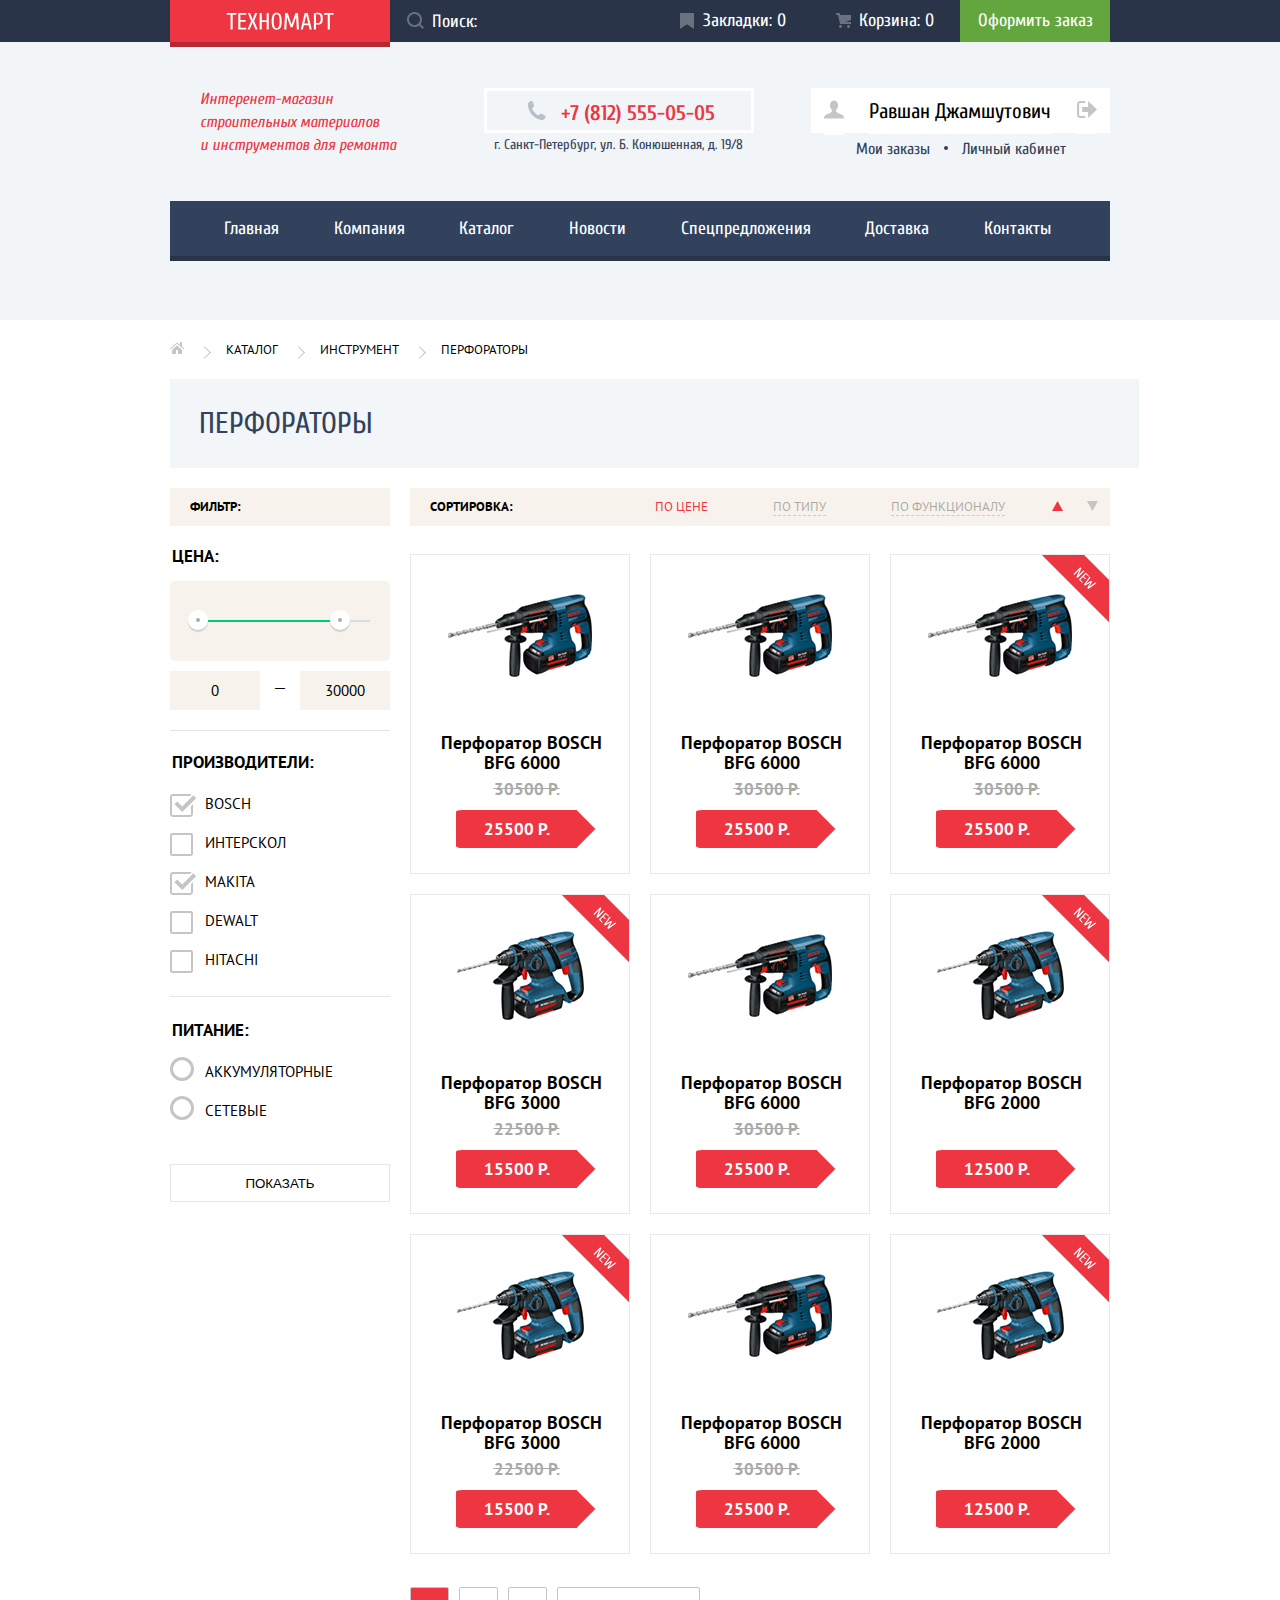
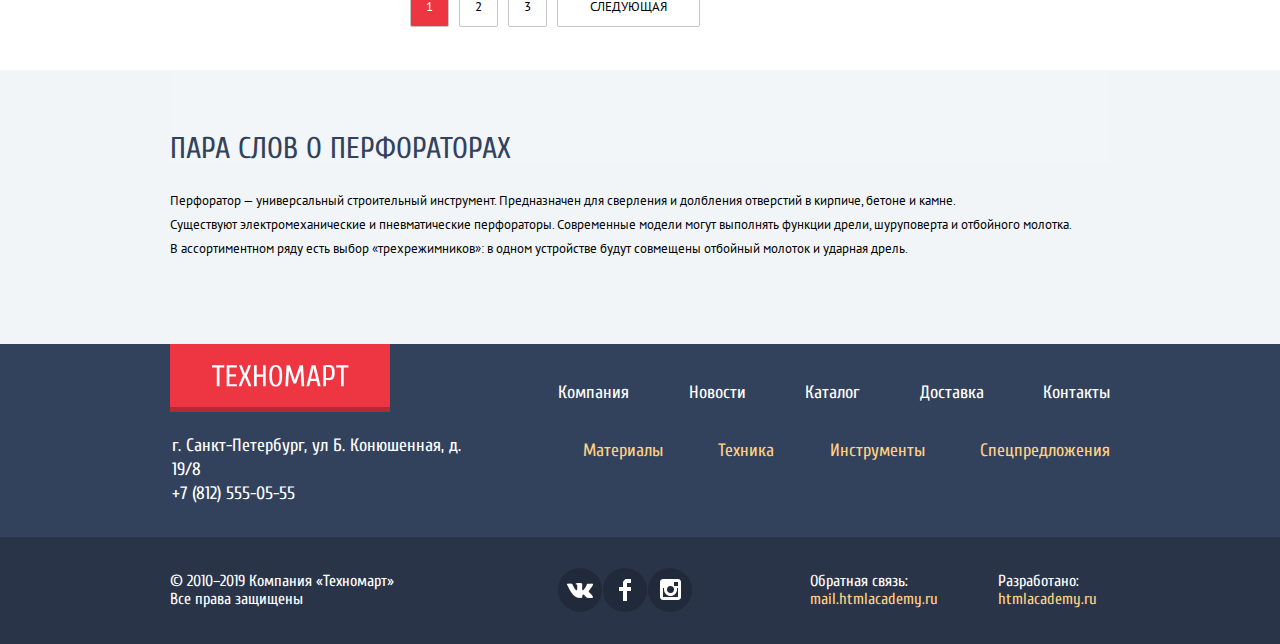
==== commit 109f3640: "исправлен слайдер" ====
--- a/catalog.html
+++ b/catalog.html
@@ -24,8 +24,8 @@
         </label>
       </form>
       <ul class="order-list"> 
-        <li class="order-item"><a class="bookmarks" href="">Закладки:0</a></li>
-        <li class="order-item"><a class="basket" href="">Корзина:0</a></li>
+        <li class="order-item"><a class="bookmarks" href="">Закладки: 0</a></li>
+        <li class="order-item"><a class="basket" href="">Корзина: 0</a></li>
         <li class="order-item order-button"><a href="">Оформить заказ</a></li>
       </ul>
     </div> 
@@ -171,7 +171,7 @@
 
      <fieldset>
       <legend>Питание:</legend>
-      <ul>
+      <ul class="radio-list">
         <li class="filter-item">
           <input class="visually-hidden input-radio filter-input" 
           type="radio" id="battery"  name="power-type" value="battery">
@@ -199,15 +199,15 @@
     <li><a href="" class="sort-item">По функционалу</a></li>
   </ul>
   <div class="sort-price-icon">
-    <a class="icon-up icon-price icon-price-current"><svg width="11" height="10" viewBox="0 0 11 10" fill="none" xmlns="http://www.w3.org/2000/svg"><path d="M5.5 10L0 0H11" fill="#C5C5C5"/></svg>
+    <a class="icon-up icon-price icon-price-current" href=""><svg  width="11" height="10" viewBox="0 0 11 10" fill="none" xmlns="http://www.w3.org/2000/svg"><path  class="icon-up" d="M5.5 10L0 0H11" fill="#C5C5C5"/></svg>
     </a>
-    <a class="icon-down icon-price"><svg width="11" height="10" viewBox="0 0 11 10" fill="none" xmlns="http://www.w3.org/2000/svg"><path d="M5.5 10L0 0H11" fill="#C5C5C5"/></svg>
+    <a class="icon-down icon-price" href=""><svg width="11" height="10" viewBox="0 0 11 10" fill="none" xmlns="http://www.w3.org/2000/svg"><path d="M5.5 10L0 0H11" fill="#C5C5C5"/></svg>
     </a>
   </div>
 </div>
 
 <ul class="catalog-list">
- <li class="product-item" tabindex="0">
+ <li class="product-item">
   <div class="image-block">
     <img src="img/bosch6000.png" width="144" height="128" alt="Перфоратор BOSCH   BFG 6000">
@@ -294,8 +294,7 @@
  BFG 2000">
   </div>
   <div class="description-block">
-    <p class="product-title">Перфоратор BOSCH - BFG 2000</p> 
+    <p class="product-title">Перфоратор BOSCH BFG 2000</p> 
     <p class="old-price visual-hidden">12500 P.</p>
     <div class="red-price"><span class="new-price">12500 Р.</span></div>
   </div>
@@ -347,8 +346,7 @@
  BFG 2000">
   </div>
   <div class="description-block">
-    <p class="product-title">Перфоратор BOSCH - BFG 2000</p> 
+    <p class="product-title">Перфоратор BOSCH BFG 2000</p> 
     <p class="old-price visual-hidden">12500 P.</p>
     <div class="red-price"><span class="new-price">12500 Р.</span></div>
   </div>
@@ -418,8 +416,7 @@
 <div class="bottom-footer-bar">
   <div class="bottom-footer container">
     <div class="copyright">
-      <p>© 2010–2019 Компания «Техномарт» -<br>Все права защищены</p>
+      <p>© 2010–2019 Компания «Техномарт»<br>Все права защищены</p>
     </div>
 
     <div class="socials">
--- a/css/style.css
+++ b/css/style.css
@@ -1143,21 +1143,18 @@
 	margin-bottom: 0;
 }
 
-.service-control:hover,
-.service-control:focus {
+.service-control:hover{
 	background-color: var(--dark-cyan-blue);
 	outline: none;
 }
 
-
-.service-control:active, 
+.service-control:active,
 .service-current {
 	background-color: var(--white);
 	color: var(--basic-cian-blue);
 	box-shadow: none;
-}
-
-
+	outline: none;
+}
 
 .service-list {
 	width: 619px;
@@ -1697,6 +1694,7 @@
 	margin-bottom: 27px;
 }
 
+
 .filter-item:not(:last-of-type) {
 	margin-bottom: 20px;
 }
@@ -1712,14 +1710,12 @@
 	text-transform: uppercase;
 }
 
-
-
 /***Price-range******/
 
 .range-controls {
 	position: relative;
   	height: 41px;
-  	margin-bottom: 15px;
+  	margin-bottom: 10px;
   	padding-top: 39px;
   	background-color: var(--beige);
   	border-radius: 5px;
@@ -1754,6 +1750,7 @@
 
 .range-controls .toggle-min {
   	left: 18px;
+
 }
 
 .range-controls .toggle-max {
@@ -1763,6 +1760,9 @@
 .price-controls {
   display: flex;
   justify-content: space-between;
+  font-size: 17px;
+  line-height: 18px;
+  font-family: "PT Sans", Arial, sans-serif;
 }
 
 .price-dash {
@@ -1818,14 +1818,13 @@
 	 position: relative;
 	 display: block;
   	 cursor: pointer;
-  	 /*user-select: none;*/
-  	 margin-left: 31px;
+  	 margin-left: 35px;
 }
 
 .input-checkbox + .filter-checkbox::before {
   	content: "";
   	position: absolute;
-  	left: -31px;
+  	left: -35px;
   	top: 0;
   	width: 19px;
    	height: 19px;
@@ -1837,7 +1836,7 @@
   content: "";
   position: absolute;
   top: 0;
-  left: -31px;
+  left: -35px;
   width: 27px;
   height: 23px;
   background-image: url("../img/checkbox-on.svg");
@@ -1849,7 +1848,7 @@
 .input-radio + .filter-radio::before {
   content: "";
   position: absolute;
-  left: -31px;
+  left: -35px;
   top: -5px;
   width: 18px;
   height: 18px;
@@ -1919,30 +1918,33 @@
 }
 
 .sort-price-icon {
-	width: 80px;
-	display: flex;
-	justify-content: center;
+	width: 70px;
+	display: flex;
+	justify-content: space-around;
 	align-items: center;
 
 }
 
-.icon-up svg {
-	transform: rotate(180deg);
-	margin-right: 21px;
-}
-
-.icon-price path:hover {
+.icon-up svg{
+	transform: rotate(180deg); 
+}
+
+.icon-price:hover path {
 	fill: var(--black);
 }
 
-.icon-price path:active {
+.icon-price:focus path {
+	fill: var(--black);
+	outline: none;
+}
+
+.icon-price:active  path {
 	fill: var(--basic-red);
 }
 
-.icon-price-current path {
+.icon-price-current  path {
 	fill: var(--basic-red);
 }
-
 
 
 .catalog-list {
@@ -1986,12 +1988,14 @@
 
 .pagination-item a:hover,
 .pagination-item a:focus {
-	border-color: var(--basic-red)
+	border-color: var(--basic-red);
+	color: var(--white);
 }
 
 .pagination-current a,
 .pagination-item a:active  {
   background-color: var(--basic-red);
+  color: var(--white);
 }
 
 /*Article*/
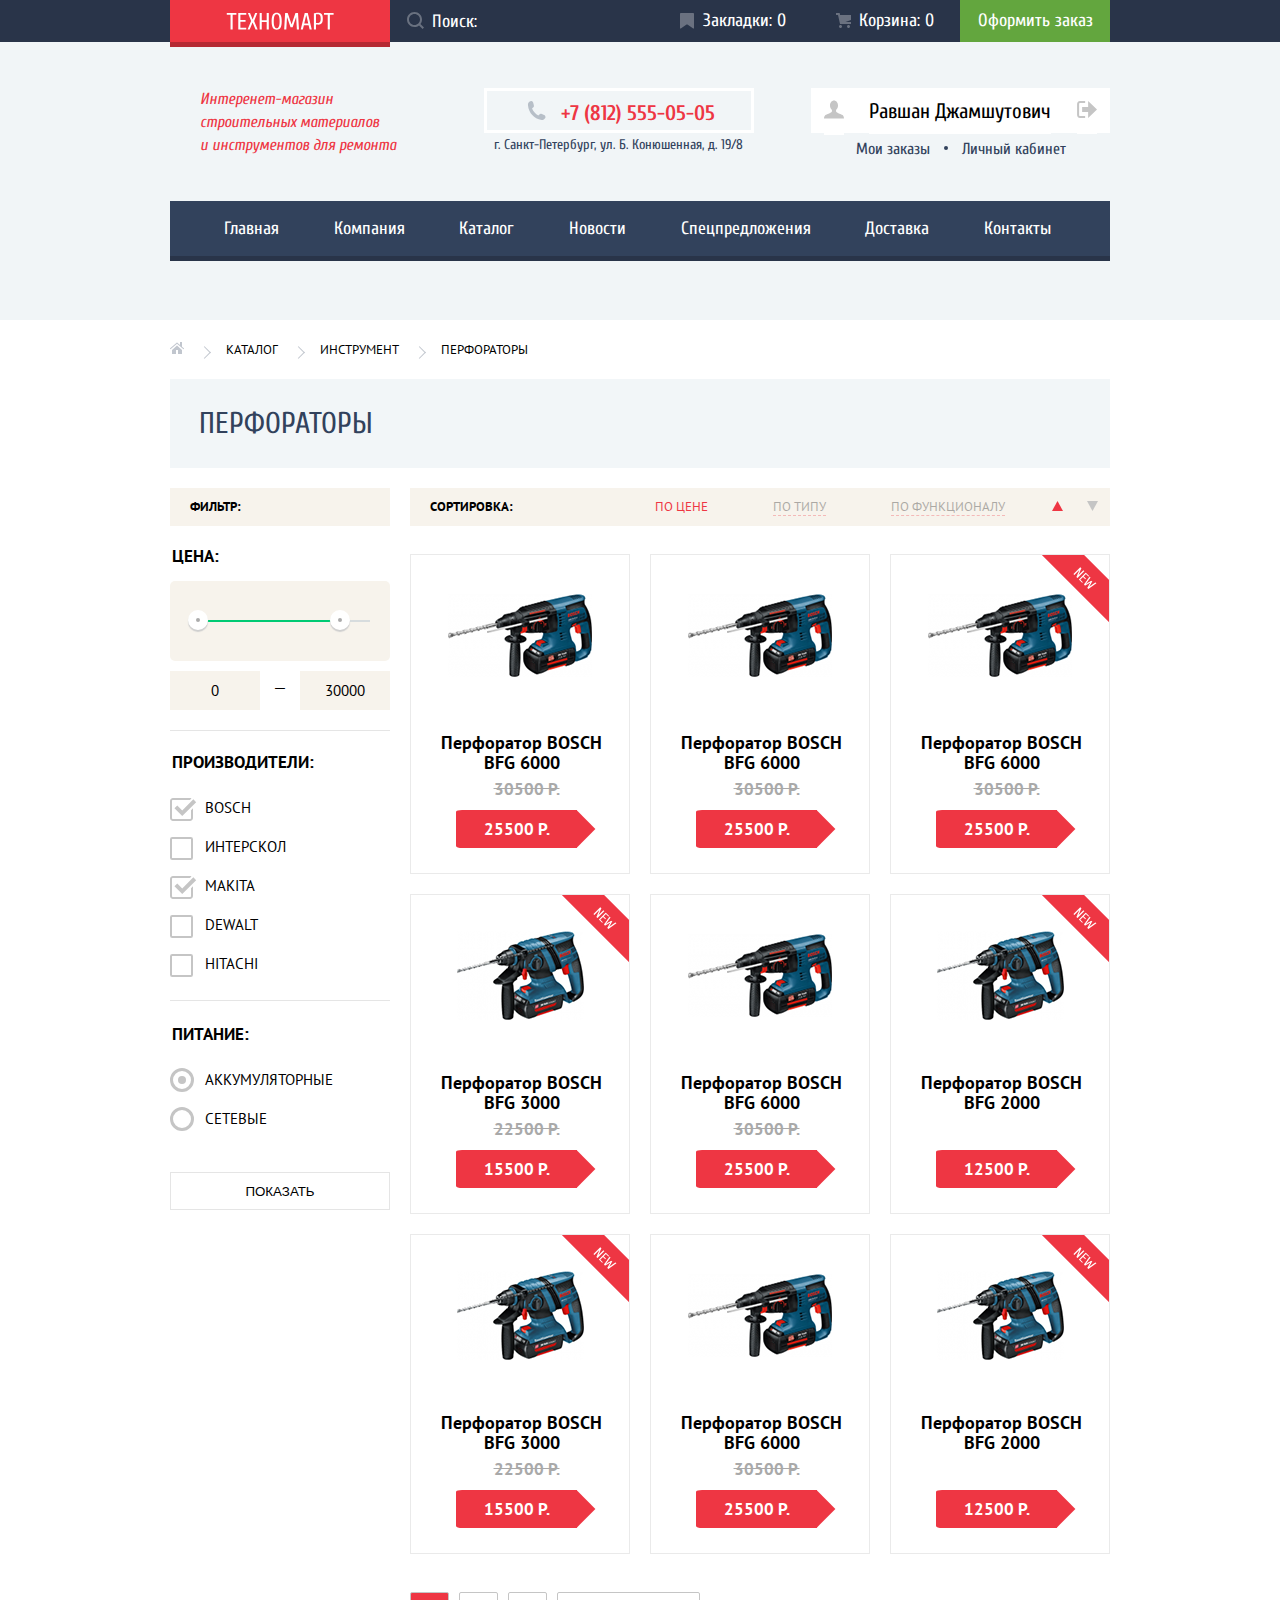
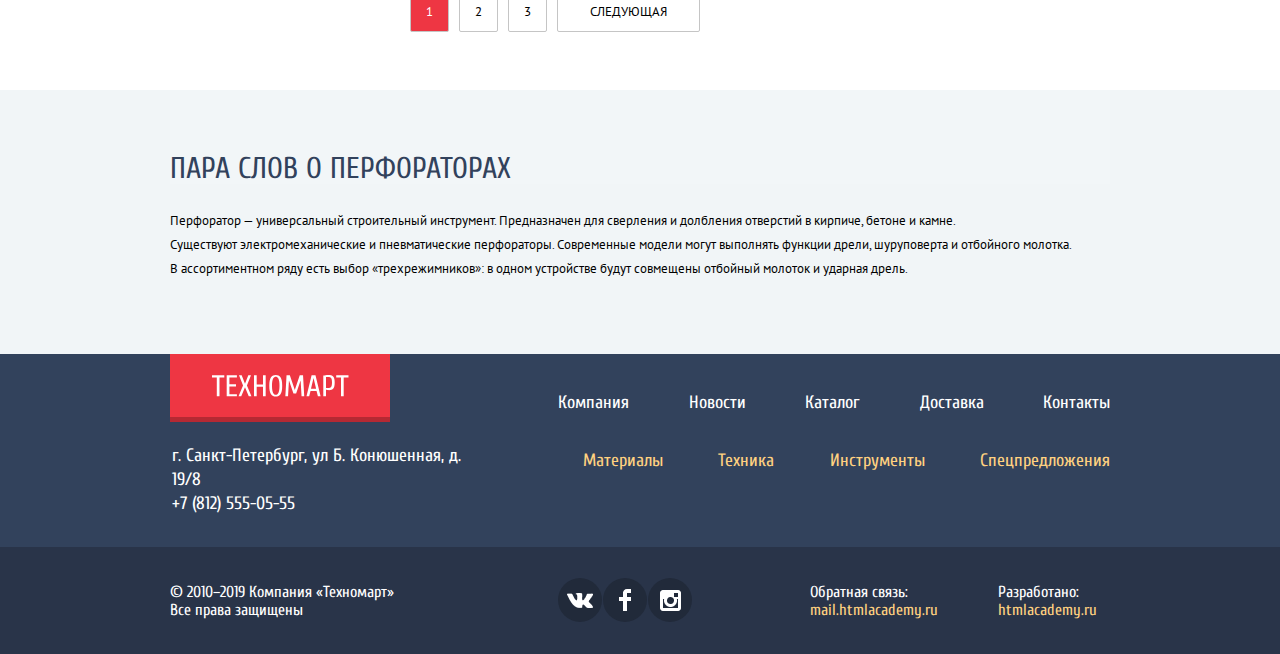
==== commit 61464c44: "Изменения в стилях" ====
--- a/catalog.html
+++ b/catalog.html
@@ -174,7 +174,7 @@
       <ul class="radio-list">
         <li class="filter-item">
           <input class="visually-hidden input-radio filter-input" 
-          type="radio" id="battery"  name="power-type" value="battery">
+          type="radio" id="battery"  name="power-type" value="battery" checked>
           <label class="filter-radio" for="battery">Аккумуляторные</label>
         </li>
 
@@ -184,6 +184,7 @@
           <label class="filter-radio" for="cable">Сетевые</label>
         </li>
       </ul>
+
 
     </fieldset>
     <button type="submit" class="button-filter">Показать</button>
@@ -207,7 +208,7 @@
 </div>
 
 <ul class="catalog-list">
- <li class="product-item">
+ <li class="product-item" tabindex="0">
   <div class="image-block">
     <img src="img/bosch6000.png" width="144" height="128" alt="Перфоратор BOSCH   BFG 6000">
--- a/css/style.css
+++ b/css/style.css
@@ -241,24 +241,16 @@
 }
 
 
-
 .logo img{
 	padding: 12px 56px 17px 56px;
 	
 }
 
-/*.logo::before {
-	content: "";
-	display: block;
-	position: absolute;
-	width: 220px;
-	height: 47px;
-	text-align: center;
-	background: var(--basic-red);
-	box-shadow: inset 0px -5px 0px var(--logo-shadow-red);
-}*/
-
 .logo:focus {
+	outline: none;
+}
+
+.logo:focus img {
 	outline: none;
 	background-color: var(--special-active-red);
 
@@ -1455,7 +1447,6 @@
 .catalog-heading {
 	font-size: 30px;
 	line-height: 30px;
-	width: 940px;
 	color: var(--basic-cian-blue);
 	text-transform: uppercase;
 }
@@ -1567,6 +1558,7 @@
 
 	font-family: "PT Sans", Arial, sans-serif;
 	color: var(--black);
+	padding-bottom: 40px;
 }
 
 .container {
@@ -1694,6 +1686,9 @@
 	margin-bottom: 27px;
 }
 
+.filter ul:last-of-type {
+	margin-top: 21px;
+}
 
 .filter-item:not(:last-of-type) {
 	margin-bottom: 20px;
@@ -1849,7 +1844,7 @@
   content: "";
   position: absolute;
   left: -35px;
-  top: -5px;
+  top: -2px;
   width: 18px;
   height: 18px;
   border: 3px solid var(--extra-light-grey);
@@ -1859,8 +1854,8 @@
 .input-radio:checked + .filter-radio::after {
   content: "";
   position: absolute;
-  top: 3px;
-  left: -23px;
+  top: 6px;
+  left: -27px;
   width: 8px;
   height: 8px;
   background-color: var(--extra-light-grey);
@@ -1933,9 +1928,12 @@
 	fill: var(--black);
 }
 
+.icon-price:focus  {
+	outline: none;
+}
+
 .icon-price:focus path {
 	fill: var(--black);
-	outline: none;
 }
 
 .icon-price:active  path {
@@ -1950,6 +1948,7 @@
 .catalog-list {
 	list-style: none;
 	margin-top: 8px;
+	margin-bottom: 18px;
 	padding: 0;
 }
 
@@ -1965,6 +1964,7 @@
 	line-height: 18px;
 	text-transform: uppercase;
 }
+
 .pagination-item {
 	height: 38px;
 }
@@ -1989,7 +1989,7 @@
 .pagination-item a:hover,
 .pagination-item a:focus {
 	border-color: var(--basic-red);
-	color: var(--white);
+	color: var(--black);
 }
 
 .pagination-current a,
@@ -2007,12 +2007,15 @@
 .blog {
 	background-color: var(--basic-background);
 	font-family: "PT Sans", Arial, sans-serif;
-	padding-bottom: 70px;
+	padding-bottom: 60px;
 
 }
 
 .blog h2 {
+	margin: 0;
+	padding: 0;
 	padding-top: 64px;
+	margin-bottom: 25px;
 }
 
 /*******Modal*********/
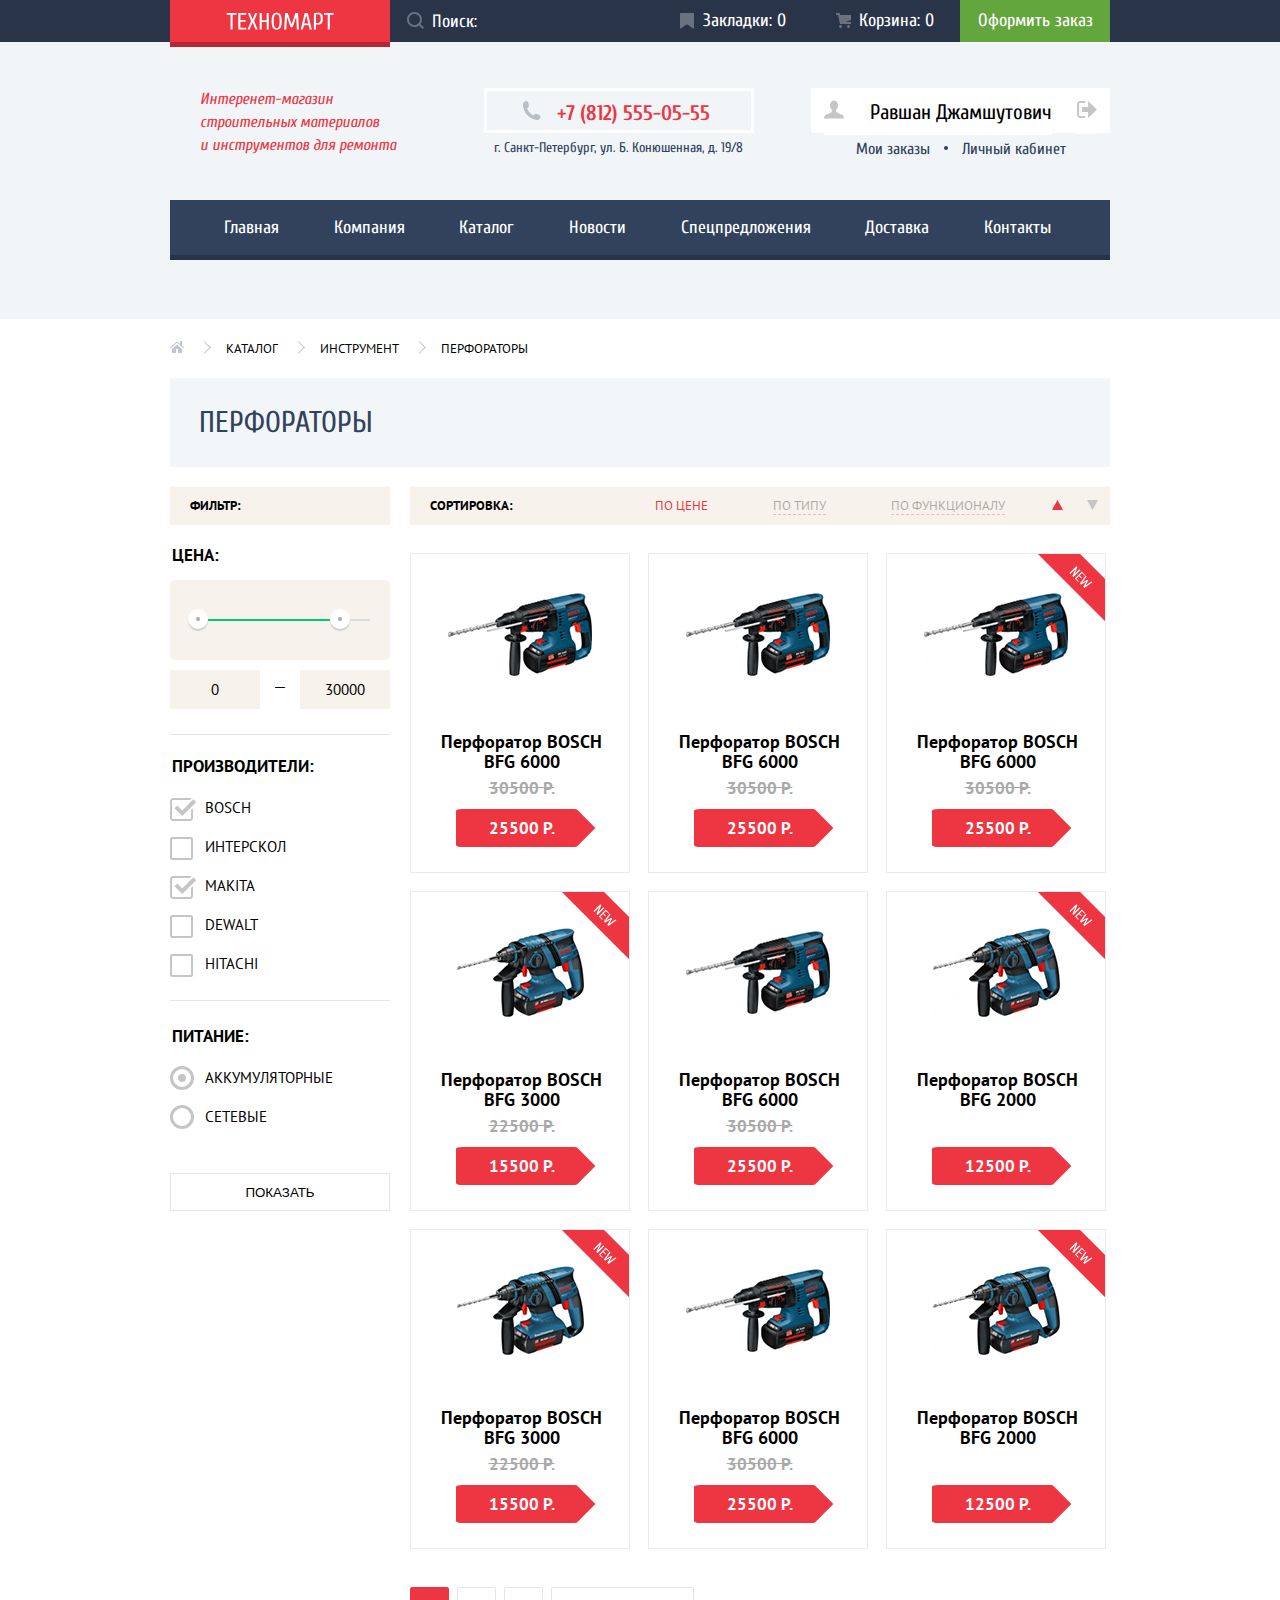
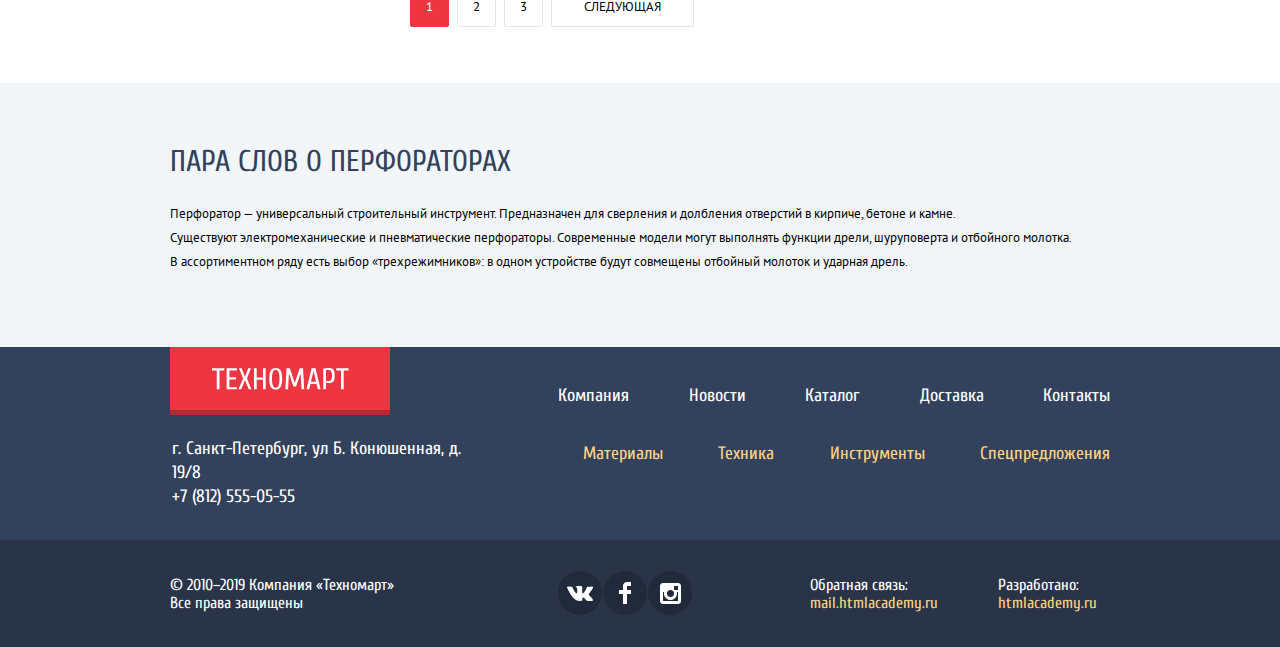
==== commit 4c2874f2: "Исправлены замечания" ====
--- a/catalog.html
+++ b/catalog.html
@@ -1,12 +1,12 @@
 <!DOCTYPE html>
-<html lang="ru">
+<html class="page" lang="ru">
 <head>
   <meta charset="utf-8">
   <title> HTML-Academy:Техномарт</title>
   <link href="https://fonts.googleapis.com/css2?family=Cuprum:ital,wght@0,400;0,700;1,400&display=swap" rel="stylesheet">
   <link href="https://fonts.googleapis.com/css2?family=PT+Sans:wght@400;700&display=swap" rel="stylesheet">
   <link rel="stylesheet" href="css/normalize.css">
-  <link rel="stylesheet" href="css/style.css">
+  <link rel="stylesheet" href="css/style.min.css">
 </head>
 <body class="page-body">
   <header class="main-header">
@@ -36,19 +36,18 @@
       <p>Интеренет-магазин<br>строительных материалов<br> и инструментов для ремонта</p>
     </div>
     <div class="contacts-header">
-      <div class="phone-number">
-        <p>+7 (812) 555-05-05</p></div>
+      <div class="phone-number-wrapper">
+        <a class="phone-number" href="tel:+78125550555">+7 (812) 555-05-55</a></div>
         <p class="adress">г. Санкт-Петербург, ул. Б. Конюшенная, д. 19/8</p>
-      </div>
+    </div>
 
       <div class="user-navigation">
         <div class="user-block authorized-user-block">
-          <a class="user-icon" href=""><svg width="20" height="19" viewBox="0 0 20 19" fill="none" xmlns="http://www.w3.org/2000/svg">
+          <a class="user-icon" href="" aria-label="Вход в профиль пользователя"><svg width="20" height="19" viewBox="0 0 20 19" fill="none" xmlns="http://www.w3.org/2000/svg">
             <path d="M17.881 14.666C15.737 13.931 13.625 13 12.674 12.276C12.017 11.775 11.904 10.658 12.157 9.861C13.275 8.958 14.021 7.384 14.021 5.583C14.021 2.776 12.221 0.5 10 0.5C7.77902 0.5 5.97901 2.776 5.97901 5.583C5.97901 7.384 6.72501 8.957 7.84201 9.86C8.09501 10.658 7.98302 11.775 7.32502 12.276C6.37502 13 4.26201 13.93 2.11801 14.666C-0.0259852 15.402 1.48343e-05 18.5 1.48343e-05 18.5H20C20 18.5 20.025 15.401 17.881 14.666Z" fill="#C5C5C5"/>
           </svg>
-        </a> 
-        <a class="user user-name" href="">Равшан Джамшутович</a>
-        <a class="user-icon" href=""><svg width="20" height="17" viewBox="0 0 20 17" fill="none" xmlns="http://www.w3.org/2000/svg">
+        <span class="user-name">Равшан Джамшутович</span></a>
+        <a class="user-icon" href="" aria-label="Деавторизация пользователя"><svg width="20" height="17" viewBox="0 0 20 17" fill="none" xmlns="http://www.w3.org/2000/svg">
           <path d="M20 8.5L11.125 0V6H5.125V11H11.125V17L20 8.5Z" fill="#c5c5c5"/>
           <path d="M2.10601 13.952V3.048C2.12401 2.672 2.27701 1.991 3.11601 1.991H8.14301V0H3.11601C0.938006 0 0.112006 1.81 0.0870056 3.027V13.973C0.112006 15.189 0.938006 17 3.11601 17H8.14301V15.01H3.11601C2.27701 15.01 2.12401 14.327 2.10601 13.952Z" fill="#C5C5C5"/></svg>
         </a>
@@ -83,7 +82,7 @@
     <h2 class="visually-hidden">Навигация по каталогу</h2>
     <ul class="breadcrumbs">
       <li class="breadcrumbs-icon">
-        <a href="index.html"><img src="img/icon-home.svg" width="14" height="12" alt="Главная"></a>
+        <a href="index.html" aria-label="Главная страница"><img src="img/icon-home.svg" width="14" height="12" alt="Главная"></a>
       </li>
 
       <li class="breadcrumbs-icon">
@@ -163,9 +162,7 @@
            <input class="visually-hidden input-checkbox filter-input" type="checkbox" name="Hitachi" id="filter-Hitachi">
            <label for="filter-Hitachi" class="filter-checkbox">Hitachi</label>
          </li>
-
-
-       </ul>
+      </ul>
 
      </fieldset>
 
@@ -200,9 +197,9 @@
     <li><a href="" class="sort-item">По функционалу</a></li>
   </ul>
   <div class="sort-price-icon">
-    <a class="icon-up icon-price icon-price-current" href=""><svg  width="11" height="10" viewBox="0 0 11 10" fill="none" xmlns="http://www.w3.org/2000/svg"><path  class="icon-up" d="M5.5 10L0 0H11" fill="#C5C5C5"/></svg>
+    <a class="icon-up icon-price icon-price-current" href="" aria-label="Цена по возрастанию"><svg  width="11" height="10" viewBox="0 0 11 10" fill="none" xmlns="http://www.w3.org/2000/svg"><path  class="icon-up" d="M5.5 10L0 0H11" fill="#C5C5C5"/></svg>
     </a>
-    <a class="icon-down icon-price" href=""><svg width="11" height="10" viewBox="0 0 11 10" fill="none" xmlns="http://www.w3.org/2000/svg"><path d="M5.5 10L0 0H11" fill="#C5C5C5"/></svg>
+    <a class="icon-down icon-price" href="" aria-label="Цена по убыванию"><svg width="11" height="10" viewBox="0 0 11 10" fill="none" xmlns="http://www.w3.org/2000/svg"><path d="M5.5 10L0 0H11" fill="#C5C5C5"/></svg>
     </a>
   </div>
 </div>
@@ -452,6 +449,6 @@
   <button class="modal-close" type="button" aria-label="Закрыть"></button>
 
 </section>
-<script src="js/cart.js"></script>
+<script src="js/cart.min.js"></script>
 </body>
 </html>
--- a/css/style.min.css
+++ b/css/style.min.css
@@ -0,0 +1 @@
+@-webkit-keyframes pop-up{0%{transform:translateX(1000px)}10%{transform:translate(600px)}20%{transform:translateX(600px)}30%{transform:translateX(400)}40%,50%{transform:translateX(298px)}60%{transform:translateX(1px)}70%,90%{transform:translateX(-200px)}80%{transform:translateX(-400px)}to{z-index:10000}}@keyframes pop-up{0%{transform:translateX(1000px)}10%{transform:translate(600px)}20%{transform:translateX(600px)}30%{transform:translateX(400)}40%,50%{transform:translateX(298px)}60%{transform:translateX(1px)}70%,90%{transform:translateX(-200px)}80%{transform:translateX(-400px)}to{z-index:10000}}:root{--basic-red: #ee3643;--basic-green: #63a63e;--basic-cian-blue: #32425C;--almost-black-blue: #161D29;--black: #000000;--white: #ffffff;--special-yellow: #ffbf47;--special-blue: #3bbce3;--special-lilac: #dc91d8 ;--special-lightgreen: #8ed78f;--special-hover-red: #ca2c37;--special-active-red: #bA2732;--dark-cyan-blue: #293449;--border-grey: #eaeaea;--background-linen: #f9f5f0;--light-grey: #a9a9a9;--extra-light-grey: #c5c5c5;--super-extra-light-grey: #e5e5e5;--basic-background: #f1f5f7;--dark-grey: #888888;--special-light-yellow: #ffd180;--extra-dark-cyan-blue: #293449;--slider-background: rgba(0, 0, 0, 0.0001);--logo-shadow-red: rgba(0, 0, 0, 0.24);--beige: #f7f3ec;--super-extra-dark-blue: #212a3a;--almost-white-grey: #f2f6f8;--toggle-grey: #ababab;--slider-opacity: rgba(0, 0, 0, 0.25);--grass: #367315;--salad: #5FBB2D;--dirty-grass: #518534;--login-grey: #3D546F;--icon-right-grey: #c1c6ce;--black-shadow: rgba(0, 0, 0, 0.15);--scale-grey: #d7dcde;--scale-green: #00ca74;--smoke-white: #f4f4f4;--sea-shell: #f1f1f1}body,html{min-width:940px;margin:0;padding:0;font-family:Cuprum,Arial,sans-serif;font-size:13px;line-height:24px;font-weight:400;font-style:normal;color:var(--black);background-color:var(--white);background-position:top center;background-repeat:no-repeat}a{text-decoration:none;color:var(--white)}img{max-width:100%;height:auto}input[type=search]::-webkit-input-placeholder{color:var(--white)}input[type=search]::-moz-placeholder{color:var(--white)}input[type=search]::placeholder{color:var(--white)}.visually-hidden{position:absolute;width:1px;height:1px;margin:-1px;border:0;padding:0;white-space:nowrap;-webkit-clip-path:inset(100%);clip-path:inset(100%);clip:rect(0 0 0 0);overflow:hidden}.visual-hidden{visibility:hidden}.visually-hidden:not(:active),input[type=checkbox].visually-hidden,input[type=radio].visually-hidden{position:absolute;width:1px;height:1px;margin:-5px;border:0;padding:0;white-space:nowrap;-webkit-clip-path:inset(100%);clip-path:inset(100%);clip:rect(0 0 0 0);overflow:hidden}.page{width:100%}.page-body,.page-catalog-body{display:grid;grid-template-rows:-webkit-min-content 1fr -webkit-min-content;grid-template-rows:min-content 1fr min-content;align-content:start}.promo-list{display:grid;grid-template-columns:300px 300px 300px;grid-template-rows:123px 123px 123px;grid-gap:20px}.promo-list .slider-box{grid-column:1/3;grid-row:2/4}.product-list{display:grid;grid-template-columns:220px 220px 220px 220px;grid-gap:20px}.page{height:100%}.page-body,.page-catalog-body{min-height:100%}.container{width:940px;margin:0 auto;padding:0 10px}.button{display:flex;align-items:center;justify-content:center;flex-wrap:wrap;font-family:Cuprum,Arial,sans-serif;font-size:14px;line-height:18px;min-height:38px;font-weight:400;font-style:normal;text-transform:uppercase;color:var(--white);border:0}.red-button{background-color:var(--basic-red)}.red-button:focus,.red-button:hover{background-color:var(--special-hover-red)}.red-button:active{background-color:var(--special-active-red)}.section-heading{font-family:inherit;font-style:normal;font-weight:400;font-size:30px;line-height:30px;text-transform:uppercase}.main-header{padding-bottom:59px;font-size:18px;font-weight:400;background-color:var(--basic-background);margin-bottom:21px}.top-header-bar{background-color:var(--extra-dark-cyan-blue);height:42px;margin-bottom:46px}.top-header-block{display:flex;flex-wrap:wrap;color:#fff}.logo-wrapper{width:220px;height:47px;text-align:center;background:var(--basic-red);box-shadow:inset 0 -5px 0 var(--logo-shadow-red)}.logo img{padding:12px 56px 17px}.logo:focus{outline:0}.logo:focus img{outline:0;background-color:var(--special-active-red)}.logo img:active{background-color:var(--special-active-red)}.header-search,.search-form{position:relative}.header-search{min-height:42px;width:270px;padding:0 0 0 42px;background-color:var(--extra-dark-cyan-blue);border:0;font-size:18px;font-family:inherit;color:var(--black);cursor:pointer}.header-search+label{position:absolute;top:12px;left:17px}.search-label path{opacity:30%}.header-search:hover{outline:0}.header-search:hover+.search-label path{opacity:1}.header-search:focus{background-color:var(--white);outline:0}.header-search:focus+.search-label path{fill:var(--basic-red)}.order-list{display:flex;flex-wrap:wrap;list-style:none;margin:0;padding:0}.order-item{height:42px;display:flex;width:150px;align-items:center;justify-content:center;border:0;background-color:var(--extra-dark-cyan-blue);text-align:center;overflow:clip}.basket::before,.bookmarks::before{content:"";position:absolute;top:13px;opacity:30%}.bookmarks::before{width:14px;height:16px;left:20px;background:url(../img/bookmarks-icon.svg) no-repeat 0 0}.basket::before{width:15px;height:15px;left:26px;background:url(../img/basket-icon.svg) no-repeat 0 0}.basket,.bookmarks{position:relative;width:105px}.bookmarks{padding:9px 24px 9px 43px}.basket{padding:9px 26px 9px 49px}.basket:focus::before,.basket:hover::before,.bookmarks:focus::before,.bookmarks:hover::before{opacity:1}.bookmarks:active{background-color:var(--almost-black-blue)}.basket:active{opacity:30%}.order-button{width:150px;background-color:var(--basic-green)}.order-button a{padding:9px 16px}.order-button a:focus,.order-button a:hover{background-color:var(--salad);outline:0}.order-button a:active{opacity:50%}.middle-bottom-header-bar{background-color:var(--basic-background)}.middle-header-block{display:flex;justify-content:space-between;padding-bottom:22px}.adress p,.contacts-header p,.header-heading p{padding:0;margin:0}.header-heading{font-size:16px;padding:0;font-weight:400;font-style:italic;color:var(--basic-red);line-height:23px;margin:0 0 0 30px}.contacts-header{max-width:270px;margin-left:30px;text-overflow:wrap}.phone-number-wrapper{width:264px;height:39px;border:3px solid var(--white);margin-bottom:3px}.phone-number{display:block;position:relative;margin-top:7px;margin-left:70px;color:var(--basic-red);font-weight:700;font-size:21px;line-height:30px}.phone-number::before,.promo-materials::after{content:"";position:absolute;background-repeat:no-repeat}.phone-number::before{background-image:url(../img/icon-phone.svg);left:-35px;top:3px;width:100%;height:100%}.adress{font-size:14px;line-height:24px;color:var(--basic-cian-blue);margin-top:3px;text-align:center}.user-block{display:flex;justify-content:space-between;flex-wrap:wrap;height:45px}.user-block a{display:block;background-color:#fff;color:var(--black);padding-top:12px;padding-bottom:12px}.user-login span{margin-left:6px;padding-left:19px}.user-account{font-size:21px;line-height:21px;font-weight:400;text-align:center}.user-login{position:relative;width:121px;margin-right:10px}.user-login svg{position:absolute;left:19px;top:14px}.user-registration{width:150px}.user-login:hover path{fill:var(--basic-red)}.user-account:hover{color:var(--basic-red)}.user-account:active{color:var(--extra-light-grey)}.user-login:active path{fill:var(--extra-light-grey)}.main-navigation{background:var(--basic-cian-blue);box-shadow:inset 0 -5px 0 var(--extra-dark-cyan-blue);min-height:60px;font-size:18px;font-weight:400;padding:0}.navigation-list{display:flex;justify-content:space-around;flex-wrap:wrap;list-style:none;padding:0;margin-right:32px;margin-left:27px}.navigation-item{padding-top:16px}.navigation-item a{padding:16px 20px 20px}.navigation-item a:hover{background-color:var(--dark-cyan-blue);opacity:.5}.promo-list{list-style:none;padding:0;margin:38px 0 59px;color:var(--white)}.promo-box{width:300px;height:123px}.promo-box h3,.transparent-button{overflow:hidden;text-overflow:ellipsis}.promo-box h3{font-size:24px;font-weight:700;line-height:30px;padding:0;margin:20px 0 14px 23px;max-width:200px;white-space:nowrap}.transparent-button{width:135px;height:38px;margin-left:23px;background-color:rgba(255,255,255,.3);color:#fff}.transparent-button:hover{background-color:var(--extra-light-grey)}.transparent-button:active{background-color:var(--light-grey)}.promo-materials{position:relative;background:var(--special-yellow) url(../img/materials-icon.png) no-repeat 213px center}.promo-materials::after{background-image:url(../img/new.png);top:0;right:0;width:70px;height:70px}.promo-instruments{background:var(--special-blue) url(../img/instruments-icon.png) no-repeat 194px center}.promo-technics{background:var(--special-lilac) url(../img/technics-icon.png) no-repeat 191px center}.promo-discounts{background:var(--special-lightgreen) url(../img/discounts-icon.png) no-repeat 196px center}.promo-delivery{background:var(--special-yellow) url(../img/delivery-icon.png) no-repeat 191px center}.filter ul,.slider-list{list-style:none;margin:0;padding:0}.slider-box{width:620px;height:266px;background-color:var(--light-grey);position:relative}.promo-slide,.text-slider{position:absolute;width:100%;height:100%}.text-slider{height:104px;background-color:var(--slider-opacity)}.slide-1{background:var(--light-grey) url(../img/slider-rock-drill.jpg) no-repeat}.slide-2{background:var(--light-grey) url(../img/slider-drill.jpg) no-repeat}.slide-heading{font-weight:700;font-size:36px;line-height:36px;margin:23px 0 0 24px;padding:0;text-transform:uppercase}.popular h2,.promo-slide p{padding:0;margin:5px 0 0 24px;font-weight:400;font-size:18px;line-height:24px}.catalog-button a,.slider-controls{position:absolute;width:192px;left:24px;bottom:27px}.slider-controls{bottom:36px;left:295px;z-index:2;display:flex;width:30px;justify-content:space-between}.slider-control{padding:0;width:10px;height:10px;background-color:var(--white);border:2px solid var(--white);border-radius:50%;cursor:pointer}.slider-control-current{background-color:var(--basic-red)}.promo-slide{display:none}.slider-arrows{position:absolute;top:122px;z-index:3;display:flex;width:620px;justify-content:space-between}.slider-arrow{position:relative;visibility:hidden}.slider-arrow-left{margin-left:24px}.slider-arrow-right{margin-right:24px}.slider-arrow-left::after,.slider-arrow-right::after{content:"";position:absolute;display:block;top:0;z-index:4;background-image:url(../img/icon-left.svg);background-repeat:no-repeat;width:21px;height:38px;cursor:pointer;visibility:visible}.slider-arrow-left::after{left:3px}.slider-arrow-right::after{right:3px;transform:rotate(180deg)}.popular{display:flex;justify-content:space-between;align-items:center;min-height:89px;margin-bottom:20px;background-color:var(--background-linen)}.popular h2{font-style:normal;font-size:30px;line-height:30px;margin:0 0 0 28px}.popular .button{margin-right:14px;width:192px}.product-list{padding:0;list-style:none;margin:0 auto 70px}.image-block,.product-item{width:218px;position:relative}.product-item{display:grid;grid-template-rows:170px 1fr;min-height:318px;font-family:"PT Sans",Arial,sans-serif;font-style:normal;font-weight:700;background-color:inherit;text-align:center;border:1px solid var(--border-grey)}.image-block{align-self:center}.image-block img{-o-object-fit:cover;object-fit:cover;z-index:20}.new::after{content:"";position:absolute;background-image:url(../img/new.png);background-repeat:no-repeat;top:0;right:0;width:70px;height:70px;z-index:3}.product-title{width:185px;text-align:center;align-self:center;padding:0;margin:0 0 7px 18px;font-size:18px;line-height:20px}.red-price,.red-price::after{background-color:var(--basic-red)}.red-price{position:relative;display:flex;justify-content:center;flex-wrap:wrap;width:121px;height:38px;color:var(--white);margin-bottom:21px;border-radius:5% 2% 2% 5%;margin-left:45px;z-index:2}.red-price::after{content:"";position:absolute;width:26px;height:26px;right:-13px;top:6px;transform:rotate(45deg);z-index:-1}.new-price,.old-price{font-size:17px;line-height:18px;overflow:hidden;text-overflow:ellipsis}.new-price{margin-left:10px;padding:10px}.old-price{width:141px;margin-left:40px;color:var(--light-grey);margin-top:7px;margin-bottom:12px}.description-block{margin-top:8px}.product-pop-up{position:absolute;visibility:hidden;z-index:2;top:0;left:0;text-align:center;height:170px;width:218px;background-color:var(--white)}.product-item:hover{box-shadow:0 4px 20px 0 var(--black-shadow)}.product-item:hover .product-pop-up{visibility:visible}.product-item:focus-within{outline:red}.product-item:focus-within .product-pop-up{visibility:visible}.modal-button{position:relative;width:135px;min-height:38px;overflow:clip;border-radius:2px;font-style:normal;font-weight:400;font-size:14px;line-height:18px;font-family:Cuprum,Arial,sans-serif;text-transform:uppercase;border:0}.button-buy{background:var(--basic-green) url(../img/basket-icon.svg) no-repeat 30px 12px;color:var(--white);box-shadow:inset 0 -3px 0 var(--grass);margin-top:30px;margin-bottom:10px;padding:9px 26px 9px 49px}.button-buy:focus,.button-buy:hover{background-color:var(--salad)}.button-buy:active{background-color:var(--dirty-grass)}.button-bookmarks{background-color:var(--white);outline:3px solid var(--basic-green);outline-offset:-3px;color:var(--basic-cian-blue);padding:11px 20px 9px}.button-bookmarks:focus,.button-bookmarks:hover{outline:3px solid var(--basic-cian-blue)}.button-bookmarks:active{outline:3px solid var(--dark-grey);color:var(--dark-grey)}.popular-manufacturers .button{margin-right:19px}.manufacturers-list{display:grid;grid-template-columns:repeat(4,220px);grid-gap:20px;padding:0;margin-bottom:70px;list-style:none}.manufacturers-item{position:relative;width:218px;height:143px;border:1px solid var(--border-grey);background-color:rgba(0,0,0,.0001)}.manufacturers-item a{display:flex;align-items:center;justify-content:center;position:absolute;width:218px;height:143px}.manufacturers-item:focus,.manufacturers-item:hover{box-shadow:0 4px 20px 0 var(--black-shadow)}.manufacturers-item:active{opacity:10%}.services-bar{background-color:var(--basic-background);margin-bottom:70px}.service-block{padding-top:40px}.service-box{position:relative;display:flex;justify-content:space-between;flex-wrap:wrap;margin-top:70px}.service-list h3{font-style:normal;font-weight:400;font-size:30px;line-height:30px;text-transform:uppercase;color:#000;padding:0;margin:0 0 30px}.service-block p{font-family:"PT Sans",Arial,sans-serif;color:var(--black)}.service-control,.service-controls{width:240px;height:61px;text-align:left}.service-controls{position:relative}.service-controls::after{content:"";position:absolute;width:10px;height:279px;left:230px;top:-40px;background-image:url(../img/line.png)}.service-control{font-size:21px;line-height:30px;font-weight:700;font-family:Cuprum,Arial,sans-serif;padding-left:22px;background:var(--basic-cian-blue);box-shadow:0 1px 0 var(--dark-cyan-blue),inset 0 1px 0 #405069;border:0;color:var(--white)}.service-cotrol:not(:last-child){margin-bottom:0}.service-control:hover{background-color:var(--dark-cyan-blue);outline:0}.service-control:active,.service-current,.service-current:hover{background-color:var(--white);color:var(--basic-cian-blue);box-shadow:none;outline:0}.service-list{width:619px;height:283px;list-style:none;margin:0;padding:0}.slide-service{width:619px;height:283px;position:absolute;display:none}.modal-map image,.slide-current{display:block}.slide-delivery{background:url(../img/delivery-background.png) no-repeat right bottom}.slide-guarantee{background:url(../img/guarantee-background.png) no-repeat right bottom}.slide-credit{background:url(../img/credit-background.png) no-repeat right bottom}.slide-credit .red-button{width:220px}.company-information{position:relative;display:flex;justify-content:space-between;flex-wrap:wrap;margin:auto;font-family:"PT Sans",Arial,sans-serif;padding-bottom:70px}.company-information h2{padding:0;font-family:Cuprum,Arial,sans-serif;margin:0 0 24px}.promo-text p{margin:0;padding:0}.promo-text{width:460px;min-height:147px}.promo-text p:not(:last-child){margin-bottom:25px}.contact-company p{margin-bottom:32px}.transport-list{font-family:Cuprum,Arial,sans-serif;list-style:none;padding:0;position:relative;margin:0 0 20px}.transport-list li{font-size:18px;line-height:24px;margin-left:37px}.transport-icon:not(:last-of-type){margin-bottom:12px}.transport-list li::before{content:"";position:absolute;left:0;margin-top:12px;width:25px;height:2px;background-color:var(--basic-red);border:0}.contact-company img{margin-bottom:20px}.about-company .red-button{width:220px}.contact-company .red-button{width:300px}.main-footer{color:var(--white);background-color:var(--basic-cian-blue);min-height:300px}.top-footer-bar{background-color:var(---basic-cian-blue);min-height:193px}.top-footer{display:flex;justify-content:space-between;flex-wrap:wrap;background-color:var(--basic-cian-blue);font-size:18px;line-height:24px;font-style:normal}.top-footer-left{max-width:380px;overflow-wrap:break-word}.footer-logo{height:68px;margin-bottom:22px}.footer-logo img{padding:20px 41px 25px}.contacts-footer{width:321px;font-weight:400;padding:0;margin:0 0 0 2px}.navigation-footer-list{display:flex;justify-content:space-between;flex-wrap:wrap;list-style:none;max-width:560px;margin:0;padding:auto}.white-list{margin-top:37px;margin-bottom:34px;margin-right:0}.yellow-list{width:527px;margin-right:0;margin-left:25px;margin-bottom:74px}.yellow-link{color:var(--special-light-yellow)}.white-list a:focus,.white-list a:hover,.yellow-link:focus,.yellow-link:hover{text-decoration:underline}.navigation-footer-list a:active{opacity:50%;text-decoration:none;mix-blend-mode:normal}.bottom-footer,.bottom-footer-bar{background-color:var(--extra-dark-cyan-blue);min-height:107px}.bottom-footer{display:flex;justify-content:space-between;align-items:center;flex-wrap:wrap;font-size:16px;line-height:18px}.copyright{width:300px;margin:0}.social-list{align-self:center;max-width:230px;list-style:none;padding:0;margin:0 0 0 88px;display:flex;justify-content:space-between;flex-wrap:wrap}.social-list li:not(:last-child){margin-right:1px;margin-bottom:1px}.social-button{align-self:center;display:flex;justify-content:center;align-items:center;background-color:var(--super-extra-dark-blue);width:44px;height:44px;border-radius:50%}.social-button:hover{background-color:red}.other-info{display:flex;justify-content:start;flex-wrap:wrap}.designed-by p,.feedback-link p{margin:0;padding:0}.designed-by{margin-right:13px;margin-left:60px}.feedback-link{margin-left:118px}.designed-by a:active,.feedback-link a:active{color:var(--basic-red);text-decoration:none}.catalog-heading{color:var(--basic-cian-blue);text-transform:uppercase}.authorized-user-block{width:299px;background-color:var(--white);display:flex;justify-content:space-around;align-items:center;font-family:Cuprum,Arial,sans-serif;font-size:21px;line-height:21px}.user-name{padding-left:21px;padding-top:12px}.user-icon:hover path{fill:var(--login-grey)}.user-icon:active path{fill:var(--extra-light-grey)}.user-name:active{color:var(--extra-light-grey)}.user-links{width:210px;display:flex;justify-content:space-between;text-align:center;margin-top:7px;margin-left:45px;position:relative}.user-link{position:relative;font-size:16px;line-height:18px;color:var(--basic-cian-blue)}.user-links::after{content:"";position:absolute;width:4px;height:4px;top:6px;left:88px;border-radius:50%;border:0;background-color:var(--basic-cian-blue)}.user-link:hover{color:var(--basic-red)}.user-links:hover::after{background:var(--basic-red)}.user-link:active{color:var(--extra-light-grey)}.user-links:active::after{background:var(--extra-light-grey)}.catalog-container{display:grid;grid-template-columns:220px 1fr;grid-gap:20px;align-content:start}.current-page-heading{grid-column:1/-1}.sorter{grid-column:2/-1}.filter{grid-row:2/6}.catalog-list{display:grid;grid-gap:18px;grid-template-columns:220px 220px 220px}.pagination-list{grid-column:2/-1}.breadcrumbs,.catalog-container{font-family:"PT Sans",Arial,sans-serif}.catalog-container{color:var(--black);padding-bottom:40px}.breadcrumbs{display:flex;flex-direction:start;list-style:none;font-size:13px;line-height:18px;padding:0;margin:0 0 20px}.breadcrumbs li{position:relative;margin-right:42px}.breadcrumbs li::after{content:"";position:absolute;width:8px;height:8px;background-color:none;border-top:1px solid var(--icon-right-grey);border-right:1px solid var(--icon-right-grey);top:3px;right:-25px;transform:rotate(45deg)}.breadcrumbs li:last-child{margin-right:0}.breadcrumbs-current::after{display:none}.breadcrumbs a{color:var(--basic-black);text-transform:uppercase}.catalog-heading{background-color:var(--almost-white-grey);font-family:Cuprum,Arial,sans-serif;font-weight:400;font-style:normal;font-size:30px;line-height:30px}.current-page-heading{height:89px;margin:0;display:flex;align-items:center;padding:0 0 0 29px}.row-wrapper{text-transform:uppercase;background-color:var(--beige);color:var(--black);min-height:38px}.filter h3,.sorter h3{font-size:13px;line-height:18px;width:220px;padding-left:20px;padding-top:10px;margin:0}.filter{width:220px}.filter .row-wrapper{margin-bottom:15px}.filter label{font-family:"PT Sans",Arial,sans-serif;text-transform:uppercase;font-size:15px;line-height:19px}.filter fieldset{margin:0;padding:0;border:0}.filter fieldset:first-child{margin-bottom:16px;padding-bottom:25px;padding-top:10px}.filter fieldset:not(:first-child),.filter-item:not(:last-of-type){margin-bottom:20px}.filter ul:first-of-type{margin-top:17px;margin-bottom:27px}.filter fieldset:not(:last-of-type){border-bottom:1px solid var(--super-extra-light-grey)}.filter legend{font-size:17px;line-height:30px;font-weight:700;text-transform:uppercase}.range-controls{position:relative;height:41px;margin-bottom:10px;padding-top:39px;background-color:var(--beige);border-radius:5px;padding-right:20px;padding-left:20px}.range-controls .scale{height:2px;background:var(--scale-grey)}.range-controls .bar{height:2px;background-color:var(--scale-green);width:152px}.range-controls .toggle{position:absolute;top:29px;left:0;width:4px;height:4px;padding:0;border:8px solid var(--white);background-color:var(--toggle-grey);border-radius:50%;box-shadow:0 2px 1px 0 #cfcfcf;cursor:pointer}.range-controls .toggle-min{left:18px}.range-controls .toggle-max{left:160px}.price-controls{display:flex;justify-content:space-between;font-size:17px;line-height:18px;font-family:"PT Sans",Arial,sans-serif}.price-dash{text-align:center}.price-dash p{margin:0;padding-top:7px}.price-controls input{font-family:inherit;font-size:inherit;margin:0;width:70px;padding:10px;background-color:var(--beige);text-align:center;border:0}input[type=number]::-webkit-inner-spin-button,input[type=number]::-webkit-outer-spin-button{-webkit-appearance:none;margin:0}input[type=number]{-moz-appearance:textfield}input[type=number]:focus,input[type=number]:hover{-moz-appearance:number-input}.flter-manufacturers input{padding:0;margin:0}.filter-item label{position:relative;display:block;cursor:pointer;margin-left:35px}.input-checkbox+.filter-checkbox::before{content:"";position:absolute;left:-35px;top:0;width:19px;height:19px;border:2px solid var(--extra-light-grey);border-radius:10%}.input-checkbox:checked+.filter-checkbox::after{content:"";position:absolute;top:0;left:-35px;width:27px;height:23px;background-image:url(../img/checkbox-on.svg);background-color:var(--white);background-repeat:no-repeat;background-position:0 0}.input-radio+.filter-radio::before{content:"";position:absolute;left:-35px;top:-2px;width:18px;height:18px;border:3px solid var(--extra-light-grey);border-radius:50%}.input-radio:checked+.filter-radio::after{content:"";position:absolute;top:6px;left:-27px;width:8px;height:8px;background-color:var(--extra-light-grey);border-radius:50%}.filter-input:focus+label,.filter-input:hover+label{color:var(--grass)}.button-filter{width:220px;height:38px;border:1px solid var(--super-extra-light-grey);background-color:var(--white);text-transform:uppercase}.sort-list,.sorter{display:flex;justify-content:space-between;width:700px}.sort-list{align-items:center;flex-wrap:wrap;list-style:none;padding:0;margin:0 30px 0 0;width:350px}.sort-item{color:var(--black);border-bottom:1px dashed var(--basic-red);opacity:.3}.sort-item:hover{opacity:1}.sort-item-current,.sort-item:active{color:var(--basic-red);border:0;opacity:1}.sort-price-icon{width:70px;display:flex;justify-content:space-around;align-items:center}.icon-up svg{transform:rotate(180deg)}.icon-price:hover path{fill:var(--black)}.icon-price:focus{outline:0}.icon-price:focus path{fill:var(--black)}.icon-price-current path,.icon-price:active path{fill:var(--basic-red)}.catalog-list{list-style:none;margin-top:8px;margin-bottom:18px;padding:0}.pagination-list{display:flex;flex-wrap:wrap;list-style:none;margin:0;padding:0;line-height:18px;text-transform:uppercase}.pagination-item{height:36px}.pagination-item a{display:block;padding:10px 15px;color:var(--black);text-transform:uppercase;border:1px solid var(--super-extra-light-grey);border-radius:2px}.pagination-item:not(:last-child){margin-right:8px}.pagination-next a{padding:10px 32px}.pagination-item a:focus,.pagination-item a:hover{border-color:var(--extra-light-grey);color:var(--black)}.pagination-item a:active{border-color:var(--basic-red)}.pagination-current a,.pagination-current a:hover{background-color:var(--basic-red);color:var(--white);border:1px solid var(--basic-red)}.blog-bar{background-color:var(--basic-color)}.blog{background-color:var(--basic-background);font-family:"PT Sans",Arial,sans-serif;padding-bottom:60px}.blog h2{padding:64px 0 0;margin:0 0 25px}.modal-close{position:absolute;top:17px;right:17px;width:21px;height:21px;background-color:transparent;border:0;cursor:pointer}.modal-close::after,.modal-close::before{content:"";position:absolute;top:9px;right:0;width:21px;height:3px;background-color:var(--basic-red)}.modal-close::before{transform:rotate(45deg)}.modal-close::after{transform:rotate(-45deg)}.modal{position:fixed;left:0;top:120px;right:0;bottom:auto;margin:auto}.contact-company{position:relative;background-color:var(--white);z-index:1}.modal-feedback{opacity:0;visibility:hidden;width:620px;min-height:453px}.modal-content{border-top:7px solid var(--basic-red);background-color:var(--white);-webkit-filter:drop-shadow(0 4px 20px rgba(0,0,0,.15));filter:drop-shadow(0 4px 20px rgba(0,0,0,.15))}.modal-show{opacity:1;visibility:visible;-webkit-animation-name:pop-up;animation-name:pop-up;-webkit-animation-duration:.5s;animation-duration:.5s;-webkit-animation-fill-mode:forwards;animation-fill-mode:forwards}.feedback-form label{display:block;font-size:18px;font-weight:400;color:var(--basic-black)}.feedback-form input[type=email],.feedback-form input[type=text],.feedback-form textarea{font-family:"PT Sans",Arial,sans-serif;font-style:normal;font-weight:400;font-size:13px;line-height:24px;color:#a9a9a9;width:220px;min-height:38px;border:2px solid #c5c5c5;border-radius:2px;box-sizing:border-box;margin:11px 0 0;padding:5px 10px}.feedback-form textarea{width:460px}.user-fields input{display:block;width:220px;margin-right:20px}.user-fields label{margin-right:20px}.modal-button-block{width:620px;height:112px;padding-bottom:0;margin-top:37px;display:flex;align-items:center;justify-content:center;background-color:var(--smoke-white)}.feedback-button{width:460px}.user-fields{display:flex;flex-wrap:wrap;margin-top:46px;margin-left:81px}.feedback-field{margin-left:80px}.modal-map{z-index:10000;border-top:7px solid var(--basic-red);display:none;width:943px;height:442px}.modal-map iframe{border:0}.modal-show-map{display:block}.modal-order{display:none;z-index:10000;width:620px;min-height:275px;background-color:var(--white);text-align:center;border-top:7px solid var(--basic-red)}.message-block{width:100%;height:163px}.message-block h3{font-size:24px;line-height:30px;margin:0;padding:66px 0 0}.message-block h3::before{content:"";position:absolute;width:66px;height:66px;background-image:url(../img/icon-mark.png);left:81px;top:48px}.further-actions{width:620px;height:112px;background-color:var(--sea-shell);display:flex;flex-wrap:wrap;justify-content:center;align-items:center}.further-actions:focus-within{outline:0}.shopping-button{width:192px;height:38px}.continue-button:not(:last-of-type),.shopping-button:not(:last-of-type){margin-right:10px}.continue-button a,.shopping-button a{padding:11px 9px 9px}.continue-button{width:192px;height:38px;color:var(--black);background-color:var(--white)}.full-item{background-color:var(--basic-red)}.modal-show-order{display:block}.modal-order-background{background-color:var(--basic-red)}
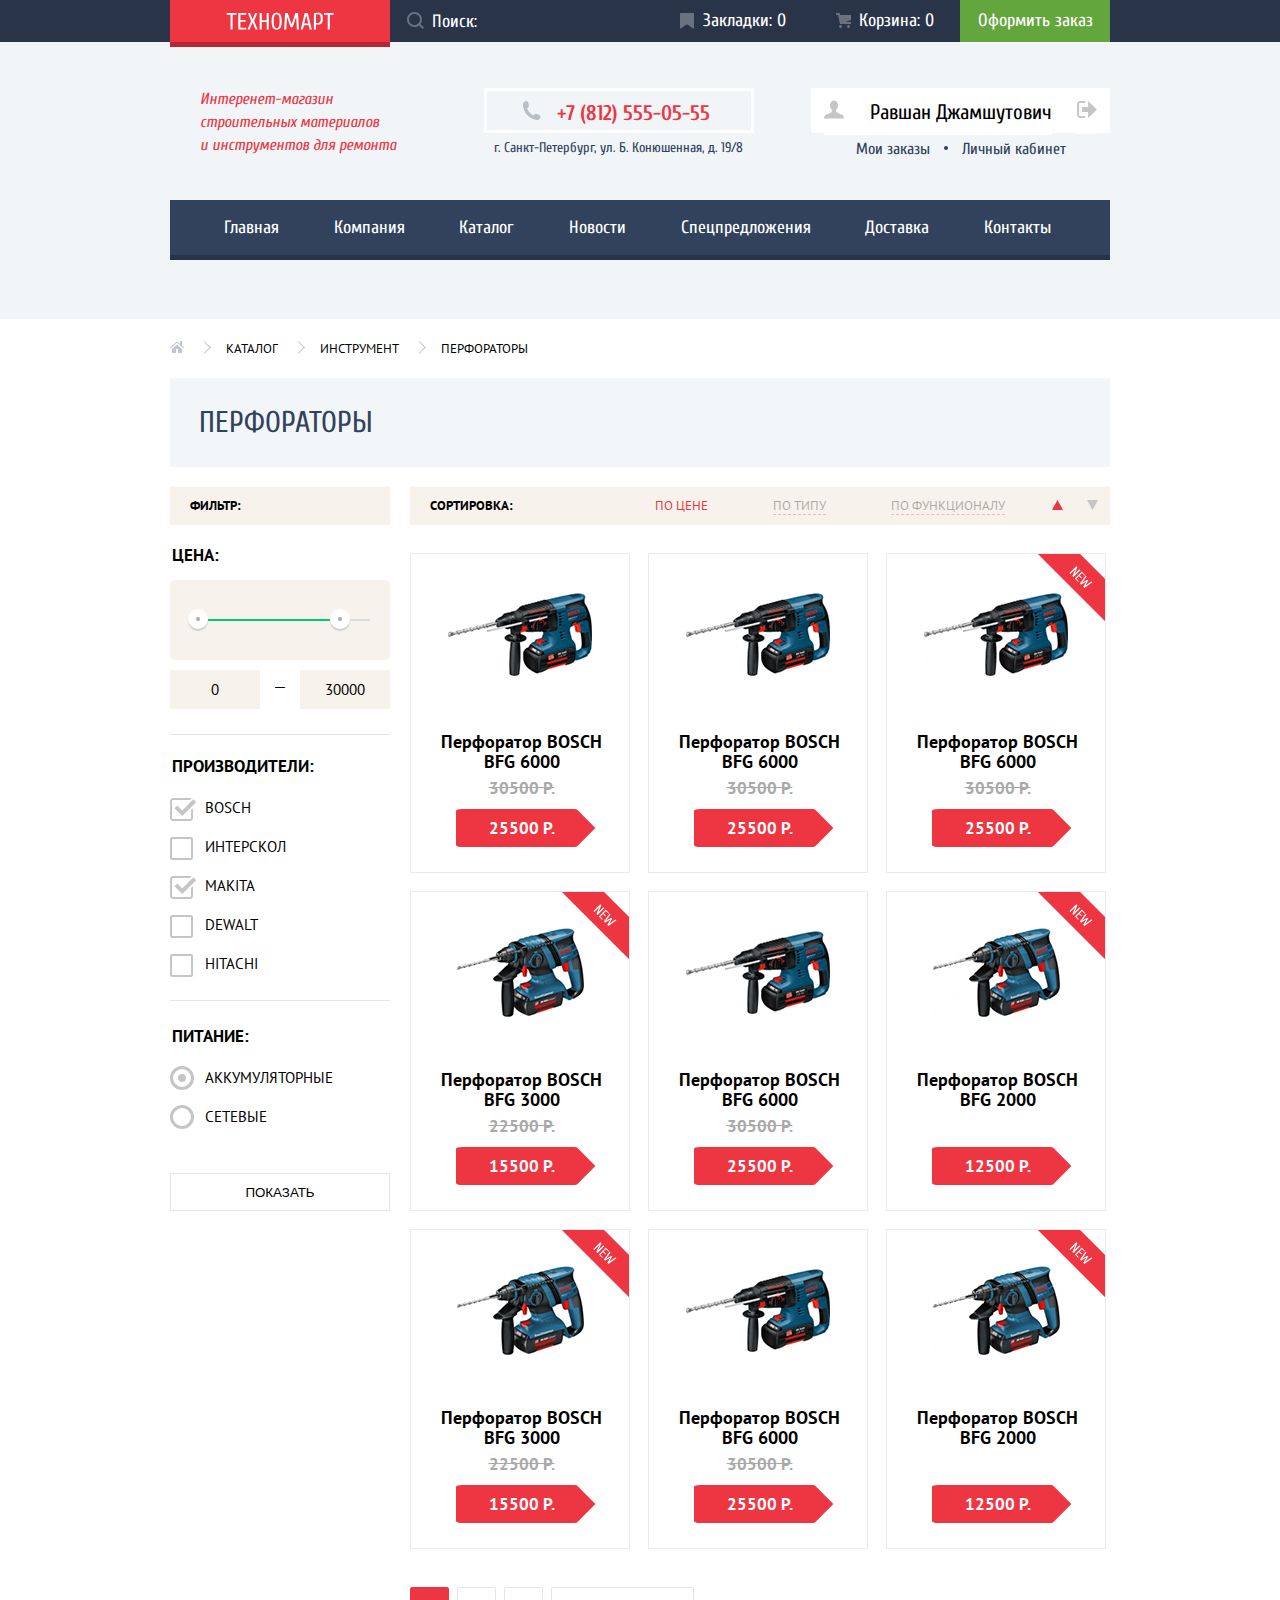
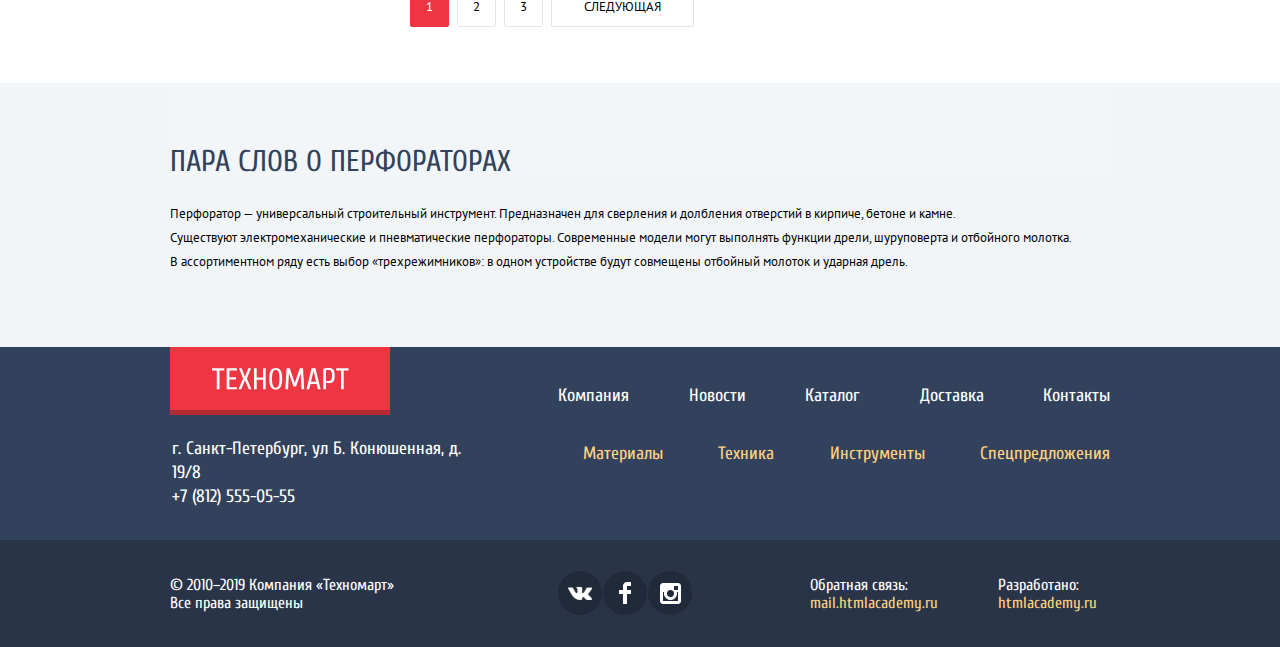
==== commit 78d9f1bf: "добавлены размеры в img" ====
--- a/catalog.html
+++ b/catalog.html
@@ -419,7 +419,7 @@
 
     <div class="socials">
       <ul class="social-list">
-        <li><a class="social-button" href=""><img src="img/icon-vk.png" alt="Вконтакте"></a></li> 
+       <li><a class="social-button" href=""><img src="img/icon-vk.png" alt="Вконтакте" width="25" height="14"></a></li> 
         <li><a class="social-button" href=""><img src="img/icon-fb.png" width="12" height="22" alt="Фейсбук"></a></li>
         <li><a class="social-button" href=""><img src="img/icon-insta.png" width="21" height="21" alt="Инстаграм"></a></li>
       </ul>
